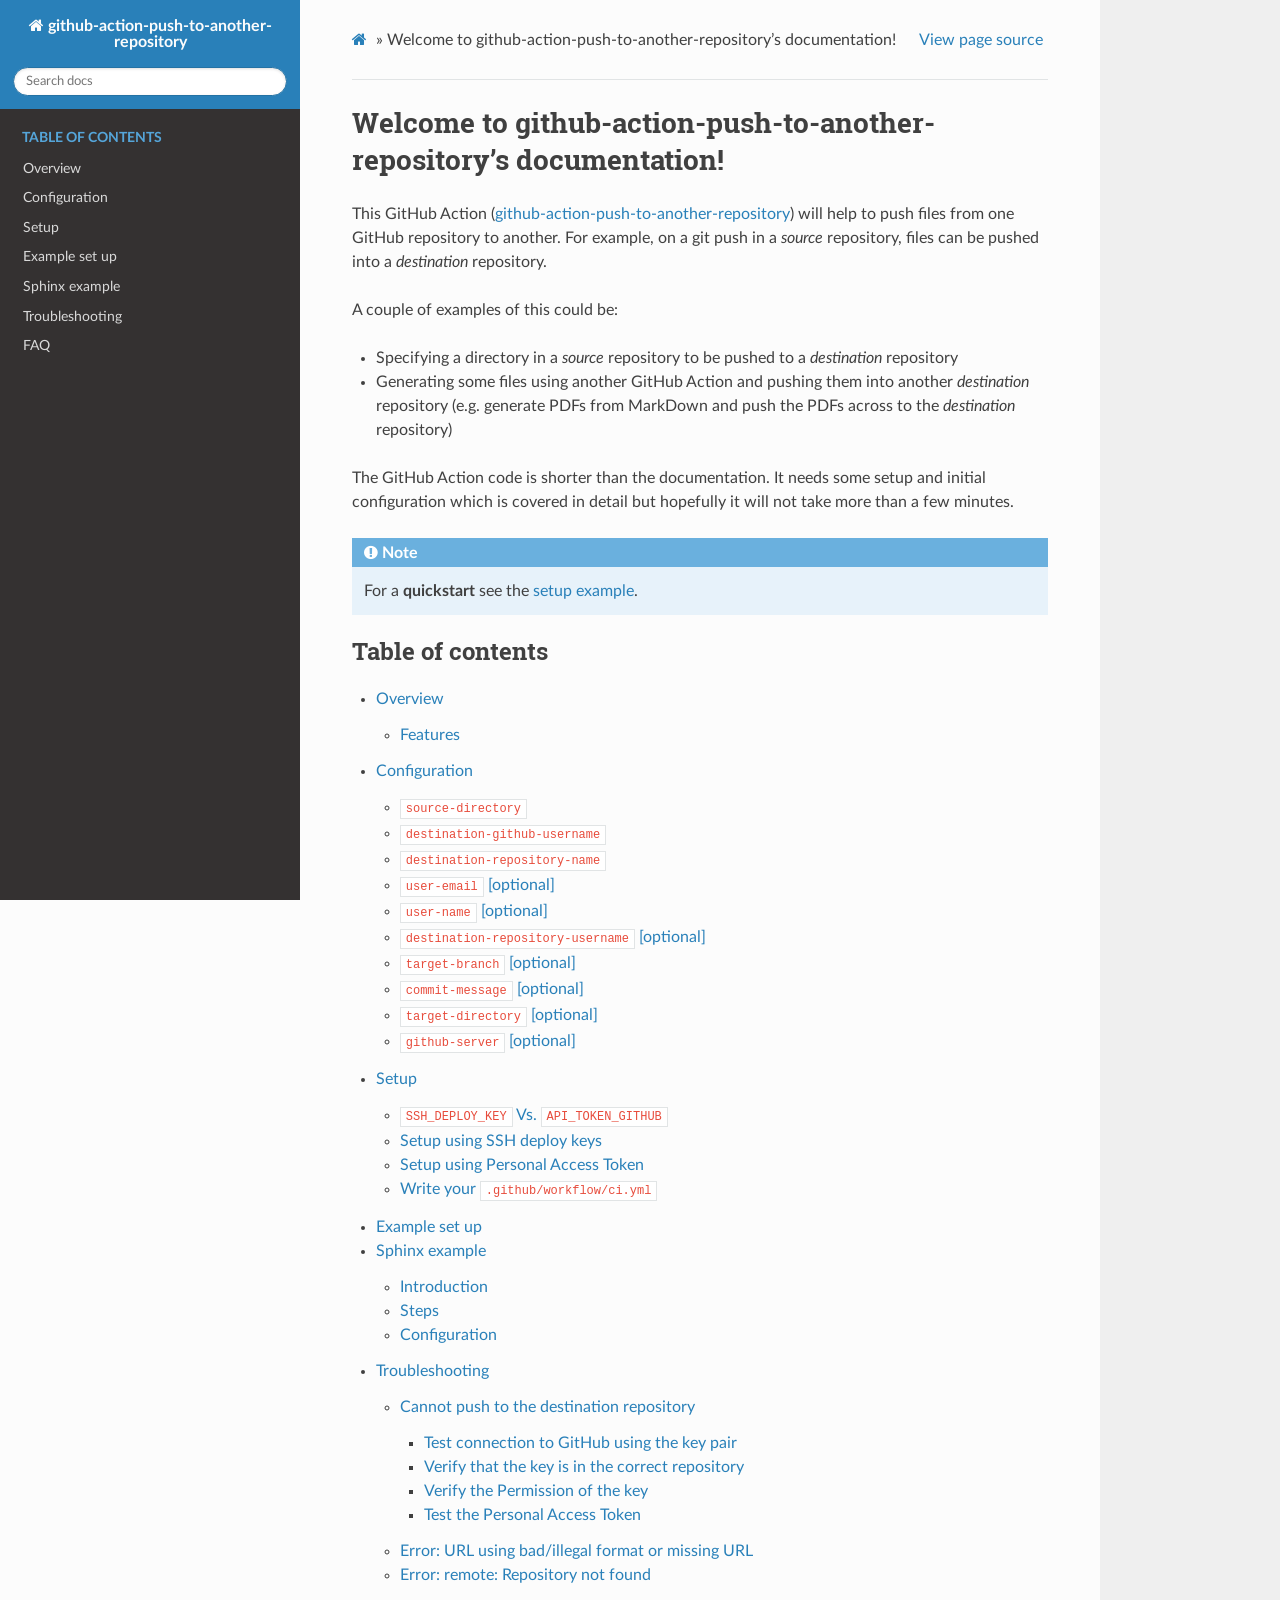
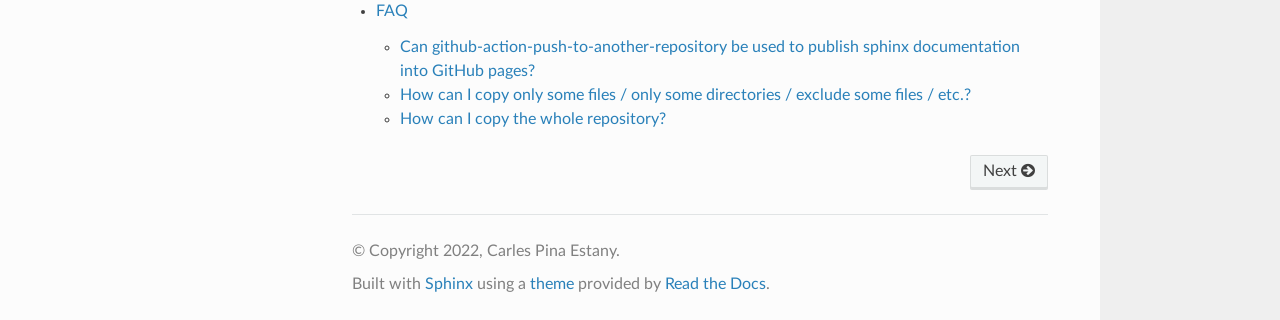
==== docs/index.html @ f54122b2 "Update from https://github.com/cpina/push-to-another-repository-docs/commit/64ef77c27d21129bbac4b639" ====
<!DOCTYPE html>
<html class="writer-html5" lang="en" >
<head>
  <meta charset="utf-8" /><meta name="generator" content="Docutils 0.17.1: http://docutils.sourceforge.net/" />

  <meta name="viewport" content="width=device-width, initial-scale=1.0" />
  <title>Welcome to github-action-push-to-another-repository’s documentation! &mdash; github-action-push-to-another-repository  documentation</title>
      <link rel="stylesheet" href="_static/pygments.css" type="text/css" />
      <link rel="stylesheet" href="_static/css/theme.css" type="text/css" />
      <link rel="stylesheet" href="_static/css/custom.css" type="text/css" />
  <!--[if lt IE 9]>
    <script src="_static/js/html5shiv.min.js"></script>
  <![endif]-->
  
        <script data-url_root="./" id="documentation_options" src="_static/documentation_options.js"></script>
        <script src="_static/jquery.js"></script>
        <script src="_static/underscore.js"></script>
        <script src="_static/_sphinx_javascript_frameworks_compat.js"></script>
        <script src="_static/doctools.js"></script>
        <script src="_static/js/goatcounter.js"></script>
    <script src="_static/js/theme.js"></script>
    <link rel="index" title="Index" href="genindex.html" />
    <link rel="search" title="Search" href="search.html" />
    <link rel="next" title="Overview" href="overview.html" /> 
</head>

<body class="wy-body-for-nav"> 
  <div class="wy-grid-for-nav">
    <nav data-toggle="wy-nav-shift" class="wy-nav-side">
      <div class="wy-side-scroll">
        <div class="wy-side-nav-search" >
            <a href="#" class="icon icon-home"> github-action-push-to-another-repository
          </a>
<div role="search">
  <form id="rtd-search-form" class="wy-form" action="search.html" method="get">
    <input type="text" name="q" placeholder="Search docs" />
    <input type="hidden" name="check_keywords" value="yes" />
    <input type="hidden" name="area" value="default" />
  </form>
</div>
        </div><div class="wy-menu wy-menu-vertical" data-spy="affix" role="navigation" aria-label="Navigation menu">
              <p class="caption" role="heading"><span class="caption-text">Table of contents</span></p>
<ul>
<li class="toctree-l1"><a class="reference internal" href="overview.html">Overview</a></li>
<li class="toctree-l1"><a class="reference internal" href="configuration.html">Configuration</a></li>
<li class="toctree-l1"><a class="reference internal" href="setup.html">Setup</a></li>
<li class="toctree-l1"><a class="reference internal" href="generic-example.html">Example set up</a></li>
<li class="toctree-l1"><a class="reference internal" href="sphinx-example.html">Sphinx example</a></li>
<li class="toctree-l1"><a class="reference internal" href="troubleshooting.html">Troubleshooting</a></li>
<li class="toctree-l1"><a class="reference internal" href="faq.html">FAQ</a></li>
</ul>

        </div>
      </div>
    </nav>

    <section data-toggle="wy-nav-shift" class="wy-nav-content-wrap"><nav class="wy-nav-top" aria-label="Mobile navigation menu" >
          <i data-toggle="wy-nav-top" class="fa fa-bars"></i>
          <a href="#">github-action-push-to-another-repository</a>
      </nav>

      <div class="wy-nav-content">
        <div class="rst-content">
          <div role="navigation" aria-label="Page navigation">
  <ul class="wy-breadcrumbs">
      <li><a href="#" class="icon icon-home"></a> &raquo;</li>
      <li>Welcome to github-action-push-to-another-repository’s documentation!</li>
      <li class="wy-breadcrumbs-aside">
            <a href="_sources/index.rst.txt" rel="nofollow"> View page source</a>
      </li>
  </ul>
  <hr/>
</div>
          <div role="main" class="document" itemscope="itemscope" itemtype="http://schema.org/Article">
           <div itemprop="articleBody">
             
  <section id="welcome-to-github-action-push-to-another-repository-s-documentation">
<h1>Welcome to github-action-push-to-another-repository’s documentation!<a class="headerlink" href="#welcome-to-github-action-push-to-another-repository-s-documentation" title="Permalink to this heading"></a></h1>
<p>This GitHub Action (<a class="reference external" href="https://github.com/cpina/push-to-another-repository-deploy-keys-example">github-action-push-to-another-repository</a>) will help to push files from one GitHub repository to another. For example, on a git push in a <cite>source</cite> repository, files can be pushed into a <cite>destination</cite> repository.</p>
<p>A couple of examples of this could be:</p>
<ul class="simple">
<li><p>Specifying a directory in a <cite>source</cite> repository to be pushed to a <cite>destination</cite> repository</p></li>
<li><p>Generating some files using another GitHub Action and pushing them into another <cite>destination</cite> repository (e.g. generate PDFs from MarkDown and push the PDFs across to the <cite>destination</cite> repository)</p></li>
</ul>
<p>The GitHub Action code is shorter than the documentation. It needs some setup and initial configuration which is covered in detail but hopefully it will not take more than a few minutes.</p>
<div class="admonition note">
<p class="admonition-title">Note</p>
<p>For a <strong>quickstart</strong> see the <a class="reference internal" href="generic-example.html#generic-example"><span class="std std-ref">setup example</span></a>.</p>
</div>
<div class="toctree-wrapper compound">
<p class="caption" role="heading"><span class="caption-text">Table of contents</span></p>
<ul>
<li class="toctree-l1"><a class="reference internal" href="overview.html">Overview</a><ul>
<li class="toctree-l2"><a class="reference internal" href="overview.html#features">Features</a></li>
</ul>
</li>
<li class="toctree-l1"><a class="reference internal" href="configuration.html">Configuration</a><ul>
<li class="toctree-l2"><a class="reference internal" href="configuration.html#source-directory"><code class="docutils literal notranslate"><span class="pre">source-directory</span></code></a></li>
<li class="toctree-l2"><a class="reference internal" href="configuration.html#destination-github-username"><code class="docutils literal notranslate"><span class="pre">destination-github-username</span></code></a></li>
<li class="toctree-l2"><a class="reference internal" href="configuration.html#destination-repository-name"><code class="docutils literal notranslate"><span class="pre">destination-repository-name</span></code></a></li>
<li class="toctree-l2"><a class="reference internal" href="configuration.html#user-email-optional"><code class="docutils literal notranslate"><span class="pre">user-email</span></code> [optional]</a></li>
<li class="toctree-l2"><a class="reference internal" href="configuration.html#user-name-optional"><code class="docutils literal notranslate"><span class="pre">user-name</span></code> [optional]</a></li>
<li class="toctree-l2"><a class="reference internal" href="configuration.html#destination-repository-username-optional"><code class="docutils literal notranslate"><span class="pre">destination-repository-username</span></code> [optional]</a></li>
<li class="toctree-l2"><a class="reference internal" href="configuration.html#target-branch-optional"><code class="docutils literal notranslate"><span class="pre">target-branch</span></code> [optional]</a></li>
<li class="toctree-l2"><a class="reference internal" href="configuration.html#commit-message-optional"><code class="docutils literal notranslate"><span class="pre">commit-message</span></code> [optional]</a></li>
<li class="toctree-l2"><a class="reference internal" href="configuration.html#target-directory-optional"><code class="docutils literal notranslate"><span class="pre">target-directory</span></code> [optional]</a></li>
<li class="toctree-l2"><a class="reference internal" href="configuration.html#github-server-optional"><code class="docutils literal notranslate"><span class="pre">github-server</span></code> [optional]</a></li>
</ul>
</li>
<li class="toctree-l1"><a class="reference internal" href="setup.html">Setup</a><ul>
<li class="toctree-l2"><a class="reference internal" href="setup.html#ssh-deploy-key-vs-api-token-github"><code class="docutils literal notranslate"><span class="pre">SSH_DEPLOY_KEY</span></code> Vs. <code class="docutils literal notranslate"><span class="pre">API_TOKEN_GITHUB</span></code></a></li>
<li class="toctree-l2"><a class="reference internal" href="setup.html#setup-using-ssh-deploy-keys">Setup using SSH deploy keys</a></li>
<li class="toctree-l2"><a class="reference internal" href="setup.html#setup-using-personal-access-token">Setup using Personal Access Token</a></li>
<li class="toctree-l2"><a class="reference internal" href="setup.html#write-your-github-workflow-ci-yml">Write your <code class="docutils literal notranslate"><span class="pre">.github/workflow/ci.yml</span></code></a></li>
</ul>
</li>
<li class="toctree-l1"><a class="reference internal" href="generic-example.html">Example set up</a></li>
<li class="toctree-l1"><a class="reference internal" href="sphinx-example.html">Sphinx example</a><ul>
<li class="toctree-l2"><a class="reference internal" href="sphinx-example.html#introduction">Introduction</a></li>
<li class="toctree-l2"><a class="reference internal" href="sphinx-example.html#steps">Steps</a></li>
<li class="toctree-l2"><a class="reference internal" href="sphinx-example.html#configuration">Configuration</a></li>
</ul>
</li>
<li class="toctree-l1"><a class="reference internal" href="troubleshooting.html">Troubleshooting</a><ul>
<li class="toctree-l2"><a class="reference internal" href="troubleshooting.html#cannot-push-to-the-destination-repository">Cannot push to the destination repository</a><ul>
<li class="toctree-l3"><a class="reference internal" href="troubleshooting.html#test-connection-to-github-using-the-key-pair">Test connection to GitHub using the key pair</a></li>
<li class="toctree-l3"><a class="reference internal" href="troubleshooting.html#verify-that-the-key-is-in-the-correct-repository">Verify that the key is in the correct repository</a></li>
<li class="toctree-l3"><a class="reference internal" href="troubleshooting.html#verify-the-permission-of-the-key">Verify the Permission of the key</a></li>
<li class="toctree-l3"><a class="reference internal" href="troubleshooting.html#test-the-personal-access-token">Test the Personal Access Token</a></li>
</ul>
</li>
<li class="toctree-l2"><a class="reference internal" href="troubleshooting.html#error-url-using-bad-illegal-format-or-missing-url">Error: URL using bad/illegal format or missing URL</a></li>
<li class="toctree-l2"><a class="reference internal" href="troubleshooting.html#error-remote-repository-not-found">Error: remote: Repository not found</a></li>
</ul>
</li>
<li class="toctree-l1"><a class="reference internal" href="faq.html">FAQ</a><ul>
<li class="toctree-l2"><a class="reference internal" href="faq.html#can-github-action-push-to-another-repository-be-used-to-publish-sphinx-documentation-into-github-pages">Can github-action-push-to-another-repository be used to publish sphinx documentation into GitHub pages?</a></li>
<li class="toctree-l2"><a class="reference internal" href="faq.html#how-can-i-copy-only-some-files-only-some-directories-exclude-some-files-etc">How can I copy only some files / only some directories / exclude some files / etc.?</a></li>
<li class="toctree-l2"><a class="reference internal" href="faq.html#how-can-i-copy-the-whole-repository">How can I copy the whole repository?</a></li>
</ul>
</li>
</ul>
</div>
</section>


           </div>
          </div>
          <footer><div class="rst-footer-buttons" role="navigation" aria-label="Footer">
        <a href="overview.html" class="btn btn-neutral float-right" title="Overview" accesskey="n" rel="next">Next <span class="fa fa-arrow-circle-right" aria-hidden="true"></span></a>
    </div>

  <hr/>

  <div role="contentinfo">
    <p>&#169; Copyright 2022, Carles Pina Estany.</p>
  </div>

  Built with <a href="https://www.sphinx-doc.org/">Sphinx</a> using a
    <a href="https://github.com/readthedocs/sphinx_rtd_theme">theme</a>
    provided by <a href="https://readthedocs.org">Read the Docs</a>.
   

</footer>
        </div>
      </div>
    </section>
  </div>
  <script>
      jQuery(function () {
          SphinxRtdTheme.Navigation.enable(true);
      });
  </script> 

</body>
</html>
---- docs/_static/pygments.css ----
pre { line-height: 125%; }
td.linenos .normal { color: inherit; background-color: transparent; padding-left: 5px; padding-right: 5px; }
span.linenos { color: inherit; background-color: transparent; padding-left: 5px; padding-right: 5px; }
td.linenos .special { color: #000000; background-color: #ffffc0; padding-left: 5px; padding-right: 5px; }
span.linenos.special { color: #000000; background-color: #ffffc0; padding-left: 5px; padding-right: 5px; }
.highlight .hll { background-color: #ffffcc }
.highlight { background: #f8f8f8; }
.highlight .c { color: #3D7B7B; font-style: italic } /* Comment */
.highlight .err { border: 1px solid #FF0000 } /* Error */
.highlight .k { color: #008000; font-weight: bold } /* Keyword */
.highlight .o { color: #666666 } /* Operator */
.highlight .ch { color: #3D7B7B; font-style: italic } /* Comment.Hashbang */
.highlight .cm { color: #3D7B7B; font-style: italic } /* Comment.Multiline */
.highlight .cp { color: #9C6500 } /* Comment.Preproc */
.highlight .cpf { color: #3D7B7B; font-style: italic } /* Comment.PreprocFile */
.highlight .c1 { color: #3D7B7B; font-style: italic } /* Comment.Single */
.highlight .cs { color: #3D7B7B; font-style: italic } /* Comment.Special */
.highlight .gd { color: #A00000 } /* Generic.Deleted */
.highlight .ge { font-style: italic } /* Generic.Emph */
.highlight .gr { color: #E40000 } /* Generic.Error */
.highlight .gh { color: #000080; font-weight: bold } /* Generic.Heading */
.highlight .gi { color: #008400 } /* Generic.Inserted */
.highlight .go { color: #717171 } /* Generic.Output */
.highlight .gp { color: #000080; font-weight: bold } /* Generic.Prompt */
.highlight .gs { font-weight: bold } /* Generic.Strong */
.highlight .gu { color: #800080; font-weight: bold } /* Generic.Subheading */
.highlight .gt { color: #0044DD } /* Generic.Traceback */
.highlight .kc { color: #008000; font-weight: bold } /* Keyword.Constant */
.highlight .kd { color: #008000; font-weight: bold } /* Keyword.Declaration */
.highlight .kn { color: #008000; font-weight: bold } /* Keyword.Namespace */
.highlight .kp { color: #008000 } /* Keyword.Pseudo */
.highlight .kr { color: #008000; font-weight: bold } /* Keyword.Reserved */
.highlight .kt { color: #B00040 } /* Keyword.Type */
.highlight .m { color: #666666 } /* Literal.Number */
.highlight .s { color: #BA2121 } /* Literal.String */
.highlight .na { color: #687822 } /* Name.Attribute */
.highlight .nb { color: #008000 } /* Name.Builtin */
.highlight .nc { color: #0000FF; font-weight: bold } /* Name.Class */
.highlight .no { color: #880000 } /* Name.Constant */
.highlight .nd { color: #AA22FF } /* Name.Decorator */
.highlight .ni { color: #717171; font-weight: bold } /* Name.Entity */
.highlight .ne { color: #CB3F38; font-weight: bold } /* Name.Exception */
.highlight .nf { color: #0000FF } /* Name.Function */
.highlight .nl { color: #767600 } /* Name.Label */
.highlight .nn { color: #0000FF; font-weight: bold } /* Name.Namespace */
.highlight .nt { color: #008000; font-weight: bold } /* Name.Tag */
.highlight .nv { color: #19177C } /* Name.Variable */
.highlight .ow { color: #AA22FF; font-weight: bold } /* Operator.Word */
.highlight .w { color: #bbbbbb } /* Text.Whitespace */
.highlight .mb { color: #666666 } /* Literal.Number.Bin */
.highlight .mf { color: #666666 } /* Literal.Number.Float */
.highlight .mh { color: #666666 } /* Literal.Number.Hex */
.highlight .mi { color: #666666 } /* Literal.Number.Integer */
.highlight .mo { color: #666666 } /* Literal.Number.Oct */
.highlight .sa { color: #BA2121 } /* Literal.String.Affix */
.highlight .sb { color: #BA2121 } /* Literal.String.Backtick */
.highlight .sc { color: #BA2121 } /* Literal.String.Char */
.highlight .dl { color: #BA2121 } /* Literal.String.Delimiter */
.highlight .sd { color: #BA2121; font-style: italic } /* Literal.String.Doc */
.highlight .s2 { color: #BA2121 } /* Literal.String.Double */
.highlight .se { color: #AA5D1F; font-weight: bold } /* Literal.String.Escape */
.highlight .sh { color: #BA2121 } /* Literal.String.Heredoc */
.highlight .si { color: #A45A77; font-weight: bold } /* Literal.String.Interpol */
.highlight .sx { color: #008000 } /* Literal.String.Other */
.highlight .sr { color: #A45A77 } /* Literal.String.Regex */
.highlight .s1 { color: #BA2121 } /* Literal.String.Single */
.highlight .ss { color: #19177C } /* Literal.String.Symbol */
.highlight .bp { color: #008000 } /* Name.Builtin.Pseudo */
.highlight .fm { color: #0000FF } /* Name.Function.Magic */
.highlight .vc { color: #19177C } /* Name.Variable.Class */
.highlight .vg { color: #19177C } /* Name.Variable.Global */
.highlight .vi { color: #19177C } /* Name.Variable.Instance */
.highlight .vm { color: #19177C } /* Name.Variable.Magic */
.highlight .il { color: #666666 } /* Literal.Number.Integer.Long */
---- docs/_static/css/theme.css ----
html{box-sizing:border-box}*,:after,:before{box-sizing:inherit}article,aside,details,figcaption,figure,footer,header,hgroup,nav,section{display:block}audio,canvas,video{display:inline-block;*display:inline;*zoom:1}[hidden],audio:not([controls]){display:none}*{-webkit-box-sizing:border-box;-moz-box-sizing:border-box;box-sizing:border-box}html{font-size:100%;-webkit-text-size-adjust:100%;-ms-text-size-adjust:100%}body{margin:0}a:active,a:hover{outline:0}abbr[title]{border-bottom:1px dotted}b,strong{font-weight:700}blockquote{margin:0}dfn{font-style:italic}ins{background:#ff9;text-decoration:none}ins,mark{color:#000}mark{background:#ff0;font-style:italic;font-weight:700}.rst-content code,.rst-content tt,code,kbd,pre,samp{font-family:monospace,serif;_font-family:courier new,monospace;font-size:1em}pre{white-space:pre}q{quotes:none}q:after,q:before{content:"";content:none}small{font-size:85%}sub,sup{font-size:75%;line-height:0;position:relative;vertical-align:baseline}sup{top:-.5em}sub{bottom:-.25em}dl,ol,ul{margin:0;padding:0;list-style:none;list-style-image:none}li{list-style:none}dd{margin:0}img{border:0;-ms-interpolation-mode:bicubic;vertical-align:middle;max-width:100%}svg:not(:root){overflow:hidden}figure,form{margin:0}label{cursor:pointer}button,input,select,textarea{font-size:100%;margin:0;vertical-align:baseline;*vertical-align:middle}button,input{line-height:normal}button,input[type=button],input[type=reset],input[type=submit]{cursor:pointer;-webkit-appearance:button;*overflow:visible}button[disabled],input[disabled]{cursor:default}input[type=search]{-webkit-appearance:textfield;-moz-box-sizing:content-box;-webkit-box-sizing:content-box;box-sizing:content-box}textarea{resize:vertical}table{border-collapse:collapse;border-spacing:0}td{vertical-align:top}.chromeframe{margin:.2em 0;background:#ccc;color:#000;padding:.2em 0}.ir{display:block;border:0;text-indent:-999em;overflow:hidden;background-color:transparent;background-repeat:no-repeat;text-align:left;direction:ltr;*line-height:0}.ir br{display:none}.hidden{display:none!important;visibility:hidden}.visuallyhidden{border:0;clip:rect(0 0 0 0);height:1px;margin:-1px;overflow:hidden;padding:0;position:absolute;width:1px}.visuallyhidden.focusable:active,.visuallyhidden.focusable:focus{clip:auto;height:auto;margin:0;overflow:visible;position:static;width:auto}.invisible{visibility:hidden}.relative{position:relative}big,small{font-size:100%}@media print{body,html,section{background:none!important}*{box-shadow:none!important;text-shadow:none!important;filter:none!important;-ms-filter:none!important}a,a:visited{text-decoration:underline}.ir a:after,a[href^="#"]:after,a[href^="javascript:"]:after{content:""}blockquote,pre{page-break-inside:avoid}thead{display:table-header-group}img,tr{page-break-inside:avoid}img{max-width:100%!important}@page{margin:.5cm}.rst-content .toctree-wrapper>p.caption,h2,h3,p{orphans:3;widows:3}.rst-content .toctree-wrapper>p.caption,h2,h3{page-break-after:avoid}}.btn,.fa:before,.icon:before,.rst-content .admonition,.rst-content .admonition-title:before,.rst-content .admonition-todo,.rst-content .attention,.rst-content .caution,.rst-content .code-block-caption .headerlink:before,.rst-content .danger,.rst-content .eqno .headerlink:before,.rst-content .error,.rst-content .hint,.rst-content .important,.rst-content .note,.rst-content .seealso,.rst-content .tip,.rst-content .warning,.rst-content code.download span:first-child:before,.rst-content dl dt .headerlink:before,.rst-content h1 .headerlink:before,.rst-content h2 .headerlink:before,.rst-content h3 .headerlink:before,.rst-content h4 .headerlink:before,.rst-content h5 .headerlink:before,.rst-content h6 .headerlink:before,.rst-content p.caption .headerlink:before,.rst-content p .headerlink:before,.rst-content table>caption .headerlink:before,.rst-content tt.download span:first-child:before,.wy-alert,.wy-dropdown .caret:before,.wy-inline-validate.wy-inline-validate-danger .wy-input-context:before,.wy-inline-validate.wy-inline-validate-info .wy-input-context:before,.wy-inline-validate.wy-inline-validate-success .wy-input-context:before,.wy-inline-validate.wy-inline-validate-warning .wy-input-context:before,.wy-menu-vertical li.current>a,.wy-menu-vertical li.current>a button.toctree-expand:before,.wy-menu-vertical li.on a,.wy-menu-vertical li.on a button.toctree-expand:before,.wy-menu-vertical li button.toctree-expand:before,.wy-nav-top a,.wy-side-nav-search .wy-dropdown>a,.wy-side-nav-search>a,input[type=color],input[type=date],input[type=datetime-local],input[type=datetime],input[type=email],input[type=month],input[type=number],input[type=password],input[type=search],input[type=tel],input[type=text],input[type=time],input[type=url],input[type=week],select,textarea{-webkit-font-smoothing:antialiased}.clearfix{*zoom:1}.clearfix:after,.clearfix:before{display:table;content:""}.clearfix:after{clear:both}/*!
 *  Font Awesome 4.7.0 by @davegandy - http://fontawesome.io - @fontawesome
 *  License - http://fontawesome.io/license (Font: SIL OFL 1.1, CSS: MIT License)
 */@font-face{font-family:FontAwesome;src:url(fonts/fontawesome-webfont.eot?674f50d287a8c48dc19ba404d20fe713);src:url(fonts/fontawesome-webfont.eot?674f50d287a8c48dc19ba404d20fe713?#iefix&v=4.7.0) format("embedded-opentype"),url(fonts/fontawesome-webfont.woff2?af7ae505a9eed503f8b8e6982036873e) format("woff2"),url(fonts/fontawesome-webfont.woff?fee66e712a8a08eef5805a46892932ad) format("woff"),url(fonts/fontawesome-webfont.ttf?b06871f281fee6b241d60582ae9369b9) format("truetype"),url(fonts/fontawesome-webfont.svg?912ec66d7572ff821749319396470bde#fontawesomeregular) format("svg");font-weight:400;font-style:normal}.fa,.icon,.rst-content .admonition-title,.rst-content .code-block-caption .headerlink,.rst-content .eqno .headerlink,.rst-content code.download span:first-child,.rst-content dl dt .headerlink,.rst-content h1 .headerlink,.rst-content h2 .headerlink,.rst-content h3 .headerlink,.rst-content h4 .headerlink,.rst-content h5 .headerlink,.rst-content h6 .headerlink,.rst-content p.caption .headerlink,.rst-content p .headerlink,.rst-content table>caption .headerlink,.rst-content tt.download span:first-child,.wy-menu-vertical li.current>a button.toctree-expand,.wy-menu-vertical li.on a button.toctree-expand,.wy-menu-vertical li button.toctree-expand{display:inline-block;font:normal normal normal 14px/1 FontAwesome;font-size:inherit;text-rendering:auto;-webkit-font-smoothing:antialiased;-moz-osx-font-smoothing:grayscale}.fa-lg{font-size:1.33333em;line-height:.75em;vertical-align:-15%}.fa-2x{font-size:2em}.fa-3x{font-size:3em}.fa-4x{font-size:4em}.fa-5x{font-size:5em}.fa-fw{width:1.28571em;text-align:center}.fa-ul{padding-left:0;margin-left:2.14286em;list-style-type:none}.fa-ul>li{position:relative}.fa-li{position:absolute;left:-2.14286em;width:2.14286em;top:.14286em;text-align:center}.fa-li.fa-lg{left:-1.85714em}.fa-border{padding:.2em .25em .15em;border:.08em solid #eee;border-radius:.1em}.fa-pull-left{float:left}.fa-pull-right{float:right}.fa-pull-left.icon,.fa.fa-pull-left,.rst-content .code-block-caption .fa-pull-left.headerlink,.rst-content .eqno .fa-pull-left.headerlink,.rst-content .fa-pull-left.admonition-title,.rst-content code.download span.fa-pull-left:first-child,.rst-content dl dt .fa-pull-left.headerlink,.rst-content h1 .fa-pull-left.headerlink,.rst-content h2 .fa-pull-left.headerlink,.rst-content h3 .fa-pull-left.headerlink,.rst-content h4 .fa-pull-left.headerlink,.rst-content h5 .fa-pull-left.headerlink,.rst-content h6 .fa-pull-left.headerlink,.rst-content p .fa-pull-left.headerlink,.rst-content table>caption .fa-pull-left.headerlink,.rst-content tt.download span.fa-pull-left:first-child,.wy-menu-vertical li.current>a button.fa-pull-left.toctree-expand,.wy-menu-vertical li.on a button.fa-pull-left.toctree-expand,.wy-menu-vertical li button.fa-pull-left.toctree-expand{margin-right:.3em}.fa-pull-right.icon,.fa.fa-pull-right,.rst-content .code-block-caption .fa-pull-right.headerlink,.rst-content .eqno .fa-pull-right.headerlink,.rst-content .fa-pull-right.admonition-title,.rst-content code.download span.fa-pull-right:first-child,.rst-content dl dt .fa-pull-right.headerlink,.rst-content h1 .fa-pull-right.headerlink,.rst-content h2 .fa-pull-right.headerlink,.rst-content h3 .fa-pull-right.headerlink,.rst-content h4 .fa-pull-right.headerlink,.rst-content h5 .fa-pull-right.headerlink,.rst-content h6 .fa-pull-right.headerlink,.rst-content p .fa-pull-right.headerlink,.rst-content table>caption .fa-pull-right.headerlink,.rst-content tt.download span.fa-pull-right:first-child,.wy-menu-vertical li.current>a button.fa-pull-right.toctree-expand,.wy-menu-vertical li.on a button.fa-pull-right.toctree-expand,.wy-menu-vertical li button.fa-pull-right.toctree-expand{margin-left:.3em}.pull-right{float:right}.pull-left{float:left}.fa.pull-left,.pull-left.icon,.rst-content .code-block-caption .pull-left.headerlink,.rst-content .eqno .pull-left.headerlink,.rst-content .pull-left.admonition-title,.rst-content code.download span.pull-left:first-child,.rst-content dl dt .pull-left.headerlink,.rst-content h1 .pull-left.headerlink,.rst-content h2 .pull-left.headerlink,.rst-content h3 .pull-left.headerlink,.rst-content h4 .pull-left.headerlink,.rst-content h5 .pull-left.headerlink,.rst-content h6 .pull-left.headerlink,.rst-content p .pull-left.headerlink,.rst-content table>caption .pull-left.headerlink,.rst-content tt.download span.pull-left:first-child,.wy-menu-vertical li.current>a button.pull-left.toctree-expand,.wy-menu-vertical li.on a button.pull-left.toctree-expand,.wy-menu-vertical li button.pull-left.toctree-expand{margin-right:.3em}.fa.pull-right,.pull-right.icon,.rst-content .code-block-caption .pull-right.headerlink,.rst-content .eqno .pull-right.headerlink,.rst-content .pull-right.admonition-title,.rst-content code.download span.pull-right:first-child,.rst-content dl dt .pull-right.headerlink,.rst-content h1 .pull-right.headerlink,.rst-content h2 .pull-right.headerlink,.rst-content h3 .pull-right.headerlink,.rst-content h4 .pull-right.headerlink,.rst-content h5 .pull-right.headerlink,.rst-content h6 .pull-right.headerlink,.rst-content p .pull-right.headerlink,.rst-content table>caption .pull-right.headerlink,.rst-content tt.download span.pull-right:first-child,.wy-menu-vertical li.current>a button.pull-right.toctree-expand,.wy-menu-vertical li.on a button.pull-right.toctree-expand,.wy-menu-vertical li button.pull-right.toctree-expand{margin-left:.3em}.fa-spin{-webkit-animation:fa-spin 2s linear infinite;animation:fa-spin 2s linear infinite}.fa-pulse{-webkit-animation:fa-spin 1s steps(8) infinite;animation:fa-spin 1s steps(8) infinite}@-webkit-keyframes fa-spin{0%{-webkit-transform:rotate(0deg);transform:rotate(0deg)}to{-webkit-transform:rotate(359deg);transform:rotate(359deg)}}@keyframes fa-spin{0%{-webkit-transform:rotate(0deg);transform:rotate(0deg)}to{-webkit-transform:rotate(359deg);transform:rotate(359deg)}}.fa-rotate-90{-ms-filter:"progid:DXImageTransform.Microsoft.BasicImage(rotation=1)";-webkit-transform:rotate(90deg);-ms-transform:rotate(90deg);transform:rotate(90deg)}.fa-rotate-180{-ms-filter:"progid:DXImageTransform.Microsoft.BasicImage(rotation=2)";-webkit-transform:rotate(180deg);-ms-transform:rotate(180deg);transform:rotate(180deg)}.fa-rotate-270{-ms-filter:"progid:DXImageTransform.Microsoft.BasicImage(rotation=3)";-webkit-transform:rotate(270deg);-ms-transform:rotate(270deg);transform:rotate(270deg)}.fa-flip-horizontal{-ms-filter:"progid:DXImageTransform.Microsoft.BasicImage(rotation=0, mirror=1)";-webkit-transform:scaleX(-1);-ms-transform:scaleX(-1);transform:scaleX(-1)}.fa-flip-vertical{-ms-filter:"progid:DXImageTransform.Microsoft.BasicImage(rotation=2, mirror=1)";-webkit-transform:scaleY(-1);-ms-transform:scaleY(-1);transform:scaleY(-1)}:root .fa-flip-horizontal,:root .fa-flip-vertical,:root .fa-rotate-90,:root .fa-rotate-180,:root .fa-rotate-270{filter:none}.fa-stack{position:relative;display:inline-block;width:2em;height:2em;line-height:2em;vertical-align:middle}.fa-stack-1x,.fa-stack-2x{position:absolute;left:0;width:100%;text-align:center}.fa-stack-1x{line-height:inherit}.fa-stack-2x{font-size:2em}.fa-inverse{color:#fff}.fa-glass:before{content:""}.fa-music:before{content:""}.fa-search:before,.icon-search:before{content:""}.fa-envelope-o:before{content:""}.fa-heart:before{content:""}.fa-star:before{content:""}.fa-star-o:before{content:""}.fa-user:before{content:""}.fa-film:before{content:""}.fa-th-large:before{content:""}.fa-th:before{content:""}.fa-th-list:before{content:""}.fa-check:before{content:""}.fa-close:before,.fa-remove:before,.fa-times:before{content:""}.fa-search-plus:before{content:""}.fa-search-minus:before{content:""}.fa-power-off:before{content:""}.fa-signal:before{content:""}.fa-cog:before,.fa-gear:before{content:""}.fa-trash-o:before{content:""}.fa-home:before,.icon-home:before{content:""}.fa-file-o:before{content:""}.fa-clock-o:before{content:""}.fa-road:before{content:""}.fa-download:before,.rst-content code.download span:first-child:before,.rst-content tt.download span:first-child:before{content:""}.fa-arrow-circle-o-down:before{content:""}.fa-arrow-circle-o-up:before{content:""}.fa-inbox:before{content:""}.fa-play-circle-o:before{content:""}.fa-repeat:before,.fa-rotate-right:before{content:""}.fa-refresh:before{content:""}.fa-list-alt:before{content:""}.fa-lock:before{content:""}.fa-flag:before{content:""}.fa-headphones:before{content:""}.fa-volume-off:before{content:""}.fa-volume-down:before{content:""}.fa-volume-up:before{content:""}.fa-qrcode:before{content:""}.fa-barcode:before{content:""}.fa-tag:before{content:""}.fa-tags:before{content:""}.fa-book:before,.icon-book:before{content:""}.fa-bookmark:before{content:""}.fa-print:before{content:""}.fa-camera:before{content:""}.fa-font:before{content:""}.fa-bold:before{content:""}.fa-italic:before{content:""}.fa-text-height:before{content:""}.fa-text-width:before{content:""}.fa-align-left:before{content:""}.fa-align-center:before{content:""}.fa-align-right:before{content:""}.fa-align-justify:before{content:""}.fa-list:before{content:""}.fa-dedent:before,.fa-outdent:before{content:""}.fa-indent:before{content:""}.fa-video-camera:before{content:""}.fa-image:before,.fa-photo:before,.fa-picture-o:before{content:""}.fa-pencil:before{content:""}.fa-map-marker:before{content:""}.fa-adjust:before{content:""}.fa-tint:before{content:""}.fa-edit:before,.fa-pencil-square-o:before{content:""}.fa-share-square-o:before{content:""}.fa-check-square-o:before{content:""}.fa-arrows:before{content:""}.fa-step-backward:before{content:""}.fa-fast-backward:before{content:""}.fa-backward:before{content:""}.fa-play:before{content:""}.fa-pause:before{content:""}.fa-stop:before{content:""}.fa-forward:before{content:""}.fa-fast-forward:before{content:""}.fa-step-forward:before{content:""}.fa-eject:before{content:""}.fa-chevron-left:before{content:""}.fa-chevron-right:before{content:""}.fa-plus-circle:before{content:""}.fa-minus-circle:before{content:""}.fa-times-circle:before,.wy-inline-validate.wy-inline-validate-danger .wy-input-context:before{content:""}.fa-check-circle:before,.wy-inline-validate.wy-inline-validate-success .wy-input-context:before{content:""}.fa-question-circle:before{content:""}.fa-info-circle:before{content:""}.fa-crosshairs:before{content:""}.fa-times-circle-o:before{content:""}.fa-check-circle-o:before{content:""}.fa-ban:before{content:""}.fa-arrow-left:before{content:""}.fa-arrow-right:before{content:""}.fa-arrow-up:before{content:""}.fa-arrow-down:before{content:""}.fa-mail-forward:before,.fa-share:before{content:""}.fa-expand:before{content:""}.fa-compress:before{content:""}.fa-plus:before{content:""}.fa-minus:before{content:""}.fa-asterisk:before{content:""}.fa-exclamation-circle:before,.rst-content .admonition-title:before,.wy-inline-validate.wy-inline-validate-info .wy-input-context:before,.wy-inline-validate.wy-inline-validate-warning .wy-input-context:before{content:""}.fa-gift:before{content:""}.fa-leaf:before{content:""}.fa-fire:before,.icon-fire:before{content:""}.fa-eye:before{content:""}.fa-eye-slash:before{content:""}.fa-exclamation-triangle:before,.fa-warning:before{content:""}.fa-plane:before{content:""}.fa-calendar:before{content:""}.fa-random:before{content:""}.fa-comment:before{content:""}.fa-magnet:before{content:""}.fa-chevron-up:before{content:""}.fa-chevron-down:before{content:""}.fa-retweet:before{content:""}.fa-shopping-cart:before{content:""}.fa-folder:before{content:""}.fa-folder-open:before{content:""}.fa-arrows-v:before{content:""}.fa-arrows-h:before{content:""}.fa-bar-chart-o:before,.fa-bar-chart:before{content:""}.fa-twitter-square:before{content:""}.fa-facebook-square:before{content:""}.fa-camera-retro:before{content:""}.fa-key:before{content:""}.fa-cogs:before,.fa-gears:before{content:""}.fa-comments:before{content:""}.fa-thumbs-o-up:before{content:""}.fa-thumbs-o-down:before{content:""}.fa-star-half:before{content:""}.fa-heart-o:before{content:""}.fa-sign-out:before{content:""}.fa-linkedin-square:before{content:""}.fa-thumb-tack:before{content:""}.fa-external-link:before{content:""}.fa-sign-in:before{content:""}.fa-trophy:before{content:""}.fa-github-square:before{content:""}.fa-upload:before{content:""}.fa-lemon-o:before{content:""}.fa-phone:before{content:""}.fa-square-o:before{content:""}.fa-bookmark-o:before{content:""}.fa-phone-square:before{content:""}.fa-twitter:before{content:""}.fa-facebook-f:before,.fa-facebook:before{content:""}.fa-github:before,.icon-github:before{content:""}.fa-unlock:before{content:""}.fa-credit-card:before{content:""}.fa-feed:before,.fa-rss:before{content:""}.fa-hdd-o:before{content:""}.fa-bullhorn:before{content:""}.fa-bell:before{content:""}.fa-certificate:before{content:""}.fa-hand-o-right:before{content:""}.fa-hand-o-left:before{content:""}.fa-hand-o-up:before{content:""}.fa-hand-o-down:before{content:""}.fa-arrow-circle-left:before,.icon-circle-arrow-left:before{content:""}.fa-arrow-circle-right:before,.icon-circle-arrow-right:before{content:""}.fa-arrow-circle-up:before{content:""}.fa-arrow-circle-down:before{content:""}.fa-globe:before{content:""}.fa-wrench:before{content:""}.fa-tasks:before{content:""}.fa-filter:before{content:""}.fa-briefcase:before{content:""}.fa-arrows-alt:before{content:""}.fa-group:before,.fa-users:before{content:""}.fa-chain:before,.fa-link:before,.icon-link:before{content:""}.fa-cloud:before{content:""}.fa-flask:before{content:""}.fa-cut:before,.fa-scissors:before{content:""}.fa-copy:before,.fa-files-o:before{content:""}.fa-paperclip:before{content:""}.fa-floppy-o:before,.fa-save:before{content:""}.fa-square:before{content:""}.fa-bars:before,.fa-navicon:before,.fa-reorder:before{content:""}.fa-list-ul:before{content:""}.fa-list-ol:before{content:""}.fa-strikethrough:before{content:""}.fa-underline:before{content:""}.fa-table:before{content:""}.fa-magic:before{content:""}.fa-truck:before{content:""}.fa-pinterest:before{content:""}.fa-pinterest-square:before{content:""}.fa-google-plus-square:before{content:""}.fa-google-plus:before{content:""}.fa-money:before{content:""}.fa-caret-down:before,.icon-caret-down:before,.wy-dropdown .caret:before{content:""}.fa-caret-up:before{content:""}.fa-caret-left:before{content:""}.fa-caret-right:before{content:""}.fa-columns:before{content:""}.fa-sort:before,.fa-unsorted:before{content:""}.fa-sort-desc:before,.fa-sort-down:before{content:""}.fa-sort-asc:before,.fa-sort-up:before{content:""}.fa-envelope:before{content:""}.fa-linkedin:before{content:""}.fa-rotate-left:before,.fa-undo:before{content:""}.fa-gavel:before,.fa-legal:before{content:""}.fa-dashboard:before,.fa-tachometer:before{content:""}.fa-comment-o:before{content:""}.fa-comments-o:before{content:""}.fa-bolt:before,.fa-flash:before{content:""}.fa-sitemap:before{content:""}.fa-umbrella:before{content:""}.fa-clipboard:before,.fa-paste:before{content:""}.fa-lightbulb-o:before{content:""}.fa-exchange:before{content:""}.fa-cloud-download:before{content:""}.fa-cloud-upload:before{content:""}.fa-user-md:before{content:""}.fa-stethoscope:before{content:""}.fa-suitcase:before{content:""}.fa-bell-o:before{content:""}.fa-coffee:before{content:""}.fa-cutlery:before{content:""}.fa-file-text-o:before{content:""}.fa-building-o:before{content:""}.fa-hospital-o:before{content:""}.fa-ambulance:before{content:""}.fa-medkit:before{content:""}.fa-fighter-jet:before{content:""}.fa-beer:before{content:""}.fa-h-square:before{content:""}.fa-plus-square:before{content:""}.fa-angle-double-left:before{content:""}.fa-angle-double-right:before{content:""}.fa-angle-double-up:before{content:""}.fa-angle-double-down:before{content:""}.fa-angle-left:before{content:""}.fa-angle-right:before{content:""}.fa-angle-up:before{content:""}.fa-angle-down:before{content:""}.fa-desktop:before{content:""}.fa-laptop:before{content:""}.fa-tablet:before{content:""}.fa-mobile-phone:before,.fa-mobile:before{content:""}.fa-circle-o:before{content:""}.fa-quote-left:before{content:""}.fa-quote-right:before{content:""}.fa-spinner:before{content:""}.fa-circle:before{content:""}.fa-mail-reply:before,.fa-reply:before{content:""}.fa-github-alt:before{content:""}.fa-folder-o:before{content:""}.fa-folder-open-o:before{content:""}.fa-smile-o:before{content:""}.fa-frown-o:before{content:""}.fa-meh-o:before{content:""}.fa-gamepad:before{content:""}.fa-keyboard-o:before{content:""}.fa-flag-o:before{content:""}.fa-flag-checkered:before{content:""}.fa-terminal:before{content:""}.fa-code:before{content:""}.fa-mail-reply-all:before,.fa-reply-all:before{content:""}.fa-star-half-empty:before,.fa-star-half-full:before,.fa-star-half-o:before{content:""}.fa-location-arrow:before{content:""}.fa-crop:before{content:""}.fa-code-fork:before{content:""}.fa-chain-broken:before,.fa-unlink:before{content:""}.fa-question:before{content:""}.fa-info:before{content:""}.fa-exclamation:before{content:""}.fa-superscript:before{content:""}.fa-subscript:before{content:""}.fa-eraser:before{content:""}.fa-puzzle-piece:before{content:""}.fa-microphone:before{content:""}.fa-microphone-slash:before{content:""}.fa-shield:before{content:""}.fa-calendar-o:before{content:""}.fa-fire-extinguisher:before{content:""}.fa-rocket:before{content:""}.fa-maxcdn:before{content:""}.fa-chevron-circle-left:before{content:""}.fa-chevron-circle-right:before{content:""}.fa-chevron-circle-up:before{content:""}.fa-chevron-circle-down:before{content:""}.fa-html5:before{content:""}.fa-css3:before{content:""}.fa-anchor:before{content:""}.fa-unlock-alt:before{content:""}.fa-bullseye:before{content:""}.fa-ellipsis-h:before{content:""}.fa-ellipsis-v:before{content:""}.fa-rss-square:before{content:""}.fa-play-circle:before{content:""}.fa-ticket:before{content:""}.fa-minus-square:before{content:""}.fa-minus-square-o:before,.wy-menu-vertical li.current>a button.toctree-expand:before,.wy-menu-vertical li.on a button.toctree-expand:before{content:""}.fa-level-up:before{content:""}.fa-level-down:before{content:""}.fa-check-square:before{content:""}.fa-pencil-square:before{content:""}.fa-external-link-square:before{content:""}.fa-share-square:before{content:""}.fa-compass:before{content:""}.fa-caret-square-o-down:before,.fa-toggle-down:before{content:""}.fa-caret-square-o-up:before,.fa-toggle-up:before{content:""}.fa-caret-square-o-right:before,.fa-toggle-right:before{content:""}.fa-eur:before,.fa-euro:before{content:""}.fa-gbp:before{content:""}.fa-dollar:before,.fa-usd:before{content:""}.fa-inr:before,.fa-rupee:before{content:""}.fa-cny:before,.fa-jpy:before,.fa-rmb:before,.fa-yen:before{content:""}.fa-rouble:before,.fa-rub:before,.fa-ruble:before{content:""}.fa-krw:before,.fa-won:before{content:""}.fa-bitcoin:before,.fa-btc:before{content:""}.fa-file:before{content:""}.fa-file-text:before{content:""}.fa-sort-alpha-asc:before{content:""}.fa-sort-alpha-desc:before{content:""}.fa-sort-amount-asc:before{content:""}.fa-sort-amount-desc:before{content:""}.fa-sort-numeric-asc:before{content:""}.fa-sort-numeric-desc:before{content:""}.fa-thumbs-up:before{content:""}.fa-thumbs-down:before{content:""}.fa-youtube-square:before{content:""}.fa-youtube:before{content:""}.fa-xing:before{content:""}.fa-xing-square:before{content:""}.fa-youtube-play:before{content:""}.fa-dropbox:before{content:""}.fa-stack-overflow:before{content:""}.fa-instagram:before{content:""}.fa-flickr:before{content:""}.fa-adn:before{content:""}.fa-bitbucket:before,.icon-bitbucket:before{content:""}.fa-bitbucket-square:before{content:""}.fa-tumblr:before{content:""}.fa-tumblr-square:before{content:""}.fa-long-arrow-down:before{content:""}.fa-long-arrow-up:before{content:""}.fa-long-arrow-left:before{content:""}.fa-long-arrow-right:before{content:""}.fa-apple:before{content:""}.fa-windows:before{content:""}.fa-android:before{content:""}.fa-linux:before{content:""}.fa-dribbble:before{content:""}.fa-skype:before{content:""}.fa-foursquare:before{content:""}.fa-trello:before{content:""}.fa-female:before{content:""}.fa-male:before{content:""}.fa-gittip:before,.fa-gratipay:before{content:""}.fa-sun-o:before{content:""}.fa-moon-o:before{content:""}.fa-archive:before{content:""}.fa-bug:before{content:""}.fa-vk:before{content:""}.fa-weibo:before{content:""}.fa-renren:before{content:""}.fa-pagelines:before{content:""}.fa-stack-exchange:before{content:""}.fa-arrow-circle-o-right:before{content:""}.fa-arrow-circle-o-left:before{content:""}.fa-caret-square-o-left:before,.fa-toggle-left:before{content:""}.fa-dot-circle-o:before{content:""}.fa-wheelchair:before{content:""}.fa-vimeo-square:before{content:""}.fa-try:before,.fa-turkish-lira:before{content:""}.fa-plus-square-o:before,.wy-menu-vertical li button.toctree-expand:before{content:""}.fa-space-shuttle:before{content:""}.fa-slack:before{content:""}.fa-envelope-square:before{content:""}.fa-wordpress:before{content:""}.fa-openid:before{content:""}.fa-bank:before,.fa-institution:before,.fa-university:before{content:""}.fa-graduation-cap:before,.fa-mortar-board:before{content:""}.fa-yahoo:before{content:""}.fa-google:before{content:""}.fa-reddit:before{content:""}.fa-reddit-square:before{content:""}.fa-stumbleupon-circle:before{content:""}.fa-stumbleupon:before{content:""}.fa-delicious:before{content:""}.fa-digg:before{content:""}.fa-pied-piper-pp:before{content:""}.fa-pied-piper-alt:before{content:""}.fa-drupal:before{content:""}.fa-joomla:before{content:""}.fa-language:before{content:""}.fa-fax:before{content:""}.fa-building:before{content:""}.fa-child:before{content:""}.fa-paw:before{content:""}.fa-spoon:before{content:""}.fa-cube:before{content:""}.fa-cubes:before{content:""}.fa-behance:before{content:""}.fa-behance-square:before{content:""}.fa-steam:before{content:""}.fa-steam-square:before{content:""}.fa-recycle:before{content:""}.fa-automobile:before,.fa-car:before{content:""}.fa-cab:before,.fa-taxi:before{content:""}.fa-tree:before{content:""}.fa-spotify:before{content:""}.fa-deviantart:before{content:""}.fa-soundcloud:before{content:""}.fa-database:before{content:""}.fa-file-pdf-o:before{content:""}.fa-file-word-o:before{content:""}.fa-file-excel-o:before{content:""}.fa-file-powerpoint-o:before{content:""}.fa-file-image-o:before,.fa-file-photo-o:before,.fa-file-picture-o:before{content:""}.fa-file-archive-o:before,.fa-file-zip-o:before{content:""}.fa-file-audio-o:before,.fa-file-sound-o:before{content:""}.fa-file-movie-o:before,.fa-file-video-o:before{content:""}.fa-file-code-o:before{content:""}.fa-vine:before{content:""}.fa-codepen:before{content:""}.fa-jsfiddle:before{content:""}.fa-life-bouy:before,.fa-life-buoy:before,.fa-life-ring:before,.fa-life-saver:before,.fa-support:before{content:""}.fa-circle-o-notch:before{content:""}.fa-ra:before,.fa-rebel:before,.fa-resistance:before{content:""}.fa-empire:before,.fa-ge:before{content:""}.fa-git-square:before{content:""}.fa-git:before{content:""}.fa-hacker-news:before,.fa-y-combinator-square:before,.fa-yc-square:before{content:""}.fa-tencent-weibo:before{content:""}.fa-qq:before{content:""}.fa-wechat:before,.fa-weixin:before{content:""}.fa-paper-plane:before,.fa-send:before{content:""}.fa-paper-plane-o:before,.fa-send-o:before{content:""}.fa-history:before{content:""}.fa-circle-thin:before{content:""}.fa-header:before{content:""}.fa-paragraph:before{content:""}.fa-sliders:before{content:""}.fa-share-alt:before{content:""}.fa-share-alt-square:before{content:""}.fa-bomb:before{content:""}.fa-futbol-o:before,.fa-soccer-ball-o:before{content:""}.fa-tty:before{content:""}.fa-binoculars:before{content:""}.fa-plug:before{content:""}.fa-slideshare:before{content:""}.fa-twitch:before{content:""}.fa-yelp:before{content:""}.fa-newspaper-o:before{content:""}.fa-wifi:before{content:""}.fa-calculator:before{content:""}.fa-paypal:before{content:""}.fa-google-wallet:before{content:""}.fa-cc-visa:before{content:""}.fa-cc-mastercard:before{content:""}.fa-cc-discover:before{content:""}.fa-cc-amex:before{content:""}.fa-cc-paypal:before{content:""}.fa-cc-stripe:before{content:""}.fa-bell-slash:before{content:""}.fa-bell-slash-o:before{content:""}.fa-trash:before{content:""}.fa-copyright:before{content:""}.fa-at:before{content:""}.fa-eyedropper:before{content:""}.fa-paint-brush:before{content:""}.fa-birthday-cake:before{content:""}.fa-area-chart:before{content:""}.fa-pie-chart:before{content:""}.fa-line-chart:before{content:""}.fa-lastfm:before{content:""}.fa-lastfm-square:before{content:""}.fa-toggle-off:before{content:""}.fa-toggle-on:before{content:""}.fa-bicycle:before{content:""}.fa-bus:before{content:""}.fa-ioxhost:before{content:""}.fa-angellist:before{content:""}.fa-cc:before{content:""}.fa-ils:before,.fa-shekel:before,.fa-sheqel:before{content:""}.fa-meanpath:before{content:""}.fa-buysellads:before{content:""}.fa-connectdevelop:before{content:""}.fa-dashcube:before{content:""}.fa-forumbee:before{content:""}.fa-leanpub:before{content:""}.fa-sellsy:before{content:""}.fa-shirtsinbulk:before{content:""}.fa-simplybuilt:before{content:""}.fa-skyatlas:before{content:""}.fa-cart-plus:before{content:""}.fa-cart-arrow-down:before{content:""}.fa-diamond:before{content:""}.fa-ship:before{content:""}.fa-user-secret:before{content:""}.fa-motorcycle:before{content:""}.fa-street-view:before{content:""}.fa-heartbeat:before{content:""}.fa-venus:before{content:""}.fa-mars:before{content:""}.fa-mercury:before{content:""}.fa-intersex:before,.fa-transgender:before{content:""}.fa-transgender-alt:before{content:""}.fa-venus-double:before{content:""}.fa-mars-double:before{content:""}.fa-venus-mars:before{content:""}.fa-mars-stroke:before{content:""}.fa-mars-stroke-v:before{content:""}.fa-mars-stroke-h:before{content:""}.fa-neuter:before{content:""}.fa-genderless:before{content:""}.fa-facebook-official:before{content:""}.fa-pinterest-p:before{content:""}.fa-whatsapp:before{content:""}.fa-server:before{content:""}.fa-user-plus:before{content:""}.fa-user-times:before{content:""}.fa-bed:before,.fa-hotel:before{content:""}.fa-viacoin:before{content:""}.fa-train:before{content:""}.fa-subway:before{content:""}.fa-medium:before{content:""}.fa-y-combinator:before,.fa-yc:before{content:""}.fa-optin-monster:before{content:""}.fa-opencart:before{content:""}.fa-expeditedssl:before{content:""}.fa-battery-4:before,.fa-battery-full:before,.fa-battery:before{content:""}.fa-battery-3:before,.fa-battery-three-quarters:before{content:""}.fa-battery-2:before,.fa-battery-half:before{content:""}.fa-battery-1:before,.fa-battery-quarter:before{content:""}.fa-battery-0:before,.fa-battery-empty:before{content:""}.fa-mouse-pointer:before{content:""}.fa-i-cursor:before{content:""}.fa-object-group:before{content:""}.fa-object-ungroup:before{content:""}.fa-sticky-note:before{content:""}.fa-sticky-note-o:before{content:""}.fa-cc-jcb:before{content:""}.fa-cc-diners-club:before{content:""}.fa-clone:before{content:""}.fa-balance-scale:before{content:""}.fa-hourglass-o:before{content:""}.fa-hourglass-1:before,.fa-hourglass-start:before{content:""}.fa-hourglass-2:before,.fa-hourglass-half:before{content:""}.fa-hourglass-3:before,.fa-hourglass-end:before{content:""}.fa-hourglass:before{content:""}.fa-hand-grab-o:before,.fa-hand-rock-o:before{content:""}.fa-hand-paper-o:before,.fa-hand-stop-o:before{content:""}.fa-hand-scissors-o:before{content:""}.fa-hand-lizard-o:before{content:""}.fa-hand-spock-o:before{content:""}.fa-hand-pointer-o:before{content:""}.fa-hand-peace-o:before{content:""}.fa-trademark:before{content:""}.fa-registered:before{content:""}.fa-creative-commons:before{content:""}.fa-gg:before{content:""}.fa-gg-circle:before{content:""}.fa-tripadvisor:before{content:""}.fa-odnoklassniki:before{content:""}.fa-odnoklassniki-square:before{content:""}.fa-get-pocket:before{content:""}.fa-wikipedia-w:before{content:""}.fa-safari:before{content:""}.fa-chrome:before{content:""}.fa-firefox:before{content:""}.fa-opera:before{content:""}.fa-internet-explorer:before{content:""}.fa-television:before,.fa-tv:before{content:""}.fa-contao:before{content:""}.fa-500px:before{content:""}.fa-amazon:before{content:""}.fa-calendar-plus-o:before{content:""}.fa-calendar-minus-o:before{content:""}.fa-calendar-times-o:before{content:""}.fa-calendar-check-o:before{content:""}.fa-industry:before{content:""}.fa-map-pin:before{content:""}.fa-map-signs:before{content:""}.fa-map-o:before{content:""}.fa-map:before{content:""}.fa-commenting:before{content:""}.fa-commenting-o:before{content:""}.fa-houzz:before{content:""}.fa-vimeo:before{content:""}.fa-black-tie:before{content:""}.fa-fonticons:before{content:""}.fa-reddit-alien:before{content:""}.fa-edge:before{content:""}.fa-credit-card-alt:before{content:""}.fa-codiepie:before{content:""}.fa-modx:before{content:""}.fa-fort-awesome:before{content:""}.fa-usb:before{content:""}.fa-product-hunt:before{content:""}.fa-mixcloud:before{content:""}.fa-scribd:before{content:""}.fa-pause-circle:before{content:""}.fa-pause-circle-o:before{content:""}.fa-stop-circle:before{content:""}.fa-stop-circle-o:before{content:""}.fa-shopping-bag:before{content:""}.fa-shopping-basket:before{content:""}.fa-hashtag:before{content:""}.fa-bluetooth:before{content:""}.fa-bluetooth-b:before{content:""}.fa-percent:before{content:""}.fa-gitlab:before,.icon-gitlab:before{content:""}.fa-wpbeginner:before{content:""}.fa-wpforms:before{content:""}.fa-envira:before{content:""}.fa-universal-access:before{content:""}.fa-wheelchair-alt:before{content:""}.fa-question-circle-o:before{content:""}.fa-blind:before{content:""}.fa-audio-description:before{content:""}.fa-volume-control-phone:before{content:""}.fa-braille:before{content:""}.fa-assistive-listening-systems:before{content:""}.fa-american-sign-language-interpreting:before,.fa-asl-interpreting:before{content:""}.fa-deaf:before,.fa-deafness:before,.fa-hard-of-hearing:before{content:""}.fa-glide:before{content:""}.fa-glide-g:before{content:""}.fa-sign-language:before,.fa-signing:before{content:""}.fa-low-vision:before{content:""}.fa-viadeo:before{content:""}.fa-viadeo-square:before{content:""}.fa-snapchat:before{content:""}.fa-snapchat-ghost:before{content:""}.fa-snapchat-square:before{content:""}.fa-pied-piper:before{content:""}.fa-first-order:before{content:""}.fa-yoast:before{content:""}.fa-themeisle:before{content:""}.fa-google-plus-circle:before,.fa-google-plus-official:before{content:""}.fa-fa:before,.fa-font-awesome:before{content:""}.fa-handshake-o:before{content:""}.fa-envelope-open:before{content:""}.fa-envelope-open-o:before{content:""}.fa-linode:before{content:""}.fa-address-book:before{content:""}.fa-address-book-o:before{content:""}.fa-address-card:before,.fa-vcard:before{content:""}.fa-address-card-o:before,.fa-vcard-o:before{content:""}.fa-user-circle:before{content:""}.fa-user-circle-o:before{content:""}.fa-user-o:before{content:""}.fa-id-badge:before{content:""}.fa-drivers-license:before,.fa-id-card:before{content:""}.fa-drivers-license-o:before,.fa-id-card-o:before{content:""}.fa-quora:before{content:""}.fa-free-code-camp:before{content:""}.fa-telegram:before{content:""}.fa-thermometer-4:before,.fa-thermometer-full:before,.fa-thermometer:before{content:""}.fa-thermometer-3:before,.fa-thermometer-three-quarters:before{content:""}.fa-thermometer-2:before,.fa-thermometer-half:before{content:""}.fa-thermometer-1:before,.fa-thermometer-quarter:before{content:""}.fa-thermometer-0:before,.fa-thermometer-empty:before{content:""}.fa-shower:before{content:""}.fa-bath:before,.fa-bathtub:before,.fa-s15:before{content:""}.fa-podcast:before{content:""}.fa-window-maximize:before{content:""}.fa-window-minimize:before{content:""}.fa-window-restore:before{content:""}.fa-times-rectangle:before,.fa-window-close:before{content:""}.fa-times-rectangle-o:before,.fa-window-close-o:before{content:""}.fa-bandcamp:before{content:""}.fa-grav:before{content:""}.fa-etsy:before{content:""}.fa-imdb:before{content:""}.fa-ravelry:before{content:""}.fa-eercast:before{content:""}.fa-microchip:before{content:""}.fa-snowflake-o:before{content:""}.fa-superpowers:before{content:""}.fa-wpexplorer:before{content:""}.fa-meetup:before{content:""}.sr-only{position:absolute;width:1px;height:1px;padding:0;margin:-1px;overflow:hidden;clip:rect(0,0,0,0);border:0}.sr-only-focusable:active,.sr-only-focusable:focus{position:static;width:auto;height:auto;margin:0;overflow:visible;clip:auto}.fa,.icon,.rst-content .admonition-title,.rst-content .code-block-caption .headerlink,.rst-content .eqno .headerlink,.rst-content code.download span:first-child,.rst-content dl dt .headerlink,.rst-content h1 .headerlink,.rst-content h2 .headerlink,.rst-content h3 .headerlink,.rst-content h4 .headerlink,.rst-content h5 .headerlink,.rst-content h6 .headerlink,.rst-content p.caption .headerlink,.rst-content p .headerlink,.rst-content table>caption .headerlink,.rst-content tt.download span:first-child,.wy-dropdown .caret,.wy-inline-validate.wy-inline-validate-danger .wy-input-context,.wy-inline-validate.wy-inline-validate-info .wy-input-context,.wy-inline-validate.wy-inline-validate-success .wy-input-context,.wy-inline-validate.wy-inline-validate-warning .wy-input-context,.wy-menu-vertical li.current>a button.toctree-expand,.wy-menu-vertical li.on a button.toctree-expand,.wy-menu-vertical li button.toctree-expand{font-family:inherit}.fa:before,.icon:before,.rst-content .admonition-title:before,.rst-content .code-block-caption .headerlink:before,.rst-content .eqno .headerlink:before,.rst-content code.download span:first-child:before,.rst-content dl dt .headerlink:before,.rst-content h1 .headerlink:before,.rst-content h2 .headerlink:before,.rst-content h3 .headerlink:before,.rst-content h4 .headerlink:before,.rst-content h5 .headerlink:before,.rst-content h6 .headerlink:before,.rst-content p.caption .headerlink:before,.rst-content p .headerlink:before,.rst-content table>caption .headerlink:before,.rst-content tt.download span:first-child:before,.wy-dropdown .caret:before,.wy-inline-validate.wy-inline-validate-danger .wy-input-context:before,.wy-inline-validate.wy-inline-validate-info .wy-input-context:before,.wy-inline-validate.wy-inline-validate-success .wy-input-context:before,.wy-inline-validate.wy-inline-validate-warning .wy-input-context:before,.wy-menu-vertical li.current>a button.toctree-expand:before,.wy-menu-vertical li.on a button.toctree-expand:before,.wy-menu-vertical li button.toctree-expand:before{font-family:FontAwesome;display:inline-block;font-style:normal;font-weight:400;line-height:1;text-decoration:inherit}.rst-content .code-block-caption a .headerlink,.rst-content .eqno a .headerlink,.rst-content a .admonition-title,.rst-content code.download a span:first-child,.rst-content dl dt a .headerlink,.rst-content h1 a .headerlink,.rst-content h2 a .headerlink,.rst-content h3 a .headerlink,.rst-content h4 a .headerlink,.rst-content h5 a .headerlink,.rst-content h6 a .headerlink,.rst-content p.caption a .headerlink,.rst-content p a .headerlink,.rst-content table>caption a .headerlink,.rst-content tt.download a span:first-child,.wy-menu-vertical li.current>a button.toctree-expand,.wy-menu-vertical li.on a button.toctree-expand,.wy-menu-vertical li a button.toctree-expand,a .fa,a .icon,a .rst-content .admonition-title,a .rst-content .code-block-caption .headerlink,a .rst-content .eqno .headerlink,a .rst-content code.download span:first-child,a .rst-content dl dt .headerlink,a .rst-content h1 .headerlink,a .rst-content h2 .headerlink,a .rst-content h3 .headerlink,a .rst-content h4 .headerlink,a .rst-content h5 .headerlink,a .rst-content h6 .headerlink,a .rst-content p.caption .headerlink,a .rst-content p .headerlink,a .rst-content table>caption .headerlink,a .rst-content tt.download span:first-child,a .wy-menu-vertical li button.toctree-expand{display:inline-block;text-decoration:inherit}.btn .fa,.btn .icon,.btn .rst-content .admonition-title,.btn .rst-content .code-block-caption .headerlink,.btn .rst-content .eqno .headerlink,.btn .rst-content code.download span:first-child,.btn .rst-content dl dt .headerlink,.btn .rst-content h1 .headerlink,.btn .rst-content h2 .headerlink,.btn .rst-content h3 .headerlink,.btn .rst-content h4 .headerlink,.btn .rst-content h5 .headerlink,.btn .rst-content h6 .headerlink,.btn .rst-content p .headerlink,.btn .rst-content table>caption .headerlink,.btn .rst-content tt.download span:first-child,.btn .wy-menu-vertical li.current>a button.toctree-expand,.btn .wy-menu-vertical li.on a button.toctree-expand,.btn .wy-menu-vertical li button.toctree-expand,.nav .fa,.nav .icon,.nav .rst-content .admonition-title,.nav .rst-content .code-block-caption .headerlink,.nav .rst-content .eqno .headerlink,.nav .rst-content code.download span:first-child,.nav .rst-content dl dt .headerlink,.nav .rst-content h1 .headerlink,.nav .rst-content h2 .headerlink,.nav .rst-content h3 .headerlink,.nav .rst-content h4 .headerlink,.nav .rst-content h5 .headerlink,.nav .rst-content h6 .headerlink,.nav .rst-content p .headerlink,.nav .rst-content table>caption .headerlink,.nav .rst-content tt.download span:first-child,.nav .wy-menu-vertical li.current>a button.toctree-expand,.nav .wy-menu-vertical li.on a button.toctree-expand,.nav .wy-menu-vertical li button.toctree-expand,.rst-content .btn .admonition-title,.rst-content .code-block-caption .btn .headerlink,.rst-content .code-block-caption .nav .headerlink,.rst-content .eqno .btn .headerlink,.rst-content .eqno .nav .headerlink,.rst-content .nav .admonition-title,.rst-content code.download .btn span:first-child,.rst-content code.download .nav span:first-child,.rst-content dl dt .btn .headerlink,.rst-content dl dt .nav .headerlink,.rst-content h1 .btn .headerlink,.rst-content h1 .nav .headerlink,.rst-content h2 .btn .headerlink,.rst-content h2 .nav .headerlink,.rst-content h3 .btn .headerlink,.rst-content h3 .nav .headerlink,.rst-content h4 .btn .headerlink,.rst-content h4 .nav .headerlink,.rst-content h5 .btn .headerlink,.rst-content h5 .nav .headerlink,.rst-content h6 .btn .headerlink,.rst-content h6 .nav .headerlink,.rst-content p .btn .headerlink,.rst-content p .nav .headerlink,.rst-content table>caption .btn .headerlink,.rst-content table>caption .nav .headerlink,.rst-content tt.download .btn span:first-child,.rst-content tt.download .nav span:first-child,.wy-menu-vertical li .btn button.toctree-expand,.wy-menu-vertical li.current>a .btn button.toctree-expand,.wy-menu-vertical li.current>a .nav button.toctree-expand,.wy-menu-vertical li .nav button.toctree-expand,.wy-menu-vertical li.on a .btn button.toctree-expand,.wy-menu-vertical li.on a .nav button.toctree-expand{display:inline}.btn .fa-large.icon,.btn .fa.fa-large,.btn .rst-content .code-block-caption .fa-large.headerlink,.btn .rst-content .eqno .fa-large.headerlink,.btn .rst-content .fa-large.admonition-title,.btn .rst-content code.download span.fa-large:first-child,.btn .rst-content dl dt .fa-large.headerlink,.btn .rst-content h1 .fa-large.headerlink,.btn .rst-content h2 .fa-large.headerlink,.btn .rst-content h3 .fa-large.headerlink,.btn .rst-content h4 .fa-large.headerlink,.btn .rst-content h5 .fa-large.headerlink,.btn .rst-content h6 .fa-large.headerlink,.btn .rst-content p .fa-large.headerlink,.btn .rst-content table>caption .fa-large.headerlink,.btn .rst-content tt.download span.fa-large:first-child,.btn .wy-menu-vertical li button.fa-large.toctree-expand,.nav .fa-large.icon,.nav .fa.fa-large,.nav .rst-content .code-block-caption .fa-large.headerlink,.nav .rst-content .eqno .fa-large.headerlink,.nav .rst-content .fa-large.admonition-title,.nav .rst-content code.download span.fa-large:first-child,.nav .rst-content dl dt .fa-large.headerlink,.nav .rst-content h1 .fa-large.headerlink,.nav .rst-content h2 .fa-large.headerlink,.nav .rst-content h3 .fa-large.headerlink,.nav .rst-content h4 .fa-large.headerlink,.nav .rst-content h5 .fa-large.headerlink,.nav .rst-content h6 .fa-large.headerlink,.nav .rst-content p .fa-large.headerlink,.nav .rst-content table>caption .fa-large.headerlink,.nav .rst-content tt.download span.fa-large:first-child,.nav .wy-menu-vertical li button.fa-large.toctree-expand,.rst-content .btn .fa-large.admonition-title,.rst-content .code-block-caption .btn .fa-large.headerlink,.rst-content .code-block-caption .nav .fa-large.headerlink,.rst-content .eqno .btn .fa-large.headerlink,.rst-content .eqno .nav .fa-large.headerlink,.rst-content .nav .fa-large.admonition-title,.rst-content code.download .btn span.fa-large:first-child,.rst-content code.download .nav span.fa-large:first-child,.rst-content dl dt .btn .fa-large.headerlink,.rst-content dl dt .nav .fa-large.headerlink,.rst-content h1 .btn .fa-large.headerlink,.rst-content h1 .nav .fa-large.headerlink,.rst-content h2 .btn .fa-large.headerlink,.rst-content h2 .nav .fa-large.headerlink,.rst-content h3 .btn .fa-large.headerlink,.rst-content h3 .nav .fa-large.headerlink,.rst-content h4 .btn .fa-large.headerlink,.rst-content h4 .nav .fa-large.headerlink,.rst-content h5 .btn .fa-large.headerlink,.rst-content h5 .nav .fa-large.headerlink,.rst-content h6 .btn .fa-large.headerlink,.rst-content h6 .nav .fa-large.headerlink,.rst-content p .btn .fa-large.headerlink,.rst-content p .nav .fa-large.headerlink,.rst-content table>caption .btn .fa-large.headerlink,.rst-content table>caption .nav .fa-large.headerlink,.rst-content tt.download .btn span.fa-large:first-child,.rst-content tt.download .nav span.fa-large:first-child,.wy-menu-vertical li .btn button.fa-large.toctree-expand,.wy-menu-vertical li .nav button.fa-large.toctree-expand{line-height:.9em}.btn .fa-spin.icon,.btn .fa.fa-spin,.btn .rst-content .code-block-caption .fa-spin.headerlink,.btn .rst-content .eqno .fa-spin.headerlink,.btn .rst-content .fa-spin.admonition-title,.btn .rst-content code.download span.fa-spin:first-child,.btn .rst-content dl dt .fa-spin.headerlink,.btn .rst-content h1 .fa-spin.headerlink,.btn .rst-content h2 .fa-spin.headerlink,.btn .rst-content h3 .fa-spin.headerlink,.btn .rst-content h4 .fa-spin.headerlink,.btn .rst-content h5 .fa-spin.headerlink,.btn .rst-content h6 .fa-spin.headerlink,.btn .rst-content p .fa-spin.headerlink,.btn .rst-content table>caption .fa-spin.headerlink,.btn .rst-content tt.download span.fa-spin:first-child,.btn .wy-menu-vertical li button.fa-spin.toctree-expand,.nav .fa-spin.icon,.nav .fa.fa-spin,.nav .rst-content .code-block-caption .fa-spin.headerlink,.nav .rst-content .eqno .fa-spin.headerlink,.nav .rst-content .fa-spin.admonition-title,.nav .rst-content code.download span.fa-spin:first-child,.nav .rst-content dl dt .fa-spin.headerlink,.nav .rst-content h1 .fa-spin.headerlink,.nav .rst-content h2 .fa-spin.headerlink,.nav .rst-content h3 .fa-spin.headerlink,.nav .rst-content h4 .fa-spin.headerlink,.nav .rst-content h5 .fa-spin.headerlink,.nav .rst-content h6 .fa-spin.headerlink,.nav .rst-content p .fa-spin.headerlink,.nav .rst-content table>caption .fa-spin.headerlink,.nav .rst-content tt.download span.fa-spin:first-child,.nav .wy-menu-vertical li button.fa-spin.toctree-expand,.rst-content .btn .fa-spin.admonition-title,.rst-content .code-block-caption .btn .fa-spin.headerlink,.rst-content .code-block-caption .nav .fa-spin.headerlink,.rst-content .eqno .btn .fa-spin.headerlink,.rst-content .eqno .nav .fa-spin.headerlink,.rst-content .nav .fa-spin.admonition-title,.rst-content code.download .btn span.fa-spin:first-child,.rst-content code.download .nav span.fa-spin:first-child,.rst-content dl dt .btn .fa-spin.headerlink,.rst-content dl dt .nav .fa-spin.headerlink,.rst-content h1 .btn .fa-spin.headerlink,.rst-content h1 .nav .fa-spin.headerlink,.rst-content h2 .btn .fa-spin.headerlink,.rst-content h2 .nav .fa-spin.headerlink,.rst-content h3 .btn .fa-spin.headerlink,.rst-content h3 .nav .fa-spin.headerlink,.rst-content h4 .btn .fa-spin.headerlink,.rst-content h4 .nav .fa-spin.headerlink,.rst-content h5 .btn .fa-spin.headerlink,.rst-content h5 .nav .fa-spin.headerlink,.rst-content h6 .btn .fa-spin.headerlink,.rst-content h6 .nav .fa-spin.headerlink,.rst-content p .btn .fa-spin.headerlink,.rst-content p .nav .fa-spin.headerlink,.rst-content table>caption .btn .fa-spin.headerlink,.rst-content table>caption .nav .fa-spin.headerlink,.rst-content tt.download .btn span.fa-spin:first-child,.rst-content tt.download .nav span.fa-spin:first-child,.wy-menu-vertical li .btn button.fa-spin.toctree-expand,.wy-menu-vertical li .nav button.fa-spin.toctree-expand{display:inline-block}.btn.fa:before,.btn.icon:before,.rst-content .btn.admonition-title:before,.rst-content .code-block-caption .btn.headerlink:before,.rst-content .eqno .btn.headerlink:before,.rst-content code.download span.btn:first-child:before,.rst-content dl dt .btn.headerlink:before,.rst-content h1 .btn.headerlink:before,.rst-content h2 .btn.headerlink:before,.rst-content h3 .btn.headerlink:before,.rst-content h4 .btn.headerlink:before,.rst-content h5 .btn.headerlink:before,.rst-content h6 .btn.headerlink:before,.rst-content p .btn.headerlink:before,.rst-content table>caption .btn.headerlink:before,.rst-content tt.download span.btn:first-child:before,.wy-menu-vertical li button.btn.toctree-expand:before{opacity:.5;-webkit-transition:opacity .05s ease-in;-moz-transition:opacity .05s ease-in;transition:opacity .05s ease-in}.btn.fa:hover:before,.btn.icon:hover:before,.rst-content .btn.admonition-title:hover:before,.rst-content .code-block-caption .btn.headerlink:hover:before,.rst-content .eqno .btn.headerlink:hover:before,.rst-content code.download span.btn:first-child:hover:before,.rst-content dl dt .btn.headerlink:hover:before,.rst-content h1 .btn.headerlink:hover:before,.rst-content h2 .btn.headerlink:hover:before,.rst-content h3 .btn.headerlink:hover:before,.rst-content h4 .btn.headerlink:hover:before,.rst-content h5 .btn.headerlink:hover:before,.rst-content h6 .btn.headerlink:hover:before,.rst-content p .btn.headerlink:hover:before,.rst-content table>caption .btn.headerlink:hover:before,.rst-content tt.download span.btn:first-child:hover:before,.wy-menu-vertical li button.btn.toctree-expand:hover:before{opacity:1}.btn-mini .fa:before,.btn-mini .icon:before,.btn-mini .rst-content .admonition-title:before,.btn-mini .rst-content .code-block-caption .headerlink:before,.btn-mini .rst-content .eqno .headerlink:before,.btn-mini .rst-content code.download span:first-child:before,.btn-mini .rst-content dl dt .headerlink:before,.btn-mini .rst-content h1 .headerlink:before,.btn-mini .rst-content h2 .headerlink:before,.btn-mini .rst-content h3 .headerlink:before,.btn-mini .rst-content h4 .headerlink:before,.btn-mini .rst-content h5 .headerlink:before,.btn-mini .rst-content h6 .headerlink:before,.btn-mini .rst-content p .headerlink:before,.btn-mini .rst-content table>caption .headerlink:before,.btn-mini .rst-content tt.download span:first-child:before,.btn-mini .wy-menu-vertical li button.toctree-expand:before,.rst-content .btn-mini .admonition-title:before,.rst-content .code-block-caption .btn-mini .headerlink:before,.rst-content .eqno .btn-mini .headerlink:before,.rst-content code.download .btn-mini span:first-child:before,.rst-content dl dt .btn-mini .headerlink:before,.rst-content h1 .btn-mini .headerlink:before,.rst-content h2 .btn-mini .headerlink:before,.rst-content h3 .btn-mini .headerlink:before,.rst-content h4 .btn-mini .headerlink:before,.rst-content h5 .btn-mini .headerlink:before,.rst-content h6 .btn-mini .headerlink:before,.rst-content p .btn-mini .headerlink:before,.rst-content table>caption .btn-mini .headerlink:before,.rst-content tt.download .btn-mini span:first-child:before,.wy-menu-vertical li .btn-mini button.toctree-expand:before{font-size:14px;vertical-align:-15%}.rst-content .admonition,.rst-content .admonition-todo,.rst-content .attention,.rst-content .caution,.rst-content .danger,.rst-content .error,.rst-content .hint,.rst-content .important,.rst-content .note,.rst-content .seealso,.rst-content .tip,.rst-content .warning,.wy-alert{padding:12px;line-height:24px;margin-bottom:24px;background:#e7f2fa}.rst-content .admonition-title,.wy-alert-title{font-weight:700;display:block;color:#fff;background:#6ab0de;padding:6px 12px;margin:-12px -12px 12px}.rst-content .danger,.rst-content .error,.rst-content .wy-alert-danger.admonition,.rst-content .wy-alert-danger.admonition-todo,.rst-content .wy-alert-danger.attention,.rst-content .wy-alert-danger.caution,.rst-content .wy-alert-danger.hint,.rst-content .wy-alert-danger.important,.rst-content .wy-alert-danger.note,.rst-content .wy-alert-danger.seealso,.rst-content .wy-alert-danger.tip,.rst-content .wy-alert-danger.warning,.wy-alert.wy-alert-danger{background:#fdf3f2}.rst-content .danger .admonition-title,.rst-content .danger .wy-alert-title,.rst-content .error .admonition-title,.rst-content .error .wy-alert-title,.rst-content .wy-alert-danger.admonition-todo .admonition-title,.rst-content .wy-alert-danger.admonition-todo .wy-alert-title,.rst-content .wy-alert-danger.admonition .admonition-title,.rst-content .wy-alert-danger.admonition .wy-alert-title,.rst-content .wy-alert-danger.attention .admonition-title,.rst-content .wy-alert-danger.attention .wy-alert-title,.rst-content .wy-alert-danger.caution .admonition-title,.rst-content .wy-alert-danger.caution .wy-alert-title,.rst-content .wy-alert-danger.hint .admonition-title,.rst-content .wy-alert-danger.hint .wy-alert-title,.rst-content .wy-alert-danger.important .admonition-title,.rst-content .wy-alert-danger.important .wy-alert-title,.rst-content .wy-alert-danger.note .admonition-title,.rst-content .wy-alert-danger.note .wy-alert-title,.rst-content .wy-alert-danger.seealso .admonition-title,.rst-content .wy-alert-danger.seealso .wy-alert-title,.rst-content .wy-alert-danger.tip .admonition-title,.rst-content .wy-alert-danger.tip .wy-alert-title,.rst-content .wy-alert-danger.warning .admonition-title,.rst-content .wy-alert-danger.warning .wy-alert-title,.rst-content .wy-alert.wy-alert-danger .admonition-title,.wy-alert.wy-alert-danger .rst-content .admonition-title,.wy-alert.wy-alert-danger .wy-alert-title{background:#f29f97}.rst-content .admonition-todo,.rst-content .attention,.rst-content .caution,.rst-content .warning,.rst-content .wy-alert-warning.admonition,.rst-content .wy-alert-warning.danger,.rst-content .wy-alert-warning.error,.rst-content .wy-alert-warning.hint,.rst-content .wy-alert-warning.important,.rst-content .wy-alert-warning.note,.rst-content .wy-alert-warning.seealso,.rst-content .wy-alert-warning.tip,.wy-alert.wy-alert-warning{background:#ffedcc}.rst-content .admonition-todo .admonition-title,.rst-content .admonition-todo .wy-alert-title,.rst-content .attention .admonition-title,.rst-content .attention .wy-alert-title,.rst-content .caution .admonition-title,.rst-content .caution .wy-alert-title,.rst-content .warning .admonition-title,.rst-content .warning .wy-alert-title,.rst-content .wy-alert-warning.admonition .admonition-title,.rst-content .wy-alert-warning.admonition .wy-alert-title,.rst-content .wy-alert-warning.danger .admonition-title,.rst-content .wy-alert-warning.danger .wy-alert-title,.rst-content .wy-alert-warning.error .admonition-title,.rst-content .wy-alert-warning.error .wy-alert-title,.rst-content .wy-alert-warning.hint .admonition-title,.rst-content .wy-alert-warning.hint .wy-alert-title,.rst-content .wy-alert-warning.important .admonition-title,.rst-content .wy-alert-warning.important .wy-alert-title,.rst-content .wy-alert-warning.note .admonition-title,.rst-content .wy-alert-warning.note .wy-alert-title,.rst-content .wy-alert-warning.seealso .admonition-title,.rst-content .wy-alert-warning.seealso .wy-alert-title,.rst-content .wy-alert-warning.tip .admonition-title,.rst-content .wy-alert-warning.tip .wy-alert-title,.rst-content .wy-alert.wy-alert-warning .admonition-title,.wy-alert.wy-alert-warning .rst-content .admonition-title,.wy-alert.wy-alert-warning .wy-alert-title{background:#f0b37e}.rst-content .note,.rst-content .seealso,.rst-content .wy-alert-info.admonition,.rst-content .wy-alert-info.admonition-todo,.rst-content .wy-alert-info.attention,.rst-content .wy-alert-info.caution,.rst-content .wy-alert-info.danger,.rst-content .wy-alert-info.error,.rst-content .wy-alert-info.hint,.rst-content .wy-alert-info.important,.rst-content .wy-alert-info.tip,.rst-content .wy-alert-info.warning,.wy-alert.wy-alert-info{background:#e7f2fa}.rst-content .note .admonition-title,.rst-content .note .wy-alert-title,.rst-content .seealso .admonition-title,.rst-content .seealso .wy-alert-title,.rst-content .wy-alert-info.admonition-todo .admonition-title,.rst-content .wy-alert-info.admonition-todo .wy-alert-title,.rst-content .wy-alert-info.admonition .admonition-title,.rst-content .wy-alert-info.admonition .wy-alert-title,.rst-content .wy-alert-info.attention .admonition-title,.rst-content .wy-alert-info.attention .wy-alert-title,.rst-content .wy-alert-info.caution .admonition-title,.rst-content .wy-alert-info.caution .wy-alert-title,.rst-content .wy-alert-info.danger .admonition-title,.rst-content .wy-alert-info.danger .wy-alert-title,.rst-content .wy-alert-info.error .admonition-title,.rst-content .wy-alert-info.error .wy-alert-title,.rst-content .wy-alert-info.hint .admonition-title,.rst-content .wy-alert-info.hint .wy-alert-title,.rst-content .wy-alert-info.important .admonition-title,.rst-content .wy-alert-info.important .wy-alert-title,.rst-content .wy-alert-info.tip .admonition-title,.rst-content .wy-alert-info.tip .wy-alert-title,.rst-content .wy-alert-info.warning .admonition-title,.rst-content .wy-alert-info.warning .wy-alert-title,.rst-content .wy-alert.wy-alert-info .admonition-title,.wy-alert.wy-alert-info .rst-content .admonition-title,.wy-alert.wy-alert-info .wy-alert-title{background:#6ab0de}.rst-content .hint,.rst-content .important,.rst-content .tip,.rst-content .wy-alert-success.admonition,.rst-content .wy-alert-success.admonition-todo,.rst-content .wy-alert-success.attention,.rst-content .wy-alert-success.caution,.rst-content .wy-alert-success.danger,.rst-content .wy-alert-success.error,.rst-content .wy-alert-success.note,.rst-content .wy-alert-success.seealso,.rst-content .wy-alert-success.warning,.wy-alert.wy-alert-success{background:#dbfaf4}.rst-content .hint .admonition-title,.rst-content .hint .wy-alert-title,.rst-content .important .admonition-title,.rst-content .important .wy-alert-title,.rst-content .tip .admonition-title,.rst-content .tip .wy-alert-title,.rst-content .wy-alert-success.admonition-todo .admonition-title,.rst-content .wy-alert-success.admonition-todo .wy-alert-title,.rst-content .wy-alert-success.admonition .admonition-title,.rst-content .wy-alert-success.admonition .wy-alert-title,.rst-content .wy-alert-success.attention .admonition-title,.rst-content .wy-alert-success.attention .wy-alert-title,.rst-content .wy-alert-success.caution .admonition-title,.rst-content .wy-alert-success.caution .wy-alert-title,.rst-content .wy-alert-success.danger .admonition-title,.rst-content .wy-alert-success.danger .wy-alert-title,.rst-content .wy-alert-success.error .admonition-title,.rst-content .wy-alert-success.error .wy-alert-title,.rst-content .wy-alert-success.note .admonition-title,.rst-content .wy-alert-success.note .wy-alert-title,.rst-content .wy-alert-success.seealso .admonition-title,.rst-content .wy-alert-success.seealso .wy-alert-title,.rst-content .wy-alert-success.warning .admonition-title,.rst-content .wy-alert-success.warning .wy-alert-title,.rst-content .wy-alert.wy-alert-success .admonition-title,.wy-alert.wy-alert-success .rst-content .admonition-title,.wy-alert.wy-alert-success .wy-alert-title{background:#1abc9c}.rst-content .wy-alert-neutral.admonition,.rst-content .wy-alert-neutral.admonition-todo,.rst-content .wy-alert-neutral.attention,.rst-content .wy-alert-neutral.caution,.rst-content .wy-alert-neutral.danger,.rst-content .wy-alert-neutral.error,.rst-content .wy-alert-neutral.hint,.rst-content .wy-alert-neutral.important,.rst-content .wy-alert-neutral.note,.rst-content .wy-alert-neutral.seealso,.rst-content .wy-alert-neutral.tip,.rst-content .wy-alert-neutral.warning,.wy-alert.wy-alert-neutral{background:#f3f6f6}.rst-content .wy-alert-neutral.admonition-todo .admonition-title,.rst-content .wy-alert-neutral.admonition-todo .wy-alert-title,.rst-content .wy-alert-neutral.admonition .admonition-title,.rst-content .wy-alert-neutral.admonition .wy-alert-title,.rst-content .wy-alert-neutral.attention .admonition-title,.rst-content .wy-alert-neutral.attention .wy-alert-title,.rst-content .wy-alert-neutral.caution .admonition-title,.rst-content .wy-alert-neutral.caution .wy-alert-title,.rst-content .wy-alert-neutral.danger .admonition-title,.rst-content .wy-alert-neutral.danger .wy-alert-title,.rst-content .wy-alert-neutral.error .admonition-title,.rst-content .wy-alert-neutral.error .wy-alert-title,.rst-content .wy-alert-neutral.hint .admonition-title,.rst-content .wy-alert-neutral.hint .wy-alert-title,.rst-content .wy-alert-neutral.important .admonition-title,.rst-content .wy-alert-neutral.important .wy-alert-title,.rst-content .wy-alert-neutral.note .admonition-title,.rst-content .wy-alert-neutral.note .wy-alert-title,.rst-content .wy-alert-neutral.seealso .admonition-title,.rst-content .wy-alert-neutral.seealso .wy-alert-title,.rst-content .wy-alert-neutral.tip .admonition-title,.rst-content .wy-alert-neutral.tip .wy-alert-title,.rst-content .wy-alert-neutral.warning .admonition-title,.rst-content .wy-alert-neutral.warning .wy-alert-title,.rst-content .wy-alert.wy-alert-neutral .admonition-title,.wy-alert.wy-alert-neutral .rst-content .admonition-title,.wy-alert.wy-alert-neutral .wy-alert-title{color:#404040;background:#e1e4e5}.rst-content .wy-alert-neutral.admonition-todo a,.rst-content .wy-alert-neutral.admonition a,.rst-content .wy-alert-neutral.attention a,.rst-content .wy-alert-neutral.caution a,.rst-content .wy-alert-neutral.danger a,.rst-content .wy-alert-neutral.error a,.rst-content .wy-alert-neutral.hint a,.rst-content .wy-alert-neutral.important a,.rst-content .wy-alert-neutral.note a,.rst-content .wy-alert-neutral.seealso a,.rst-content .wy-alert-neutral.tip a,.rst-content .wy-alert-neutral.warning a,.wy-alert.wy-alert-neutral a{color:#2980b9}.rst-content .admonition-todo p:last-child,.rst-content .admonition p:last-child,.rst-content .attention p:last-child,.rst-content .caution p:last-child,.rst-content .danger p:last-child,.rst-content .error p:last-child,.rst-content .hint p:last-child,.rst-content .important p:last-child,.rst-content .note p:last-child,.rst-content .seealso p:last-child,.rst-content .tip p:last-child,.rst-content .warning p:last-child,.wy-alert p:last-child{margin-bottom:0}.wy-tray-container{position:fixed;bottom:0;left:0;z-index:600}.wy-tray-container li{display:block;width:300px;background:transparent;color:#fff;text-align:center;box-shadow:0 5px 5px 0 rgba(0,0,0,.1);padding:0 24px;min-width:20%;opacity:0;height:0;line-height:56px;overflow:hidden;-webkit-transition:all .3s ease-in;-moz-transition:all .3s ease-in;transition:all .3s ease-in}.wy-tray-container li.wy-tray-item-success{background:#27ae60}.wy-tray-container li.wy-tray-item-info{background:#2980b9}.wy-tray-container li.wy-tray-item-warning{background:#e67e22}.wy-tray-container li.wy-tray-item-danger{background:#e74c3c}.wy-tray-container li.on{opacity:1;height:56px}@media screen and (max-width:768px){.wy-tray-container{bottom:auto;top:0;width:100%}.wy-tray-container li{width:100%}}button{font-size:100%;margin:0;vertical-align:baseline;*vertical-align:middle;cursor:pointer;line-height:normal;-webkit-appearance:button;*overflow:visible}button::-moz-focus-inner,input::-moz-focus-inner{border:0;padding:0}button[disabled]{cursor:default}.btn{display:inline-block;border-radius:2px;line-height:normal;white-space:nowrap;text-align:center;cursor:pointer;font-size:100%;padding:6px 12px 8px;color:#fff;border:1px solid rgba(0,0,0,.1);background-color:#27ae60;text-decoration:none;font-weight:400;font-family:Lato,proxima-nova,Helvetica Neue,Arial,sans-serif;box-shadow:inset 0 1px 2px -1px hsla(0,0%,100%,.5),inset 0 -2px 0 0 rgba(0,0,0,.1);outline-none:false;vertical-align:middle;*display:inline;zoom:1;-webkit-user-drag:none;-webkit-user-select:none;-moz-user-select:none;-ms-user-select:none;user-select:none;-webkit-transition:all .1s linear;-moz-transition:all .1s linear;transition:all .1s linear}.btn-hover{background:#2e8ece;color:#fff}.btn:hover{background:#2cc36b;color:#fff}.btn:focus{background:#2cc36b;outline:0}.btn:active{box-shadow:inset 0 -1px 0 0 rgba(0,0,0,.05),inset 0 2px 0 0 rgba(0,0,0,.1);padding:8px 12px 6px}.btn:visited{color:#fff}.btn-disabled,.btn-disabled:active,.btn-disabled:focus,.btn-disabled:hover,.btn:disabled{background-image:none;filter:progid:DXImageTransform.Microsoft.gradient(enabled = false);filter:alpha(opacity=40);opacity:.4;cursor:not-allowed;box-shadow:none}.btn::-moz-focus-inner{padding:0;border:0}.btn-small{font-size:80%}.btn-info{background-color:#2980b9!important}.btn-info:hover{background-color:#2e8ece!important}.btn-neutral{background-color:#f3f6f6!important;color:#404040!important}.btn-neutral:hover{background-color:#e5ebeb!important;color:#404040}.btn-neutral:visited{color:#404040!important}.btn-success{background-color:#27ae60!important}.btn-success:hover{background-color:#295!important}.btn-danger{background-color:#e74c3c!important}.btn-danger:hover{background-color:#ea6153!important}.btn-warning{background-color:#e67e22!important}.btn-warning:hover{background-color:#e98b39!important}.btn-invert{background-color:#222}.btn-invert:hover{background-color:#2f2f2f!important}.btn-link{background-color:transparent!important;color:#2980b9;box-shadow:none;border-color:transparent!important}.btn-link:active,.btn-link:hover{background-color:transparent!important;color:#409ad5!important;box-shadow:none}.btn-link:visited{color:#9b59b6}.wy-btn-group .btn,.wy-control .btn{vertical-align:middle}.wy-btn-group{margin-bottom:24px;*zoom:1}.wy-btn-group:after,.wy-btn-group:before{display:table;content:""}.wy-btn-group:after{clear:both}.wy-dropdown{position:relative;display:inline-block}.wy-dropdown-active .wy-dropdown-menu{display:block}.wy-dropdown-menu{position:absolute;left:0;display:none;float:left;top:100%;min-width:100%;background:#fcfcfc;z-index:100;border:1px solid #cfd7dd;box-shadow:0 2px 2px 0 rgba(0,0,0,.1);padding:12px}.wy-dropdown-menu>dd>a{display:block;clear:both;color:#404040;white-space:nowrap;font-size:90%;padding:0 12px;cursor:pointer}.wy-dropdown-menu>dd>a:hover{background:#2980b9;color:#fff}.wy-dropdown-menu>dd.divider{border-top:1px solid #cfd7dd;margin:6px 0}.wy-dropdown-menu>dd.search{padding-bottom:12px}.wy-dropdown-menu>dd.search input[type=search]{width:100%}.wy-dropdown-menu>dd.call-to-action{background:#e3e3e3;text-transform:uppercase;font-weight:500;font-size:80%}.wy-dropdown-menu>dd.call-to-action:hover{background:#e3e3e3}.wy-dropdown-menu>dd.call-to-action .btn{color:#fff}.wy-dropdown.wy-dropdown-up .wy-dropdown-menu{bottom:100%;top:auto;left:auto;right:0}.wy-dropdown.wy-dropdown-bubble .wy-dropdown-menu{background:#fcfcfc;margin-top:2px}.wy-dropdown.wy-dropdown-bubble .wy-dropdown-menu a{padding:6px 12px}.wy-dropdown.wy-dropdown-bubble .wy-dropdown-menu a:hover{background:#2980b9;color:#fff}.wy-dropdown.wy-dropdown-left .wy-dropdown-menu{right:0;left:auto;text-align:right}.wy-dropdown-arrow:before{content:" ";border-bottom:5px solid #f5f5f5;border-left:5px solid transparent;border-right:5px solid transparent;position:absolute;display:block;top:-4px;left:50%;margin-left:-3px}.wy-dropdown-arrow.wy-dropdown-arrow-left:before{left:11px}.wy-form-stacked select{display:block}.wy-form-aligned .wy-help-inline,.wy-form-aligned input,.wy-form-aligned label,.wy-form-aligned select,.wy-form-aligned textarea{display:inline-block;*display:inline;*zoom:1;vertical-align:middle}.wy-form-aligned .wy-control-group>label{display:inline-block;vertical-align:middle;width:10em;margin:6px 12px 0 0;float:left}.wy-form-aligned .wy-control{float:left}.wy-form-aligned .wy-control label{display:block}.wy-form-aligned .wy-control select{margin-top:6px}fieldset{margin:0}fieldset,legend{border:0;padding:0}legend{width:100%;white-space:normal;margin-bottom:24px;font-size:150%;*margin-left:-7px}label,legend{display:block}label{margin:0 0 .3125em;color:#333;font-size:90%}input,select,textarea{font-size:100%;margin:0;vertical-align:baseline;*vertical-align:middle}.wy-control-group{margin-bottom:24px;max-width:1200px;margin-left:auto;margin-right:auto;*zoom:1}.wy-control-group:after,.wy-control-group:before{display:table;content:""}.wy-control-group:after{clear:both}.wy-control-group.wy-control-group-required>label:after{content:" *";color:#e74c3c}.wy-control-group .wy-form-full,.wy-control-group .wy-form-halves,.wy-control-group .wy-form-thirds{padding-bottom:12px}.wy-control-group .wy-form-full input[type=color],.wy-control-group .wy-form-full input[type=date],.wy-control-group .wy-form-full input[type=datetime-local],.wy-control-group .wy-form-full input[type=datetime],.wy-control-group .wy-form-full input[type=email],.wy-control-group .wy-form-full input[type=month],.wy-control-group .wy-form-full input[type=number],.wy-control-group .wy-form-full input[type=password],.wy-control-group .wy-form-full input[type=search],.wy-control-group .wy-form-full input[type=tel],.wy-control-group .wy-form-full input[type=text],.wy-control-group .wy-form-full input[type=time],.wy-control-group .wy-form-full input[type=url],.wy-control-group .wy-form-full input[type=week],.wy-control-group .wy-form-full select,.wy-control-group .wy-form-halves input[type=color],.wy-control-group .wy-form-halves input[type=date],.wy-control-group .wy-form-halves input[type=datetime-local],.wy-control-group .wy-form-halves input[type=datetime],.wy-control-group .wy-form-halves input[type=email],.wy-control-group .wy-form-halves input[type=month],.wy-control-group .wy-form-halves input[type=number],.wy-control-group .wy-form-halves input[type=password],.wy-control-group .wy-form-halves input[type=search],.wy-control-group .wy-form-halves input[type=tel],.wy-control-group .wy-form-halves input[type=text],.wy-control-group .wy-form-halves input[type=time],.wy-control-group .wy-form-halves input[type=url],.wy-control-group .wy-form-halves input[type=week],.wy-control-group .wy-form-halves select,.wy-control-group .wy-form-thirds input[type=color],.wy-control-group .wy-form-thirds input[type=date],.wy-control-group .wy-form-thirds input[type=datetime-local],.wy-control-group .wy-form-thirds input[type=datetime],.wy-control-group .wy-form-thirds input[type=email],.wy-control-group .wy-form-thirds input[type=month],.wy-control-group .wy-form-thirds input[type=number],.wy-control-group .wy-form-thirds input[type=password],.wy-control-group .wy-form-thirds input[type=search],.wy-control-group .wy-form-thirds input[type=tel],.wy-control-group .wy-form-thirds input[type=text],.wy-control-group .wy-form-thirds input[type=time],.wy-control-group .wy-form-thirds input[type=url],.wy-control-group .wy-form-thirds input[type=week],.wy-control-group .wy-form-thirds select{width:100%}.wy-control-group .wy-form-full{float:left;display:block;width:100%;margin-right:0}.wy-control-group .wy-form-full:last-child{margin-right:0}.wy-control-group .wy-form-halves{float:left;display:block;margin-right:2.35765%;width:48.82117%}.wy-control-group .wy-form-halves:last-child,.wy-control-group .wy-form-halves:nth-of-type(2n){margin-right:0}.wy-control-group .wy-form-halves:nth-of-type(odd){clear:left}.wy-control-group .wy-form-thirds{float:left;display:block;margin-right:2.35765%;width:31.76157%}.wy-control-group .wy-form-thirds:last-child,.wy-control-group .wy-form-thirds:nth-of-type(3n){margin-right:0}.wy-control-group .wy-form-thirds:nth-of-type(3n+1){clear:left}.wy-control-group.wy-control-group-no-input .wy-control,.wy-control-no-input{margin:6px 0 0;font-size:90%}.wy-control-no-input{display:inline-block}.wy-control-group.fluid-input input[type=color],.wy-control-group.fluid-input input[type=date],.wy-control-group.fluid-input input[type=datetime-local],.wy-control-group.fluid-input input[type=datetime],.wy-control-group.fluid-input input[type=email],.wy-control-group.fluid-input input[type=month],.wy-control-group.fluid-input input[type=number],.wy-control-group.fluid-input input[type=password],.wy-control-group.fluid-input input[type=search],.wy-control-group.fluid-input input[type=tel],.wy-control-group.fluid-input input[type=text],.wy-control-group.fluid-input input[type=time],.wy-control-group.fluid-input input[type=url],.wy-control-group.fluid-input input[type=week]{width:100%}.wy-form-message-inline{padding-left:.3em;color:#666;font-size:90%}.wy-form-message{display:block;color:#999;font-size:70%;margin-top:.3125em;font-style:italic}.wy-form-message p{font-size:inherit;font-style:italic;margin-bottom:6px}.wy-form-message p:last-child{margin-bottom:0}input{line-height:normal}input[type=button],input[type=reset],input[type=submit]{-webkit-appearance:button;cursor:pointer;font-family:Lato,proxima-nova,Helvetica Neue,Arial,sans-serif;*overflow:visible}input[type=color],input[type=date],input[type=datetime-local],input[type=datetime],input[type=email],input[type=month],input[type=number],input[type=password],input[type=search],input[type=tel],input[type=text],input[type=time],input[type=url],input[type=week]{-webkit-appearance:none;padding:6px;display:inline-block;border:1px solid #ccc;font-size:80%;font-family:Lato,proxima-nova,Helvetica Neue,Arial,sans-serif;box-shadow:inset 0 1px 3px #ddd;border-radius:0;-webkit-transition:border .3s linear;-moz-transition:border .3s linear;transition:border .3s linear}input[type=datetime-local]{padding:.34375em .625em}input[disabled]{cursor:default}input[type=checkbox],input[type=radio]{padding:0;margin-right:.3125em;*height:13px;*width:13px}input[type=checkbox],input[type=radio],input[type=search]{-webkit-box-sizing:border-box;-moz-box-sizing:border-box;box-sizing:border-box}input[type=search]::-webkit-search-cancel-button,input[type=search]::-webkit-search-decoration{-webkit-appearance:none}input[type=color]:focus,input[type=date]:focus,input[type=datetime-local]:focus,input[type=datetime]:focus,input[type=email]:focus,input[type=month]:focus,input[type=number]:focus,input[type=password]:focus,input[type=search]:focus,input[type=tel]:focus,input[type=text]:focus,input[type=time]:focus,input[type=url]:focus,input[type=week]:focus{outline:0;outline:thin dotted\9;border-color:#333}input.no-focus:focus{border-color:#ccc!important}input[type=checkbox]:focus,input[type=file]:focus,input[type=radio]:focus{outline:thin dotted #333;outline:1px auto #129fea}input[type=color][disabled],input[type=date][disabled],input[type=datetime-local][disabled],input[type=datetime][disabled],input[type=email][disabled],input[type=month][disabled],input[type=number][disabled],input[type=password][disabled],input[type=search][disabled],input[type=tel][disabled],input[type=text][disabled],input[type=time][disabled],input[type=url][disabled],input[type=week][disabled]{cursor:not-allowed;background-color:#fafafa}input:focus:invalid,select:focus:invalid,textarea:focus:invalid{color:#e74c3c;border:1px solid #e74c3c}input:focus:invalid:focus,select:focus:invalid:focus,textarea:focus:invalid:focus{border-color:#e74c3c}input[type=checkbox]:focus:invalid:focus,input[type=file]:focus:invalid:focus,input[type=radio]:focus:invalid:focus{outline-color:#e74c3c}input.wy-input-large{padding:12px;font-size:100%}textarea{overflow:auto;vertical-align:top;width:100%;font-family:Lato,proxima-nova,Helvetica Neue,Arial,sans-serif}select,textarea{padding:.5em .625em;display:inline-block;border:1px solid #ccc;font-size:80%;box-shadow:inset 0 1px 3px #ddd;-webkit-transition:border .3s linear;-moz-transition:border .3s linear;transition:border .3s linear}select{border:1px solid #ccc;background-color:#fff}select[multiple]{height:auto}select:focus,textarea:focus{outline:0}input[readonly],select[disabled],select[readonly],textarea[disabled],textarea[readonly]{cursor:not-allowed;background-color:#fafafa}input[type=checkbox][disabled],input[type=radio][disabled]{cursor:not-allowed}.wy-checkbox,.wy-radio{margin:6px 0;color:#404040;display:block}.wy-checkbox input,.wy-radio input{vertical-align:baseline}.wy-form-message-inline{display:inline-block;*display:inline;*zoom:1;vertical-align:middle}.wy-input-prefix,.wy-input-suffix{white-space:nowrap;padding:6px}.wy-input-prefix .wy-input-context,.wy-input-suffix .wy-input-context{line-height:27px;padding:0 8px;display:inline-block;font-size:80%;background-color:#f3f6f6;border:1px solid #ccc;color:#999}.wy-input-suffix .wy-input-context{border-left:0}.wy-input-prefix .wy-input-context{border-right:0}.wy-switch{position:relative;display:block;height:24px;margin-top:12px;cursor:pointer}.wy-switch:before{left:0;top:0;width:36px;height:12px;background:#ccc}.wy-switch:after,.wy-switch:before{position:absolute;content:"";display:block;border-radius:4px;-webkit-transition:all .2s ease-in-out;-moz-transition:all .2s ease-in-out;transition:all .2s ease-in-out}.wy-switch:after{width:18px;height:18px;background:#999;left:-3px;top:-3px}.wy-switch span{position:absolute;left:48px;display:block;font-size:12px;color:#ccc;line-height:1}.wy-switch.active:before{background:#1e8449}.wy-switch.active:after{left:24px;background:#27ae60}.wy-switch.disabled{cursor:not-allowed;opacity:.8}.wy-control-group.wy-control-group-error .wy-form-message,.wy-control-group.wy-control-group-error>label{color:#e74c3c}.wy-control-group.wy-control-group-error input[type=color],.wy-control-group.wy-control-group-error input[type=date],.wy-control-group.wy-control-group-error input[type=datetime-local],.wy-control-group.wy-control-group-error input[type=datetime],.wy-control-group.wy-control-group-error input[type=email],.wy-control-group.wy-control-group-error input[type=month],.wy-control-group.wy-control-group-error input[type=number],.wy-control-group.wy-control-group-error input[type=password],.wy-control-group.wy-control-group-error input[type=search],.wy-control-group.wy-control-group-error input[type=tel],.wy-control-group.wy-control-group-error input[type=text],.wy-control-group.wy-control-group-error input[type=time],.wy-control-group.wy-control-group-error input[type=url],.wy-control-group.wy-control-group-error input[type=week],.wy-control-group.wy-control-group-error textarea{border:1px solid #e74c3c}.wy-inline-validate{white-space:nowrap}.wy-inline-validate .wy-input-context{padding:.5em .625em;display:inline-block;font-size:80%}.wy-inline-validate.wy-inline-validate-success .wy-input-context{color:#27ae60}.wy-inline-validate.wy-inline-validate-danger .wy-input-context{color:#e74c3c}.wy-inline-validate.wy-inline-validate-warning .wy-input-context{color:#e67e22}.wy-inline-validate.wy-inline-validate-info .wy-input-context{color:#2980b9}.rotate-90{-webkit-transform:rotate(90deg);-moz-transform:rotate(90deg);-ms-transform:rotate(90deg);-o-transform:rotate(90deg);transform:rotate(90deg)}.rotate-180{-webkit-transform:rotate(180deg);-moz-transform:rotate(180deg);-ms-transform:rotate(180deg);-o-transform:rotate(180deg);transform:rotate(180deg)}.rotate-270{-webkit-transform:rotate(270deg);-moz-transform:rotate(270deg);-ms-transform:rotate(270deg);-o-transform:rotate(270deg);transform:rotate(270deg)}.mirror{-webkit-transform:scaleX(-1);-moz-transform:scaleX(-1);-ms-transform:scaleX(-1);-o-transform:scaleX(-1);transform:scaleX(-1)}.mirror.rotate-90{-webkit-transform:scaleX(-1) rotate(90deg);-moz-transform:scaleX(-1) rotate(90deg);-ms-transform:scaleX(-1) rotate(90deg);-o-transform:scaleX(-1) rotate(90deg);transform:scaleX(-1) rotate(90deg)}.mirror.rotate-180{-webkit-transform:scaleX(-1) rotate(180deg);-moz-transform:scaleX(-1) rotate(180deg);-ms-transform:scaleX(-1) rotate(180deg);-o-transform:scaleX(-1) rotate(180deg);transform:scaleX(-1) rotate(180deg)}.mirror.rotate-270{-webkit-transform:scaleX(-1) rotate(270deg);-moz-transform:scaleX(-1) rotate(270deg);-ms-transform:scaleX(-1) rotate(270deg);-o-transform:scaleX(-1) rotate(270deg);transform:scaleX(-1) rotate(270deg)}@media only screen and (max-width:480px){.wy-form button[type=submit]{margin:.7em 0 0}.wy-form input[type=color],.wy-form input[type=date],.wy-form input[type=datetime-local],.wy-form input[type=datetime],.wy-form input[type=email],.wy-form input[type=month],.wy-form input[type=number],.wy-form input[type=password],.wy-form input[type=search],.wy-form input[type=tel],.wy-form input[type=text],.wy-form input[type=time],.wy-form input[type=url],.wy-form input[type=week],.wy-form label{margin-bottom:.3em;display:block}.wy-form input[type=color],.wy-form input[type=date],.wy-form input[type=datetime-local],.wy-form input[type=datetime],.wy-form input[type=email],.wy-form input[type=month],.wy-form input[type=number],.wy-form input[type=password],.wy-form input[type=search],.wy-form input[type=tel],.wy-form input[type=time],.wy-form input[type=url],.wy-form input[type=week]{margin-bottom:0}.wy-form-aligned .wy-control-group label{margin-bottom:.3em;text-align:left;display:block;width:100%}.wy-form-aligned .wy-control{margin:1.5em 0 0}.wy-form-message,.wy-form-message-inline,.wy-form .wy-help-inline{display:block;font-size:80%;padding:6px 0}}@media screen and (max-width:768px){.tablet-hide{display:none}}@media screen and (max-width:480px){.mobile-hide{display:none}}.float-left{float:left}.float-right{float:right}.full-width{width:100%}.rst-content table.docutils,.rst-content table.field-list,.wy-table{border-collapse:collapse;border-spacing:0;empty-cells:show;margin-bottom:24px}.rst-content table.docutils caption,.rst-content table.field-list caption,.wy-table caption{color:#000;font:italic 85%/1 arial,sans-serif;padding:1em 0;text-align:center}.rst-content table.docutils td,.rst-content table.docutils th,.rst-content table.field-list td,.rst-content table.field-list th,.wy-table td,.wy-table th{font-size:90%;margin:0;overflow:visible;padding:8px 16px}.rst-content table.docutils td:first-child,.rst-content table.docutils th:first-child,.rst-content table.field-list td:first-child,.rst-content table.field-list th:first-child,.wy-table td:first-child,.wy-table th:first-child{border-left-width:0}.rst-content table.docutils thead,.rst-content table.field-list thead,.wy-table thead{color:#000;text-align:left;vertical-align:bottom;white-space:nowrap}.rst-content table.docutils thead th,.rst-content table.field-list thead th,.wy-table thead th{font-weight:700;border-bottom:2px solid #e1e4e5}.rst-content table.docutils td,.rst-content table.field-list td,.wy-table td{background-color:transparent;vertical-align:middle}.rst-content table.docutils td p,.rst-content table.field-list td p,.wy-table td p{line-height:18px}.rst-content table.docutils td p:last-child,.rst-content table.field-list td p:last-child,.wy-table td p:last-child{margin-bottom:0}.rst-content table.docutils .wy-table-cell-min,.rst-content table.field-list .wy-table-cell-min,.wy-table .wy-table-cell-min{width:1%;padding-right:0}.rst-content table.docutils .wy-table-cell-min input[type=checkbox],.rst-content table.field-list .wy-table-cell-min input[type=checkbox],.wy-table .wy-table-cell-min input[type=checkbox]{margin:0}.wy-table-secondary{color:grey;font-size:90%}.wy-table-tertiary{color:grey;font-size:80%}.rst-content table.docutils:not(.field-list) tr:nth-child(2n-1) td,.wy-table-backed,.wy-table-odd td,.wy-table-striped tr:nth-child(2n-1) td{background-color:#f3f6f6}.rst-content table.docutils,.wy-table-bordered-all{border:1px solid #e1e4e5}.rst-content table.docutils td,.wy-table-bordered-all td{border-bottom:1px solid #e1e4e5;border-left:1px solid #e1e4e5}.rst-content table.docutils tbody>tr:last-child td,.wy-table-bordered-all tbody>tr:last-child td{border-bottom-width:0}.wy-table-bordered{border:1px solid #e1e4e5}.wy-table-bordered-rows td{border-bottom:1px solid #e1e4e5}.wy-table-bordered-rows tbody>tr:last-child td{border-bottom-width:0}.wy-table-horizontal td,.wy-table-horizontal th{border-width:0 0 1px;border-bottom:1px solid #e1e4e5}.wy-table-horizontal tbody>tr:last-child td{border-bottom-width:0}.wy-table-responsive{margin-bottom:24px;max-width:100%;overflow:auto}.wy-table-responsive table{margin-bottom:0!important}.wy-table-responsive table td,.wy-table-responsive table th{white-space:nowrap}a{color:#2980b9;text-decoration:none;cursor:pointer}a:hover{color:#3091d1}a:visited{color:#9b59b6}html{height:100%}body,html{overflow-x:hidden}body{font-family:Lato,proxima-nova,Helvetica Neue,Arial,sans-serif;font-weight:400;color:#404040;min-height:100%;background:#edf0f2}.wy-text-left{text-align:left}.wy-text-center{text-align:center}.wy-text-right{text-align:right}.wy-text-large{font-size:120%}.wy-text-normal{font-size:100%}.wy-text-small,small{font-size:80%}.wy-text-strike{text-decoration:line-through}.wy-text-warning{color:#e67e22!important}a.wy-text-warning:hover{color:#eb9950!important}.wy-text-info{color:#2980b9!important}a.wy-text-info:hover{color:#409ad5!important}.wy-text-success{color:#27ae60!important}a.wy-text-success:hover{color:#36d278!important}.wy-text-danger{color:#e74c3c!important}a.wy-text-danger:hover{color:#ed7669!important}.wy-text-neutral{color:#404040!important}a.wy-text-neutral:hover{color:#595959!important}.rst-content .toctree-wrapper>p.caption,h1,h2,h3,h4,h5,h6,legend{margin-top:0;font-weight:700;font-family:Roboto Slab,ff-tisa-web-pro,Georgia,Arial,sans-serif}p{line-height:24px;font-size:16px;margin:0 0 24px}h1{font-size:175%}.rst-content .toctree-wrapper>p.caption,h2{font-size:150%}h3{font-size:125%}h4{font-size:115%}h5{font-size:110%}h6{font-size:100%}hr{display:block;height:1px;border:0;border-top:1px solid #e1e4e5;margin:24px 0;padding:0}.rst-content code,.rst-content tt,code{white-space:nowrap;max-width:100%;background:#fff;border:1px solid #e1e4e5;font-size:75%;padding:0 5px;font-family:SFMono-Regular,Menlo,Monaco,Consolas,Liberation Mono,Courier New,Courier,monospace;color:#e74c3c;overflow-x:auto}.rst-content tt.code-large,code.code-large{font-size:90%}.rst-content .section ul,.rst-content .toctree-wrapper ul,.rst-content section ul,.wy-plain-list-disc,article ul{list-style:disc;line-height:24px;margin-bottom:24px}.rst-content .section ul li,.rst-content .toctree-wrapper ul li,.rst-content section ul li,.wy-plain-list-disc li,article ul li{list-style:disc;margin-left:24px}.rst-content .section ul li p:last-child,.rst-content .section ul li ul,.rst-content .toctree-wrapper ul li p:last-child,.rst-content .toctree-wrapper ul li ul,.rst-content section ul li p:last-child,.rst-content section ul li ul,.wy-plain-list-disc li p:last-child,.wy-plain-list-disc li ul,article ul li p:last-child,article ul li ul{margin-bottom:0}.rst-content .section ul li li,.rst-content .toctree-wrapper ul li li,.rst-content section ul li li,.wy-plain-list-disc li li,article ul li li{list-style:circle}.rst-content .section ul li li li,.rst-content .toctree-wrapper ul li li li,.rst-content section ul li li li,.wy-plain-list-disc li li li,article ul li li li{list-style:square}.rst-content .section ul li ol li,.rst-content .toctree-wrapper ul li ol li,.rst-content section ul li ol li,.wy-plain-list-disc li ol li,article ul li ol li{list-style:decimal}.rst-content .section ol,.rst-content .section ol.arabic,.rst-content .toctree-wrapper ol,.rst-content .toctree-wrapper ol.arabic,.rst-content section ol,.rst-content section ol.arabic,.wy-plain-list-decimal,article ol{list-style:decimal;line-height:24px;margin-bottom:24px}.rst-content .section ol.arabic li,.rst-content .section ol li,.rst-content .toctree-wrapper ol.arabic li,.rst-content .toctree-wrapper ol li,.rst-content section ol.arabic li,.rst-content section ol li,.wy-plain-list-decimal li,article ol li{list-style:decimal;margin-left:24px}.rst-content .section ol.arabic li ul,.rst-content .section ol li p:last-child,.rst-content .section ol li ul,.rst-content .toctree-wrapper ol.arabic li ul,.rst-content .toctree-wrapper ol li p:last-child,.rst-content .toctree-wrapper ol li ul,.rst-content section ol.arabic li ul,.rst-content section ol li p:last-child,.rst-content section ol li ul,.wy-plain-list-decimal li p:last-child,.wy-plain-list-decimal li ul,article ol li p:last-child,article ol li ul{margin-bottom:0}.rst-content .section ol.arabic li ul li,.rst-content .section ol li ul li,.rst-content .toctree-wrapper ol.arabic li ul li,.rst-content .toctree-wrapper ol li ul li,.rst-content section ol.arabic li ul li,.rst-content section ol li ul li,.wy-plain-list-decimal li ul li,article ol li ul li{list-style:disc}.wy-breadcrumbs{*zoom:1}.wy-breadcrumbs:after,.wy-breadcrumbs:before{display:table;content:""}.wy-breadcrumbs:after{clear:both}.wy-breadcrumbs li{display:inline-block}.wy-breadcrumbs li.wy-breadcrumbs-aside{float:right}.wy-breadcrumbs li a{display:inline-block;padding:5px}.wy-breadcrumbs li a:first-child{padding-left:0}.rst-content .wy-breadcrumbs li tt,.wy-breadcrumbs li .rst-content tt,.wy-breadcrumbs li code{padding:5px;border:none;background:none}.rst-content .wy-breadcrumbs li tt.literal,.wy-breadcrumbs li .rst-content tt.literal,.wy-breadcrumbs li code.literal{color:#404040}.wy-breadcrumbs-extra{margin-bottom:0;color:#b3b3b3;font-size:80%;display:inline-block}@media screen and (max-width:480px){.wy-breadcrumbs-extra,.wy-breadcrumbs li.wy-breadcrumbs-aside{display:none}}@media print{.wy-breadcrumbs li.wy-breadcrumbs-aside{display:none}}html{font-size:16px}.wy-affix{position:fixed;top:1.618em}.wy-menu a:hover{text-decoration:none}.wy-menu-horiz{*zoom:1}.wy-menu-horiz:after,.wy-menu-horiz:before{display:table;content:""}.wy-menu-horiz:after{clear:both}.wy-menu-horiz li,.wy-menu-horiz ul{display:inline-block}.wy-menu-horiz li:hover{background:hsla(0,0%,100%,.1)}.wy-menu-horiz li.divide-left{border-left:1px solid #404040}.wy-menu-horiz li.divide-right{border-right:1px solid #404040}.wy-menu-horiz a{height:32px;display:inline-block;line-height:32px;padding:0 16px}.wy-menu-vertical{width:300px}.wy-menu-vertical header,.wy-menu-vertical p.caption{color:#55a5d9;height:32px;line-height:32px;padding:0 1.618em;margin:12px 0 0;display:block;font-weight:700;text-transform:uppercase;font-size:85%;white-space:nowrap}.wy-menu-vertical ul{margin-bottom:0}.wy-menu-vertical li.divide-top{border-top:1px solid #404040}.wy-menu-vertical li.divide-bottom{border-bottom:1px solid #404040}.wy-menu-vertical li.current{background:#e3e3e3}.wy-menu-vertical li.current a{color:grey;border-right:1px solid #c9c9c9;padding:.4045em 2.427em}.wy-menu-vertical li.current a:hover{background:#d6d6d6}.rst-content .wy-menu-vertical li tt,.wy-menu-vertical li .rst-content tt,.wy-menu-vertical li code{border:none;background:inherit;color:inherit;padding-left:0;padding-right:0}.wy-menu-vertical li button.toctree-expand{display:block;float:left;margin-left:-1.2em;line-height:18px;color:#4d4d4d;border:none;background:none;padding:0}.wy-menu-vertical li.current>a,.wy-menu-vertical li.on a{color:#404040;font-weight:700;position:relative;background:#fcfcfc;border:none;padding:.4045em 1.618em}.wy-menu-vertical li.current>a:hover,.wy-menu-vertical li.on a:hover{background:#fcfcfc}.wy-menu-vertical li.current>a:hover button.toctree-expand,.wy-menu-vertical li.on a:hover button.toctree-expand{color:grey}.wy-menu-vertical li.current>a button.toctree-expand,.wy-menu-vertical li.on a button.toctree-expand{display:block;line-height:18px;color:#333}.wy-menu-vertical li.toctree-l1.current>a{border-bottom:1px solid #c9c9c9;border-top:1px solid #c9c9c9}.wy-menu-vertical .toctree-l1.current .toctree-l2>ul,.wy-menu-vertical .toctree-l2.current .toctree-l3>ul,.wy-menu-vertical .toctree-l3.current .toctree-l4>ul,.wy-menu-vertical .toctree-l4.current .toctree-l5>ul,.wy-menu-vertical .toctree-l5.current .toctree-l6>ul,.wy-menu-vertical .toctree-l6.current .toctree-l7>ul,.wy-menu-vertical .toctree-l7.current .toctree-l8>ul,.wy-menu-vertical .toctree-l8.current .toctree-l9>ul,.wy-menu-vertical .toctree-l9.current .toctree-l10>ul,.wy-menu-vertical .toctree-l10.current .toctree-l11>ul{display:none}.wy-menu-vertical .toctree-l1.current .current.toctree-l2>ul,.wy-menu-vertical .toctree-l2.current .current.toctree-l3>ul,.wy-menu-vertical .toctree-l3.current .current.toctree-l4>ul,.wy-menu-vertical .toctree-l4.current .current.toctree-l5>ul,.wy-menu-vertical .toctree-l5.current .current.toctree-l6>ul,.wy-menu-vertical .toctree-l6.current .current.toctree-l7>ul,.wy-menu-vertical .toctree-l7.current .current.toctree-l8>ul,.wy-menu-vertical .toctree-l8.current .current.toctree-l9>ul,.wy-menu-vertical .toctree-l9.current .current.toctree-l10>ul,.wy-menu-vertical .toctree-l10.current .current.toctree-l11>ul{display:block}.wy-menu-vertical li.toctree-l3,.wy-menu-vertical li.toctree-l4{font-size:.9em}.wy-menu-vertical li.toctree-l2 a,.wy-menu-vertical li.toctree-l3 a,.wy-menu-vertical li.toctree-l4 a,.wy-menu-vertical li.toctree-l5 a,.wy-menu-vertical li.toctree-l6 a,.wy-menu-vertical li.toctree-l7 a,.wy-menu-vertical li.toctree-l8 a,.wy-menu-vertical li.toctree-l9 a,.wy-menu-vertical li.toctree-l10 a{color:#404040}.wy-menu-vertical li.toctree-l2 a:hover button.toctree-expand,.wy-menu-vertical li.toctree-l3 a:hover button.toctree-expand,.wy-menu-vertical li.toctree-l4 a:hover button.toctree-expand,.wy-menu-vertical li.toctree-l5 a:hover button.toctree-expand,.wy-menu-vertical li.toctree-l6 a:hover button.toctree-expand,.wy-menu-vertical li.toctree-l7 a:hover button.toctree-expand,.wy-menu-vertical li.toctree-l8 a:hover button.toctree-expand,.wy-menu-vertical li.toctree-l9 a:hover button.toctree-expand,.wy-menu-vertical li.toctree-l10 a:hover button.toctree-expand{color:grey}.wy-menu-vertical li.toctree-l2.current li.toctree-l3>a,.wy-menu-vertical li.toctree-l3.current li.toctree-l4>a,.wy-menu-vertical li.toctree-l4.current li.toctree-l5>a,.wy-menu-vertical li.toctree-l5.current li.toctree-l6>a,.wy-menu-vertical li.toctree-l6.current li.toctree-l7>a,.wy-menu-vertical li.toctree-l7.current li.toctree-l8>a,.wy-menu-vertical li.toctree-l8.current li.toctree-l9>a,.wy-menu-vertical li.toctree-l9.current li.toctree-l10>a,.wy-menu-vertical li.toctree-l10.current li.toctree-l11>a{display:block}.wy-menu-vertical li.toctree-l2.current>a{padding:.4045em 2.427em}.wy-menu-vertical li.toctree-l2.current li.toctree-l3>a{padding:.4045em 1.618em .4045em 4.045em}.wy-menu-vertical li.toctree-l3.current>a{padding:.4045em 4.045em}.wy-menu-vertical li.toctree-l3.current li.toctree-l4>a{padding:.4045em 1.618em .4045em 5.663em}.wy-menu-vertical li.toctree-l4.current>a{padding:.4045em 5.663em}.wy-menu-vertical li.toctree-l4.current li.toctree-l5>a{padding:.4045em 1.618em .4045em 7.281em}.wy-menu-vertical li.toctree-l5.current>a{padding:.4045em 7.281em}.wy-menu-vertical li.toctree-l5.current li.toctree-l6>a{padding:.4045em 1.618em .4045em 8.899em}.wy-menu-vertical li.toctree-l6.current>a{padding:.4045em 8.899em}.wy-menu-vertical li.toctree-l6.current li.toctree-l7>a{padding:.4045em 1.618em .4045em 10.517em}.wy-menu-vertical li.toctree-l7.current>a{padding:.4045em 10.517em}.wy-menu-vertical li.toctree-l7.current li.toctree-l8>a{padding:.4045em 1.618em .4045em 12.135em}.wy-menu-vertical li.toctree-l8.current>a{padding:.4045em 12.135em}.wy-menu-vertical li.toctree-l8.current li.toctree-l9>a{padding:.4045em 1.618em .4045em 13.753em}.wy-menu-vertical li.toctree-l9.current>a{padding:.4045em 13.753em}.wy-menu-vertical li.toctree-l9.current li.toctree-l10>a{padding:.4045em 1.618em .4045em 15.371em}.wy-menu-vertical li.toctree-l10.current>a{padding:.4045em 15.371em}.wy-menu-vertical li.toctree-l10.current li.toctree-l11>a{padding:.4045em 1.618em .4045em 16.989em}.wy-menu-vertical li.toctree-l2.current>a,.wy-menu-vertical li.toctree-l2.current li.toctree-l3>a{background:#c9c9c9}.wy-menu-vertical li.toctree-l2 button.toctree-expand{color:#a3a3a3}.wy-menu-vertical li.toctree-l3.current>a,.wy-menu-vertical li.toctree-l3.current li.toctree-l4>a{background:#bdbdbd}.wy-menu-vertical li.toctree-l3 button.toctree-expand{color:#969696}.wy-menu-vertical li.current ul{display:block}.wy-menu-vertical li ul{margin-bottom:0;display:none}.wy-menu-vertical li ul li a{margin-bottom:0;color:#d9d9d9;font-weight:400}.wy-menu-vertical a{line-height:18px;padding:.4045em 1.618em;display:block;position:relative;font-size:90%;color:#d9d9d9}.wy-menu-vertical a:hover{background-color:#4e4a4a;cursor:pointer}.wy-menu-vertical a:hover button.toctree-expand{color:#d9d9d9}.wy-menu-vertical a:active{background-color:#2980b9;cursor:pointer;color:#fff}.wy-menu-vertical a:active button.toctree-expand{color:#fff}.wy-side-nav-search{display:block;width:300px;padding:.809em;margin-bottom:.809em;z-index:200;background-color:#2980b9;text-align:center;color:#fcfcfc}.wy-side-nav-search input[type=text]{width:100%;border-radius:50px;padding:6px 12px;border-color:#2472a4}.wy-side-nav-search img{display:block;margin:auto auto .809em;height:45px;width:45px;background-color:#2980b9;padding:5px;border-radius:100%}.wy-side-nav-search .wy-dropdown>a,.wy-side-nav-search>a{color:#fcfcfc;font-size:100%;font-weight:700;display:inline-block;padding:4px 6px;margin-bottom:.809em;max-width:100%}.wy-side-nav-search .wy-dropdown>a:hover,.wy-side-nav-search>a:hover{background:hsla(0,0%,100%,.1)}.wy-side-nav-search .wy-dropdown>a img.logo,.wy-side-nav-search>a img.logo{display:block;margin:0 auto;height:auto;width:auto;border-radius:0;max-width:100%;background:transparent}.wy-side-nav-search .wy-dropdown>a.icon img.logo,.wy-side-nav-search>a.icon img.logo{margin-top:.85em}.wy-side-nav-search>div.version{margin-top:-.4045em;margin-bottom:.809em;font-weight:400;color:hsla(0,0%,100%,.3)}.wy-nav .wy-menu-vertical header{color:#2980b9}.wy-nav .wy-menu-vertical a{color:#b3b3b3}.wy-nav .wy-menu-vertical a:hover{background-color:#2980b9;color:#fff}[data-menu-wrap]{-webkit-transition:all .2s ease-in;-moz-transition:all .2s ease-in;transition:all .2s ease-in;position:absolute;opacity:1;width:100%;opacity:0}[data-menu-wrap].move-center{left:0;right:auto;opacity:1}[data-menu-wrap].move-left{right:auto;left:-100%;opacity:0}[data-menu-wrap].move-right{right:-100%;left:auto;opacity:0}.wy-body-for-nav{background:#fcfcfc}.wy-grid-for-nav{position:absolute;width:100%;height:100%}.wy-nav-side{position:fixed;top:0;bottom:0;left:0;padding-bottom:2em;width:300px;overflow-x:hidden;overflow-y:hidden;min-height:100%;color:#9b9b9b;background:#343131;z-index:200}.wy-side-scroll{width:320px;position:relative;overflow-x:hidden;overflow-y:scroll;height:100%}.wy-nav-top{display:none;background:#2980b9;color:#fff;padding:.4045em .809em;position:relative;line-height:50px;text-align:center;font-size:100%;*zoom:1}.wy-nav-top:after,.wy-nav-top:before{display:table;content:""}.wy-nav-top:after{clear:both}.wy-nav-top a{color:#fff;font-weight:700}.wy-nav-top img{margin-right:12px;height:45px;width:45px;background-color:#2980b9;padding:5px;border-radius:100%}.wy-nav-top i{font-size:30px;float:left;cursor:pointer;padding-top:inherit}.wy-nav-content-wrap{margin-left:300px;background:#fcfcfc;min-height:100%}.wy-nav-content{padding:1.618em 3.236em;height:100%;max-width:800px;margin:auto}.wy-body-mask{position:fixed;width:100%;height:100%;background:rgba(0,0,0,.2);display:none;z-index:499}.wy-body-mask.on{display:block}footer{color:grey}footer p{margin-bottom:12px}.rst-content footer span.commit tt,footer span.commit .rst-content tt,footer span.commit code{padding:0;font-family:SFMono-Regular,Menlo,Monaco,Consolas,Liberation Mono,Courier New,Courier,monospace;font-size:1em;background:none;border:none;color:grey}.rst-footer-buttons{*zoom:1}.rst-footer-buttons:after,.rst-footer-buttons:before{width:100%;display:table;content:""}.rst-footer-buttons:after{clear:both}.rst-breadcrumbs-buttons{margin-top:12px;*zoom:1}.rst-breadcrumbs-buttons:after,.rst-breadcrumbs-buttons:before{display:table;content:""}.rst-breadcrumbs-buttons:after{clear:both}#search-results .search li{margin-bottom:24px;border-bottom:1px solid #e1e4e5;padding-bottom:24px}#search-results .search li:first-child{border-top:1px solid #e1e4e5;padding-top:24px}#search-results .search li a{font-size:120%;margin-bottom:12px;display:inline-block}#search-results .context{color:grey;font-size:90%}.genindextable li>ul{margin-left:24px}@media screen and (max-width:768px){.wy-body-for-nav{background:#fcfcfc}.wy-nav-top{display:block}.wy-nav-side{left:-300px}.wy-nav-side.shift{width:85%;left:0}.wy-menu.wy-menu-vertical,.wy-side-nav-search,.wy-side-scroll{width:auto}.wy-nav-content-wrap{margin-left:0}.wy-nav-content-wrap .wy-nav-content{padding:1.618em}.wy-nav-content-wrap.shift{position:fixed;min-width:100%;left:85%;top:0;height:100%;overflow:hidden}}@media screen and (min-width:1100px){.wy-nav-content-wrap{background:rgba(0,0,0,.05)}.wy-nav-content{margin:0;background:#fcfcfc}}@media print{.rst-versions,.wy-nav-side,footer{display:none}.wy-nav-content-wrap{margin-left:0}}.rst-versions{position:fixed;bottom:0;left:0;width:300px;color:#fcfcfc;background:#1f1d1d;font-family:Lato,proxima-nova,Helvetica Neue,Arial,sans-serif;z-index:400}.rst-versions a{color:#2980b9;text-decoration:none}.rst-versions .rst-badge-small{display:none}.rst-versions .rst-current-version{padding:12px;background-color:#272525;display:block;text-align:right;font-size:90%;cursor:pointer;color:#27ae60;*zoom:1}.rst-versions .rst-current-version:after,.rst-versions .rst-current-version:before{display:table;content:""}.rst-versions .rst-current-version:after{clear:both}.rst-content .code-block-caption .rst-versions .rst-current-version .headerlink,.rst-content .eqno .rst-versions .rst-current-version .headerlink,.rst-content .rst-versions .rst-current-version .admonition-title,.rst-content code.download .rst-versions .rst-current-version span:first-child,.rst-content dl dt .rst-versions .rst-current-version .headerlink,.rst-content h1 .rst-versions .rst-current-version .headerlink,.rst-content h2 .rst-versions .rst-current-version .headerlink,.rst-content h3 .rst-versions .rst-current-version .headerlink,.rst-content h4 .rst-versions .rst-current-version .headerlink,.rst-content h5 .rst-versions .rst-current-version .headerlink,.rst-content h6 .rst-versions .rst-current-version .headerlink,.rst-content p .rst-versions .rst-current-version .headerlink,.rst-content table>caption .rst-versions .rst-current-version .headerlink,.rst-content tt.download .rst-versions .rst-current-version span:first-child,.rst-versions .rst-current-version .fa,.rst-versions .rst-current-version .icon,.rst-versions .rst-current-version .rst-content .admonition-title,.rst-versions .rst-current-version .rst-content .code-block-caption .headerlink,.rst-versions .rst-current-version .rst-content .eqno .headerlink,.rst-versions .rst-current-version .rst-content code.download span:first-child,.rst-versions .rst-current-version .rst-content dl dt .headerlink,.rst-versions .rst-current-version .rst-content h1 .headerlink,.rst-versions .rst-current-version .rst-content h2 .headerlink,.rst-versions .rst-current-version .rst-content h3 .headerlink,.rst-versions .rst-current-version .rst-content h4 .headerlink,.rst-versions .rst-current-version .rst-content h5 .headerlink,.rst-versions .rst-current-version .rst-content h6 .headerlink,.rst-versions .rst-current-version .rst-content p .headerlink,.rst-versions .rst-current-version .rst-content table>caption .headerlink,.rst-versions .rst-current-version .rst-content tt.download span:first-child,.rst-versions .rst-current-version .wy-menu-vertical li button.toctree-expand,.wy-menu-vertical li .rst-versions .rst-current-version button.toctree-expand{color:#fcfcfc}.rst-versions .rst-current-version .fa-book,.rst-versions .rst-current-version .icon-book{float:left}.rst-versions .rst-current-version.rst-out-of-date{background-color:#e74c3c;color:#fff}.rst-versions .rst-current-version.rst-active-old-version{background-color:#f1c40f;color:#000}.rst-versions.shift-up{height:auto;max-height:100%;overflow-y:scroll}.rst-versions.shift-up .rst-other-versions{display:block}.rst-versions .rst-other-versions{font-size:90%;padding:12px;color:grey;display:none}.rst-versions .rst-other-versions hr{display:block;height:1px;border:0;margin:20px 0;padding:0;border-top:1px solid #413d3d}.rst-versions .rst-other-versions dd{display:inline-block;margin:0}.rst-versions .rst-other-versions dd a{display:inline-block;padding:6px;color:#fcfcfc}.rst-versions.rst-badge{width:auto;bottom:20px;right:20px;left:auto;border:none;max-width:300px;max-height:90%}.rst-versions.rst-badge .fa-book,.rst-versions.rst-badge .icon-book{float:none;line-height:30px}.rst-versions.rst-badge.shift-up .rst-current-version{text-align:right}.rst-versions.rst-badge.shift-up .rst-current-version .fa-book,.rst-versions.rst-badge.shift-up .rst-current-version .icon-book{float:left}.rst-versions.rst-badge>.rst-current-version{width:auto;height:30px;line-height:30px;padding:0 6px;display:block;text-align:center}@media screen and (max-width:768px){.rst-versions{width:85%;display:none}.rst-versions.shift{display:block}}.rst-content .toctree-wrapper>p.caption,.rst-content h1,.rst-content h2,.rst-content h3,.rst-content h4,.rst-content h5,.rst-content h6{margin-bottom:24px}.rst-content img{max-width:100%;height:auto}.rst-content div.figure,.rst-content figure{margin-bottom:24px}.rst-content div.figure .caption-text,.rst-content figure .caption-text{font-style:italic}.rst-content div.figure p:last-child.caption,.rst-content figure p:last-child.caption{margin-bottom:0}.rst-content div.figure.align-center,.rst-content figure.align-center{text-align:center}.rst-content .section>a>img,.rst-content .section>img,.rst-content section>a>img,.rst-content section>img{margin-bottom:24px}.rst-content abbr[title]{text-decoration:none}.rst-content.style-external-links a.reference.external:after{font-family:FontAwesome;content:"\f08e";color:#b3b3b3;vertical-align:super;font-size:60%;margin:0 .2em}.rst-content blockquote{margin-left:24px;line-height:24px;margin-bottom:24px}.rst-content pre.literal-block{white-space:pre;margin:0;padding:12px;font-family:SFMono-Regular,Menlo,Monaco,Consolas,Liberation Mono,Courier New,Courier,monospace;display:block;overflow:auto}.rst-content div[class^=highlight],.rst-content pre.literal-block{border:1px solid #e1e4e5;overflow-x:auto;margin:1px 0 24px}.rst-content div[class^=highlight] div[class^=highlight],.rst-content pre.literal-block div[class^=highlight]{padding:0;border:none;margin:0}.rst-content div[class^=highlight] td.code{width:100%}.rst-content .linenodiv pre{border-right:1px solid #e6e9ea;margin:0;padding:12px;font-family:SFMono-Regular,Menlo,Monaco,Consolas,Liberation Mono,Courier New,Courier,monospace;user-select:none;pointer-events:none}.rst-content div[class^=highlight] pre{white-space:pre;margin:0;padding:12px;display:block;overflow:auto}.rst-content div[class^=highlight] pre .hll{display:block;margin:0 -12px;padding:0 12px}.rst-content .linenodiv pre,.rst-content div[class^=highlight] pre,.rst-content pre.literal-block{font-family:SFMono-Regular,Menlo,Monaco,Consolas,Liberation Mono,Courier New,Courier,monospace;font-size:12px;line-height:1.4}.rst-content div.highlight .gp,.rst-content div.highlight span.linenos{user-select:none;pointer-events:none}.rst-content div.highlight span.linenos{display:inline-block;padding-left:0;padding-right:12px;margin-right:12px;border-right:1px solid #e6e9ea}.rst-content .code-block-caption{font-style:italic;font-size:85%;line-height:1;padding:1em 0;text-align:center}@media print{.rst-content .codeblock,.rst-content div[class^=highlight],.rst-content div[class^=highlight] pre{white-space:pre-wrap}}.rst-content .admonition,.rst-content .admonition-todo,.rst-content .attention,.rst-content .caution,.rst-content .danger,.rst-content .error,.rst-content .hint,.rst-content .important,.rst-content .note,.rst-content .seealso,.rst-content .tip,.rst-content .warning{clear:both}.rst-content .admonition-todo .last,.rst-content .admonition-todo>:last-child,.rst-content .admonition .last,.rst-content .admonition>:last-child,.rst-content .attention .last,.rst-content .attention>:last-child,.rst-content .caution .last,.rst-content .caution>:last-child,.rst-content .danger .last,.rst-content .danger>:last-child,.rst-content .error .last,.rst-content .error>:last-child,.rst-content .hint .last,.rst-content .hint>:last-child,.rst-content .important .last,.rst-content .important>:last-child,.rst-content .note .last,.rst-content .note>:last-child,.rst-content .seealso .last,.rst-content .seealso>:last-child,.rst-content .tip .last,.rst-content .tip>:last-child,.rst-content .warning .last,.rst-content .warning>:last-child{margin-bottom:0}.rst-content .admonition-title:before{margin-right:4px}.rst-content .admonition table{border-color:rgba(0,0,0,.1)}.rst-content .admonition table td,.rst-content .admonition table th{background:transparent!important;border-color:rgba(0,0,0,.1)!important}.rst-content .section ol.loweralpha,.rst-content .section ol.loweralpha>li,.rst-content .toctree-wrapper ol.loweralpha,.rst-content .toctree-wrapper ol.loweralpha>li,.rst-content section ol.loweralpha,.rst-content section ol.loweralpha>li{list-style:lower-alpha}.rst-content .section ol.upperalpha,.rst-content .section ol.upperalpha>li,.rst-content .toctree-wrapper ol.upperalpha,.rst-content .toctree-wrapper ol.upperalpha>li,.rst-content section ol.upperalpha,.rst-content section ol.upperalpha>li{list-style:upper-alpha}.rst-content .section ol li>*,.rst-content .section ul li>*,.rst-content .toctree-wrapper ol li>*,.rst-content .toctree-wrapper ul li>*,.rst-content section ol li>*,.rst-content section ul li>*{margin-top:12px;margin-bottom:12px}.rst-content .section ol li>:first-child,.rst-content .section ul li>:first-child,.rst-content .toctree-wrapper ol li>:first-child,.rst-content .toctree-wrapper ul li>:first-child,.rst-content section ol li>:first-child,.rst-content section ul li>:first-child{margin-top:0}.rst-content .section ol li>p,.rst-content .section ol li>p:last-child,.rst-content .section ul li>p,.rst-content .section ul li>p:last-child,.rst-content .toctree-wrapper ol li>p,.rst-content .toctree-wrapper ol li>p:last-child,.rst-content .toctree-wrapper ul li>p,.rst-content .toctree-wrapper ul li>p:last-child,.rst-content section ol li>p,.rst-content section ol li>p:last-child,.rst-content section ul li>p,.rst-content section ul li>p:last-child{margin-bottom:12px}.rst-content .section ol li>p:only-child,.rst-content .section ol li>p:only-child:last-child,.rst-content .section ul li>p:only-child,.rst-content .section ul li>p:only-child:last-child,.rst-content .toctree-wrapper ol li>p:only-child,.rst-content .toctree-wrapper ol li>p:only-child:last-child,.rst-content .toctree-wrapper ul li>p:only-child,.rst-content .toctree-wrapper ul li>p:only-child:last-child,.rst-content section ol li>p:only-child,.rst-content section ol li>p:only-child:last-child,.rst-content section ul li>p:only-child,.rst-content section ul li>p:only-child:last-child{margin-bottom:0}.rst-content .section ol li>ol,.rst-content .section ol li>ul,.rst-content .section ul li>ol,.rst-content .section ul li>ul,.rst-content .toctree-wrapper ol li>ol,.rst-content .toctree-wrapper ol li>ul,.rst-content .toctree-wrapper ul li>ol,.rst-content .toctree-wrapper ul li>ul,.rst-content section ol li>ol,.rst-content section ol li>ul,.rst-content section ul li>ol,.rst-content section ul li>ul{margin-bottom:12px}.rst-content .section ol.simple li>*,.rst-content .section ol.simple li ol,.rst-content .section ol.simple li ul,.rst-content .section ul.simple li>*,.rst-content .section ul.simple li ol,.rst-content .section ul.simple li ul,.rst-content .toctree-wrapper ol.simple li>*,.rst-content .toctree-wrapper ol.simple li ol,.rst-content .toctree-wrapper ol.simple li ul,.rst-content .toctree-wrapper ul.simple li>*,.rst-content .toctree-wrapper ul.simple li ol,.rst-content .toctree-wrapper ul.simple li ul,.rst-content section ol.simple li>*,.rst-content section ol.simple li ol,.rst-content section ol.simple li ul,.rst-content section ul.simple li>*,.rst-content section ul.simple li ol,.rst-content section ul.simple li ul{margin-top:0;margin-bottom:0}.rst-content .line-block{margin-left:0;margin-bottom:24px;line-height:24px}.rst-content .line-block .line-block{margin-left:24px;margin-bottom:0}.rst-content .topic-title{font-weight:700;margin-bottom:12px}.rst-content .toc-backref{color:#404040}.rst-content .align-right{float:right;margin:0 0 24px 24px}.rst-content .align-left{float:left;margin:0 24px 24px 0}.rst-content .align-center{margin:auto}.rst-content .align-center:not(table){display:block}.rst-content .code-block-caption .headerlink,.rst-content .eqno .headerlink,.rst-content .toctree-wrapper>p.caption .headerlink,.rst-content dl dt .headerlink,.rst-content h1 .headerlink,.rst-content h2 .headerlink,.rst-content h3 .headerlink,.rst-content h4 .headerlink,.rst-content h5 .headerlink,.rst-content h6 .headerlink,.rst-content p.caption .headerlink,.rst-content p .headerlink,.rst-content table>caption .headerlink{opacity:0;font-size:14px;font-family:FontAwesome;margin-left:.5em}.rst-content .code-block-caption .headerlink:focus,.rst-content .code-block-caption:hover .headerlink,.rst-content .eqno .headerlink:focus,.rst-content .eqno:hover .headerlink,.rst-content .toctree-wrapper>p.caption .headerlink:focus,.rst-content .toctree-wrapper>p.caption:hover .headerlink,.rst-content dl dt .headerlink:focus,.rst-content dl dt:hover .headerlink,.rst-content h1 .headerlink:focus,.rst-content h1:hover .headerlink,.rst-content h2 .headerlink:focus,.rst-content h2:hover .headerlink,.rst-content h3 .headerlink:focus,.rst-content h3:hover .headerlink,.rst-content h4 .headerlink:focus,.rst-content h4:hover .headerlink,.rst-content h5 .headerlink:focus,.rst-content h5:hover .headerlink,.rst-content h6 .headerlink:focus,.rst-content h6:hover .headerlink,.rst-content p.caption .headerlink:focus,.rst-content p.caption:hover .headerlink,.rst-content p .headerlink:focus,.rst-content p:hover .headerlink,.rst-content table>caption .headerlink:focus,.rst-content table>caption:hover .headerlink{opacity:1}.rst-content .btn:focus{outline:2px solid}.rst-content table>caption .headerlink:after{font-size:12px}.rst-content .centered{text-align:center}.rst-content .sidebar{float:right;width:40%;display:block;margin:0 0 24px 24px;padding:24px;background:#f3f6f6;border:1px solid #e1e4e5}.rst-content .sidebar dl,.rst-content .sidebar p,.rst-content .sidebar ul{font-size:90%}.rst-content .sidebar .last,.rst-content .sidebar>:last-child{margin-bottom:0}.rst-content .sidebar .sidebar-title{display:block;font-family:Roboto Slab,ff-tisa-web-pro,Georgia,Arial,sans-serif;font-weight:700;background:#e1e4e5;padding:6px 12px;margin:-24px -24px 24px;font-size:100%}.rst-content .highlighted{background:#f1c40f;box-shadow:0 0 0 2px #f1c40f;display:inline;font-weight:700}.rst-content .citation-reference,.rst-content .footnote-reference{vertical-align:baseline;position:relative;top:-.4em;line-height:0;font-size:90%}.rst-content .hlist{width:100%}.rst-content dl dt span.classifier:before{content:" : "}.rst-content dl dt span.classifier-delimiter{display:none!important}html.writer-html4 .rst-content table.docutils.citation,html.writer-html4 .rst-content table.docutils.footnote{background:none;border:none}html.writer-html4 .rst-content table.docutils.citation td,html.writer-html4 .rst-content table.docutils.citation tr,html.writer-html4 .rst-content table.docutils.footnote td,html.writer-html4 .rst-content table.docutils.footnote tr{border:none;background-color:transparent!important;white-space:normal}html.writer-html4 .rst-content table.docutils.citation td.label,html.writer-html4 .rst-content table.docutils.footnote td.label{padding-left:0;padding-right:0;vertical-align:top}html.writer-html5 .rst-content dl.field-list,html.writer-html5 .rst-content dl.footnote{display:grid;grid-template-columns:max-content auto}html.writer-html5 .rst-content dl.field-list>dt,html.writer-html5 .rst-content dl.footnote>dt{padding-left:1rem}html.writer-html5 .rst-content dl.field-list>dt:after,html.writer-html5 .rst-content dl.footnote>dt:after{content:":"}html.writer-html5 .rst-content dl.field-list>dd,html.writer-html5 .rst-content dl.field-list>dt,html.writer-html5 .rst-content dl.footnote>dd,html.writer-html5 .rst-content dl.footnote>dt{margin-bottom:0}html.writer-html5 .rst-content dl.footnote{font-size:.9rem}html.writer-html5 .rst-content dl.footnote>dt{margin:0 .5rem .5rem 0;line-height:1.2rem;word-break:break-all;font-weight:400}html.writer-html5 .rst-content dl.footnote>dt>span.brackets{margin-right:.5rem}html.writer-html5 .rst-content dl.footnote>dt>span.brackets:before{content:"["}html.writer-html5 .rst-content dl.footnote>dt>span.brackets:after{content:"]"}html.writer-html5 .rst-content dl.footnote>dt>span.fn-backref{font-style:italic}html.writer-html5 .rst-content dl.footnote>dd{margin:0 0 .5rem;line-height:1.2rem}html.writer-html5 .rst-content dl.footnote>dd p,html.writer-html5 .rst-content dl.option-list kbd{font-size:.9rem}.rst-content table.docutils.footnote,html.writer-html4 .rst-content table.docutils.citation,html.writer-html5 .rst-content dl.footnote{color:grey}.rst-content table.docutils.footnote code,.rst-content table.docutils.footnote tt,html.writer-html4 .rst-content table.docutils.citation code,html.writer-html4 .rst-content table.docutils.citation tt,html.writer-html5 .rst-content dl.footnote code,html.writer-html5 .rst-content dl.footnote tt{color:#555}.rst-content .wy-table-responsive.citation,.rst-content .wy-table-responsive.footnote{margin-bottom:0}.rst-content .wy-table-responsive.citation+:not(.citation),.rst-content .wy-table-responsive.footnote+:not(.footnote){margin-top:24px}.rst-content .wy-table-responsive.citation:last-child,.rst-content .wy-table-responsive.footnote:last-child{margin-bottom:24px}.rst-content table.docutils th{border-color:#e1e4e5}html.writer-html5 .rst-content table.docutils th{border:1px solid #e1e4e5}html.writer-html5 .rst-content table.docutils td>p,html.writer-html5 .rst-content table.docutils th>p{line-height:1rem;margin-bottom:0;font-size:.9rem}.rst-content table.docutils td .last,.rst-content table.docutils td .last>:last-child{margin-bottom:0}.rst-content table.field-list,.rst-content table.field-list td{border:none}.rst-content table.field-list td p{font-size:inherit;line-height:inherit}.rst-content table.field-list td>strong{display:inline-block}.rst-content table.field-list .field-name{padding-right:10px;text-align:left;white-space:nowrap}.rst-content table.field-list .field-body{text-align:left}.rst-content code,.rst-content tt{color:#000;font-family:SFMono-Regular,Menlo,Monaco,Consolas,Liberation Mono,Courier New,Courier,monospace;padding:2px 5px}.rst-content code big,.rst-content code em,.rst-content tt big,.rst-content tt em{font-size:100%!important;line-height:normal}.rst-content code.literal,.rst-content tt.literal{color:#e74c3c;white-space:normal}.rst-content code.xref,.rst-content tt.xref,a .rst-content code,a .rst-content tt{font-weight:700;color:#404040}.rst-content kbd,.rst-content pre,.rst-content samp{font-family:SFMono-Regular,Menlo,Monaco,Consolas,Liberation Mono,Courier New,Courier,monospace}.rst-content a code,.rst-content a tt{color:#2980b9}.rst-content dl{margin-bottom:24px}.rst-content dl dt{font-weight:700;margin-bottom:12px}.rst-content dl ol,.rst-content dl p,.rst-content dl table,.rst-content dl ul{margin-bottom:12px}.rst-content dl dd{margin:0 0 12px 24px;line-height:24px}html.writer-html4 .rst-content dl:not(.docutils),html.writer-html5 .rst-content dl[class]:not(.option-list):not(.field-list):not(.footnote):not(.glossary):not(.simple){margin-bottom:24px}html.writer-html4 .rst-content dl:not(.docutils)>dt,html.writer-html5 .rst-content dl[class]:not(.option-list):not(.field-list):not(.footnote):not(.glossary):not(.simple)>dt{display:table;margin:6px 0;font-size:90%;line-height:normal;background:#e7f2fa;color:#2980b9;border-top:3px solid #6ab0de;padding:6px;position:relative}html.writer-html4 .rst-content dl:not(.docutils)>dt:before,html.writer-html5 .rst-content dl[class]:not(.option-list):not(.field-list):not(.footnote):not(.glossary):not(.simple)>dt:before{color:#6ab0de}html.writer-html4 .rst-content dl:not(.docutils)>dt .headerlink,html.writer-html5 .rst-content dl[class]:not(.option-list):not(.field-list):not(.footnote):not(.glossary):not(.simple)>dt .headerlink{color:#404040;font-size:100%!important}html.writer-html4 .rst-content dl:not(.docutils) dl:not(.field-list)>dt,html.writer-html5 .rst-content dl[class]:not(.option-list):not(.field-list):not(.footnote):not(.glossary):not(.simple) dl:not(.field-list)>dt{margin-bottom:6px;border:none;border-left:3px solid #ccc;background:#f0f0f0;color:#555}html.writer-html4 .rst-content dl:not(.docutils) dl:not(.field-list)>dt .headerlink,html.writer-html5 .rst-content dl[class]:not(.option-list):not(.field-list):not(.footnote):not(.glossary):not(.simple) dl:not(.field-list)>dt .headerlink{color:#404040;font-size:100%!important}html.writer-html4 .rst-content dl:not(.docutils)>dt:first-child,html.writer-html5 .rst-content dl[class]:not(.option-list):not(.field-list):not(.footnote):not(.glossary):not(.simple)>dt:first-child{margin-top:0}html.writer-html4 .rst-content dl:not(.docutils) code.descclassname,html.writer-html4 .rst-content dl:not(.docutils) code.descname,html.writer-html4 .rst-content dl:not(.docutils) tt.descclassname,html.writer-html4 .rst-content dl:not(.docutils) tt.descname,html.writer-html5 .rst-content dl[class]:not(.option-list):not(.field-list):not(.footnote):not(.glossary):not(.simple) code.descclassname,html.writer-html5 .rst-content dl[class]:not(.option-list):not(.field-list):not(.footnote):not(.glossary):not(.simple) code.descname,html.writer-html5 .rst-content dl[class]:not(.option-list):not(.field-list):not(.footnote):not(.glossary):not(.simple) tt.descclassname,html.writer-html5 .rst-content dl[class]:not(.option-list):not(.field-list):not(.footnote):not(.glossary):not(.simple) tt.descname{background-color:transparent;border:none;padding:0;font-size:100%!important}html.writer-html4 .rst-content dl:not(.docutils) code.descname,html.writer-html4 .rst-content dl:not(.docutils) tt.descname,html.writer-html5 .rst-content dl[class]:not(.option-list):not(.field-list):not(.footnote):not(.glossary):not(.simple) code.descname,html.writer-html5 .rst-content dl[class]:not(.option-list):not(.field-list):not(.footnote):not(.glossary):not(.simple) tt.descname{font-weight:700}html.writer-html4 .rst-content dl:not(.docutils) .optional,html.writer-html5 .rst-content dl[class]:not(.option-list):not(.field-list):not(.footnote):not(.glossary):not(.simple) .optional{display:inline-block;padding:0 4px;color:#000;font-weight:700}html.writer-html4 .rst-content dl:not(.docutils) .property,html.writer-html5 .rst-content dl[class]:not(.option-list):not(.field-list):not(.footnote):not(.glossary):not(.simple) .property{display:inline-block;padding-right:8px;max-width:100%}html.writer-html4 .rst-content dl:not(.docutils) .k,html.writer-html5 .rst-content dl[class]:not(.option-list):not(.field-list):not(.footnote):not(.glossary):not(.simple) .k{font-style:italic}html.writer-html4 .rst-content dl:not(.docutils) .descclassname,html.writer-html4 .rst-content dl:not(.docutils) .descname,html.writer-html4 .rst-content dl:not(.docutils) .sig-name,html.writer-html5 .rst-content dl[class]:not(.option-list):not(.field-list):not(.footnote):not(.glossary):not(.simple) .descclassname,html.writer-html5 .rst-content dl[class]:not(.option-list):not(.field-list):not(.footnote):not(.glossary):not(.simple) .descname,html.writer-html5 .rst-content dl[class]:not(.option-list):not(.field-list):not(.footnote):not(.glossary):not(.simple) .sig-name{font-family:SFMono-Regular,Menlo,Monaco,Consolas,Liberation Mono,Courier New,Courier,monospace;color:#000}.rst-content .viewcode-back,.rst-content .viewcode-link{display:inline-block;color:#27ae60;font-size:80%;padding-left:24px}.rst-content .viewcode-back{display:block;float:right}.rst-content p.rubric{margin-bottom:12px;font-weight:700}.rst-content code.download,.rst-content tt.download{background:inherit;padding:inherit;font-weight:400;font-family:inherit;font-size:inherit;color:inherit;border:inherit;white-space:inherit}.rst-content code.download span:first-child,.rst-content tt.download span:first-child{-webkit-font-smoothing:subpixel-antialiased}.rst-content code.download span:first-child:before,.rst-content tt.download span:first-child:before{margin-right:4px}.rst-content .guilabel{border:1px solid #7fbbe3;background:#e7f2fa;font-size:80%;font-weight:700;border-radius:4px;padding:2.4px 6px;margin:auto 2px}.rst-content .versionmodified{font-style:italic}@media screen and (max-width:480px){.rst-content .sidebar{width:100%}}span[id*=MathJax-Span]{color:#404040}.math{text-align:center}@font-face{font-family:Lato;src:url(fonts/lato-normal.woff2?bd03a2cc277bbbc338d464e679fe9942) format("woff2"),url(fonts/lato-normal.woff?27bd77b9162d388cb8d4c4217c7c5e2a) format("woff");font-weight:400;font-style:normal;font-display:block}@font-face{font-family:Lato;src:url(fonts/lato-bold.woff2?cccb897485813c7c256901dbca54ecf2) format("woff2"),url(fonts/lato-bold.woff?d878b6c29b10beca227e9eef4246111b) format("woff");font-weight:700;font-style:normal;font-display:block}@font-face{font-family:Lato;src:url(fonts/lato-bold-italic.woff2?0b6bb6725576b072c5d0b02ecdd1900d) format("woff2"),url(fonts/lato-bold-italic.woff?9c7e4e9eb485b4a121c760e61bc3707c) format("woff");font-weight:700;font-style:italic;font-display:block}@font-face{font-family:Lato;src:url(fonts/lato-normal-italic.woff2?4eb103b4d12be57cb1d040ed5e162e9d) format("woff2"),url(fonts/lato-normal-italic.woff?f28f2d6482446544ef1ea1ccc6dd5892) format("woff");font-weight:400;font-style:italic;font-display:block}@font-face{font-family:Roboto Slab;font-style:normal;font-weight:400;src:url(fonts/Roboto-Slab-Regular.woff2?7abf5b8d04d26a2cafea937019bca958) format("woff2"),url(fonts/Roboto-Slab-Regular.woff?c1be9284088d487c5e3ff0a10a92e58c) format("woff");font-display:block}@font-face{font-family:Roboto Slab;font-style:normal;font-weight:700;src:url(fonts/Roboto-Slab-Bold.woff2?9984f4a9bda09be08e83f2506954adbe) format("woff2"),url(fonts/Roboto-Slab-Bold.woff?bed5564a116b05148e3b3bea6fb1162a) format("woff");font-display:block}
---- docs/_static/css/custom.css ----
.with-border {
	border: 2px solid #555;
	border-radius: 5px;
}
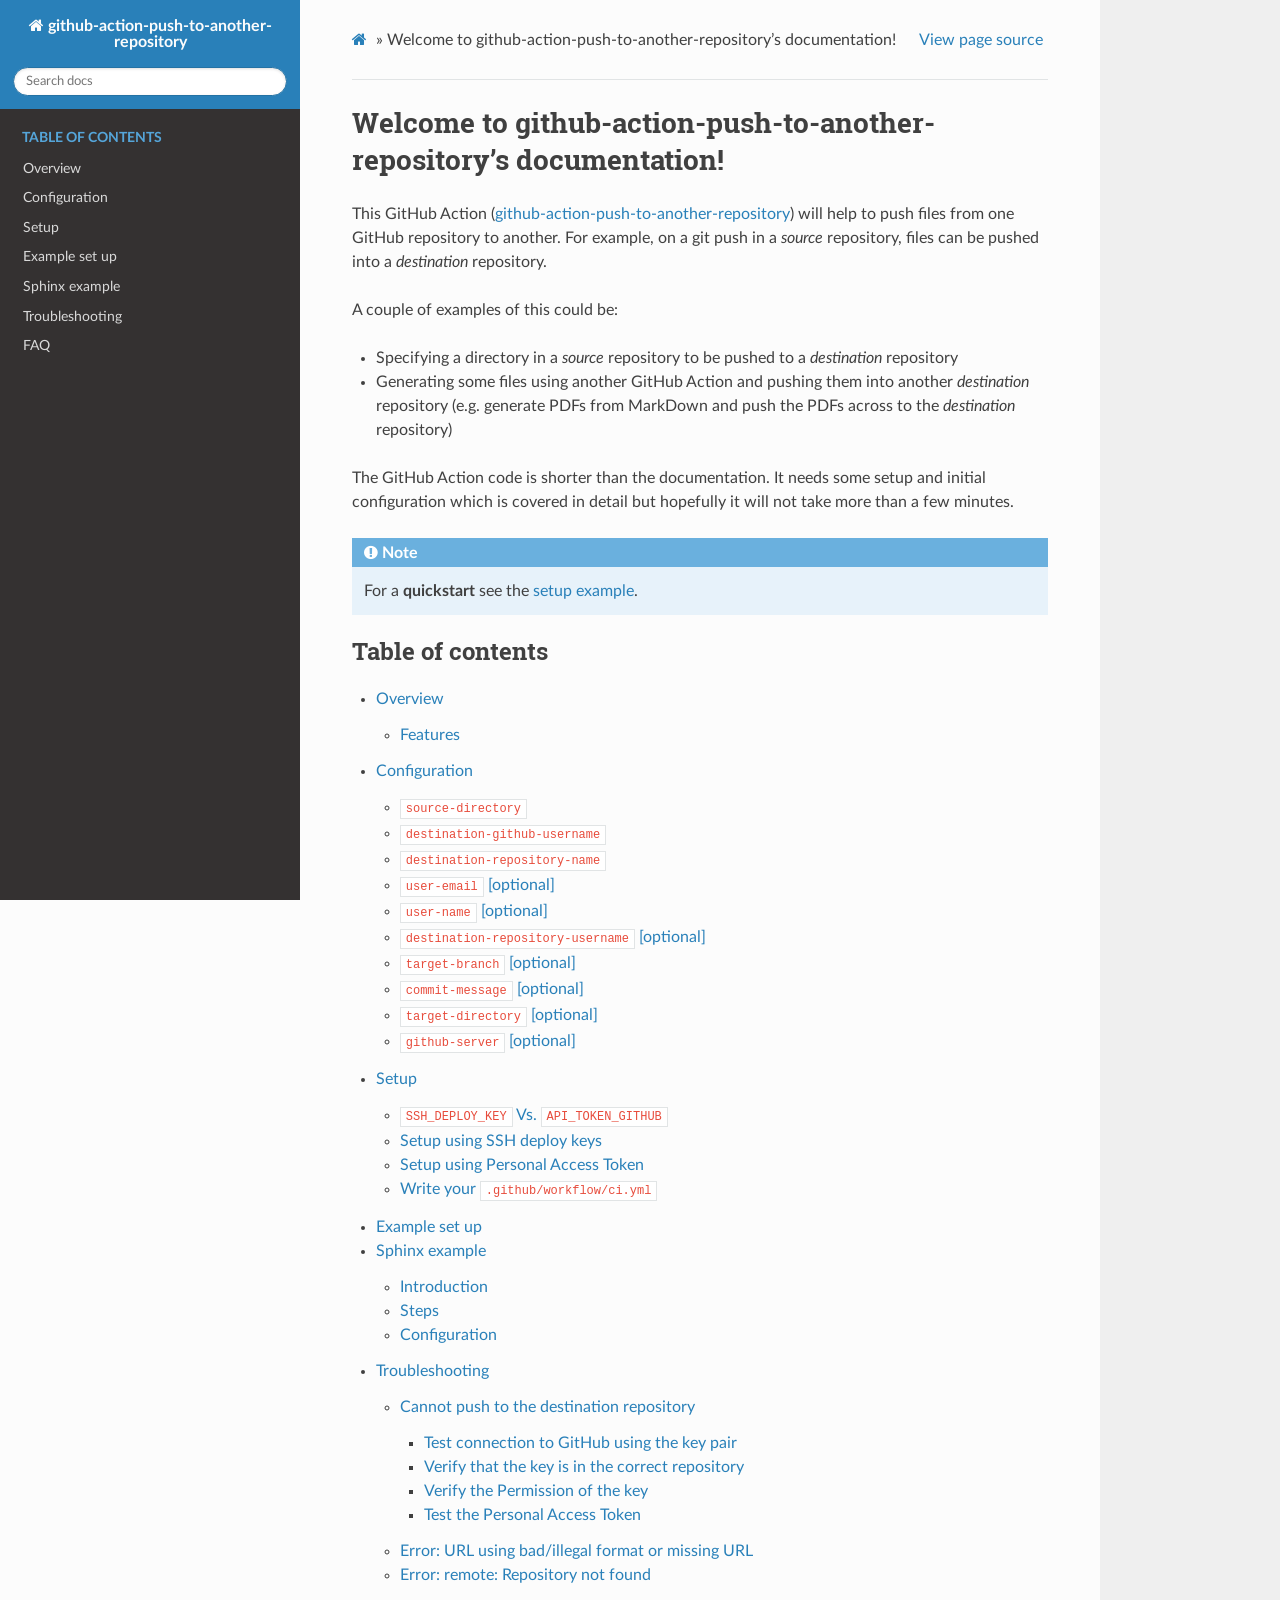
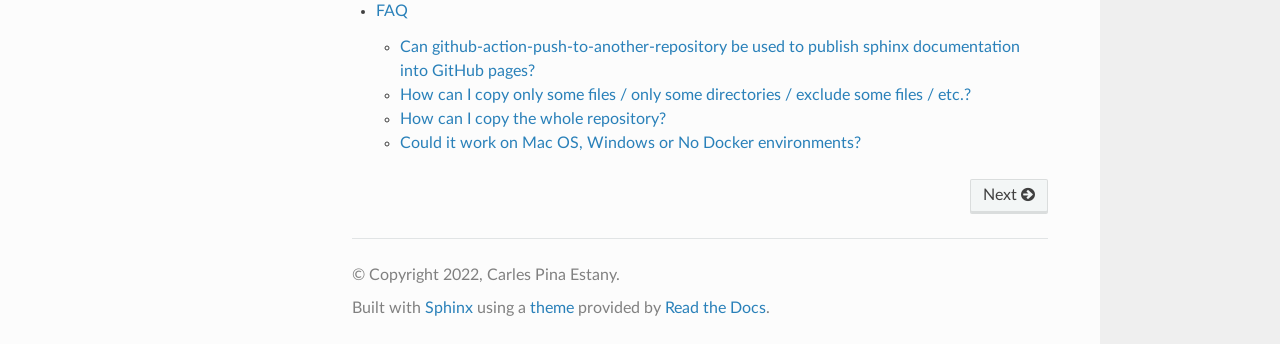
==== commit 136f1ba7: "Update from https://github.com/cpina/push-to-another-repository-docs/commit/0d38f6f0301e74d979795a6b" ====
--- a/docs/index.html
+++ b/docs/index.html
@@ -137,6 +137,7 @@
 <li class="toctree-l2"><a class="reference internal" href="faq.html#can-github-action-push-to-another-repository-be-used-to-publish-sphinx-documentation-into-github-pages">Can github-action-push-to-another-repository be used to publish sphinx documentation into GitHub pages?</a></li>
 <li class="toctree-l2"><a class="reference internal" href="faq.html#how-can-i-copy-only-some-files-only-some-directories-exclude-some-files-etc">How can I copy only some files / only some directories / exclude some files / etc.?</a></li>
 <li class="toctree-l2"><a class="reference internal" href="faq.html#how-can-i-copy-the-whole-repository">How can I copy the whole repository?</a></li>
+<li class="toctree-l2"><a class="reference internal" href="faq.html#could-it-work-on-mac-os-windows-or-no-docker-environments">Could it work on Mac OS, Windows or No Docker environments?</a></li>
 </ul>
 </li>
 </ul>
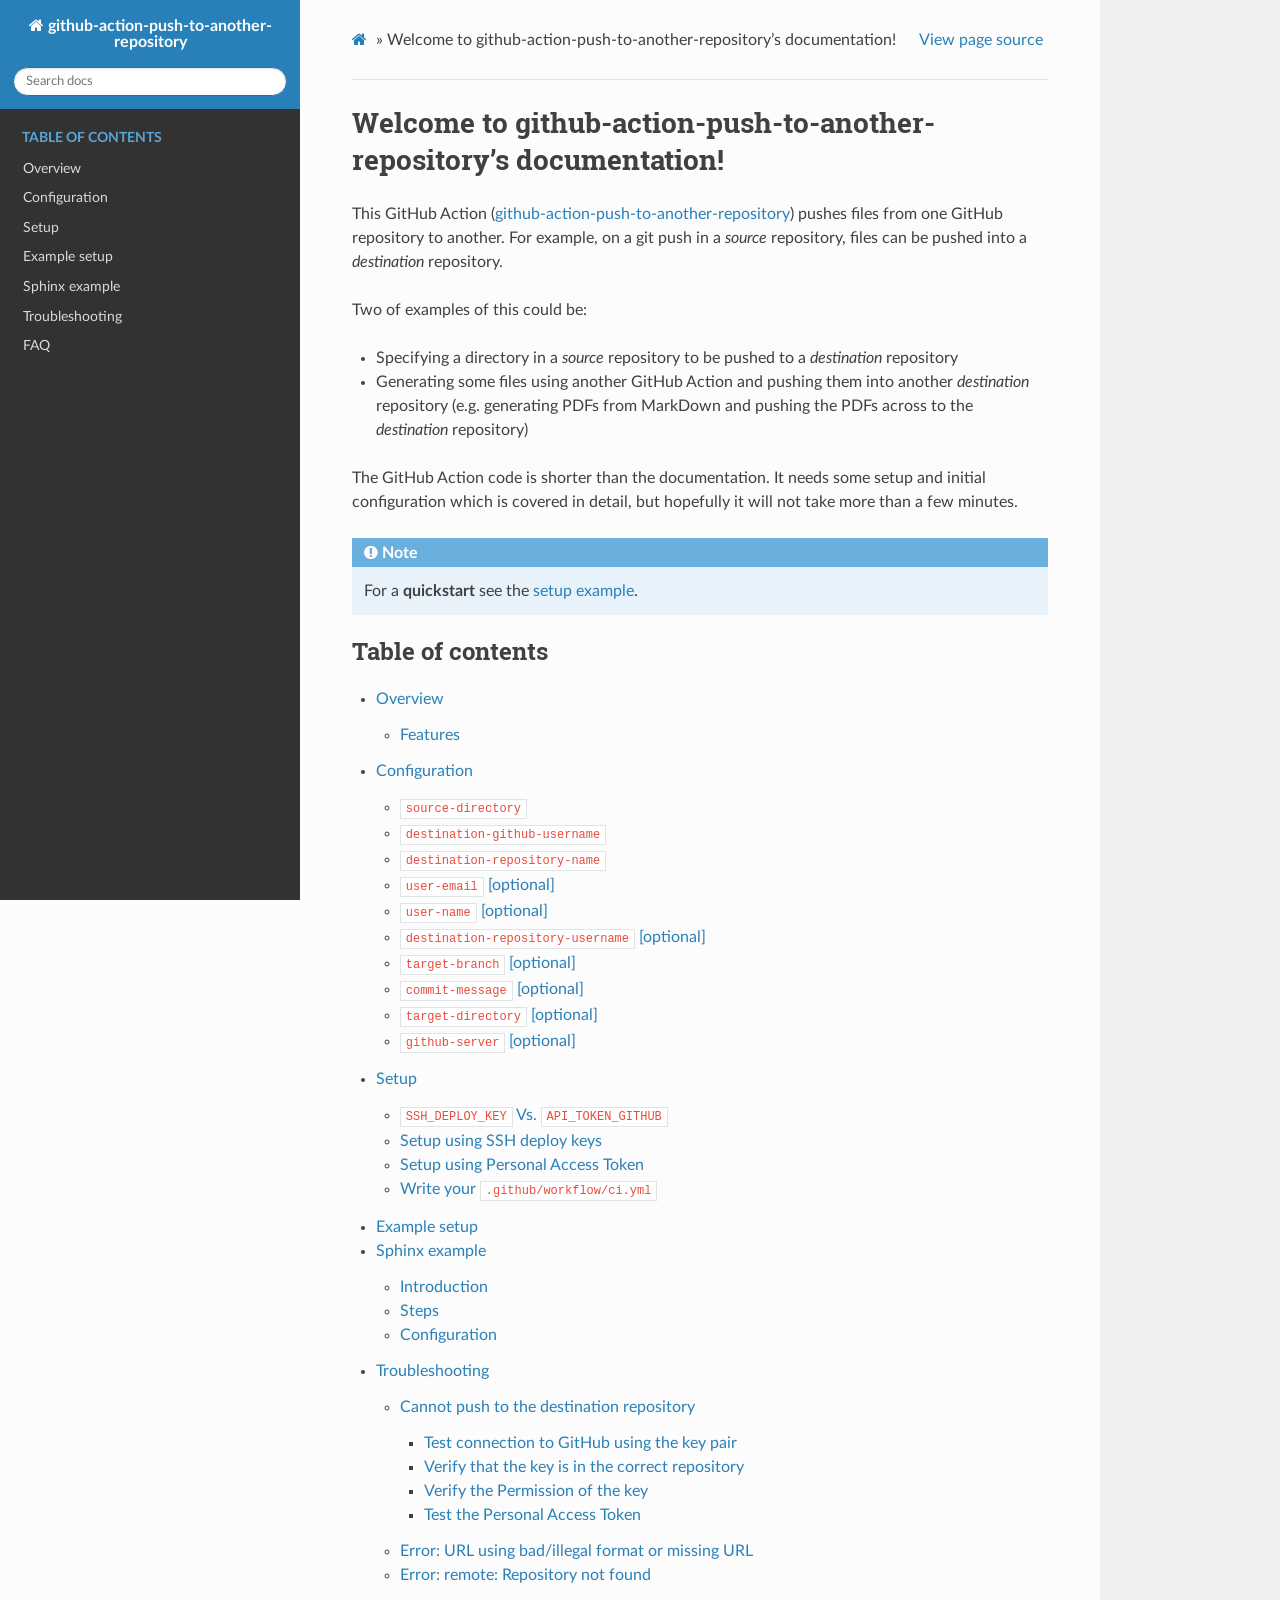
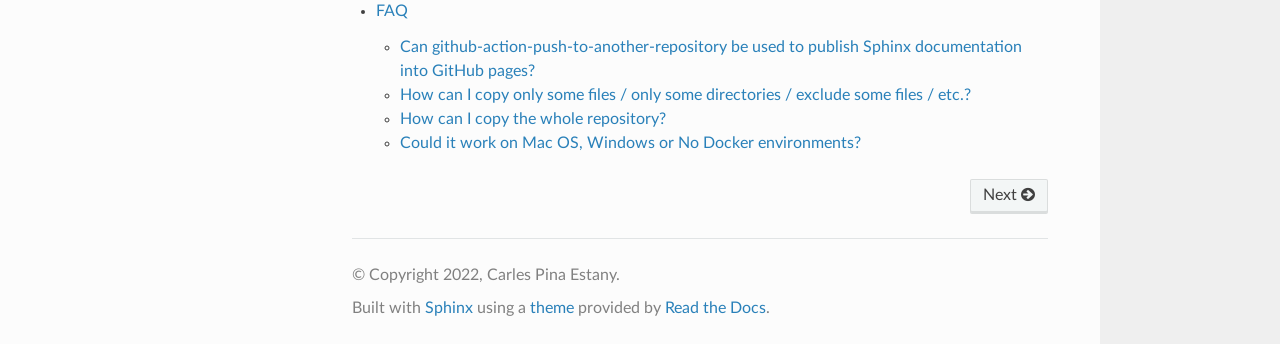
==== commit ceecf856: "Update from https://github.com/cpina/push-to-another-repository-docs/commit/d7f769866f56466bfebb9e82" ====
--- a/docs/index.html
+++ b/docs/index.html
@@ -44,7 +44,7 @@
 <li class="toctree-l1"><a class="reference internal" href="overview.html">Overview</a></li>
 <li class="toctree-l1"><a class="reference internal" href="configuration.html">Configuration</a></li>
 <li class="toctree-l1"><a class="reference internal" href="setup.html">Setup</a></li>
-<li class="toctree-l1"><a class="reference internal" href="generic-example.html">Example set up</a></li>
+<li class="toctree-l1"><a class="reference internal" href="generic-example.html">Example setup</a></li>
 <li class="toctree-l1"><a class="reference internal" href="sphinx-example.html">Sphinx example</a></li>
 <li class="toctree-l1"><a class="reference internal" href="troubleshooting.html">Troubleshooting</a></li>
 <li class="toctree-l1"><a class="reference internal" href="faq.html">FAQ</a></li>
@@ -76,13 +76,13 @@
              
   <section id="welcome-to-github-action-push-to-another-repository-s-documentation">
 <h1>Welcome to github-action-push-to-another-repository’s documentation!<a class="headerlink" href="#welcome-to-github-action-push-to-another-repository-s-documentation" title="Permalink to this heading"></a></h1>
-<p>This GitHub Action (<a class="reference external" href="https://github.com/cpina/push-to-another-repository-deploy-keys-example">github-action-push-to-another-repository</a>) will help to push files from one GitHub repository to another. For example, on a git push in a <cite>source</cite> repository, files can be pushed into a <cite>destination</cite> repository.</p>
-<p>A couple of examples of this could be:</p>
+<p>This GitHub Action (<a class="reference external" href="https://github.com/cpina/push-to-another-repository-deploy-keys-example">github-action-push-to-another-repository</a>) pushes files from one GitHub repository to another. For example, on a git push in a <cite>source</cite> repository, files can be pushed into a <cite>destination</cite> repository.</p>
+<p>Two of examples of this could be:</p>
 <ul class="simple">
 <li><p>Specifying a directory in a <cite>source</cite> repository to be pushed to a <cite>destination</cite> repository</p></li>
-<li><p>Generating some files using another GitHub Action and pushing them into another <cite>destination</cite> repository (e.g. generate PDFs from MarkDown and push the PDFs across to the <cite>destination</cite> repository)</p></li>
+<li><p>Generating some files using another GitHub Action and pushing them into another <cite>destination</cite> repository (e.g. generating PDFs from MarkDown and pushing the PDFs across to the <cite>destination</cite> repository)</p></li>
 </ul>
-<p>The GitHub Action code is shorter than the documentation. It needs some setup and initial configuration which is covered in detail but hopefully it will not take more than a few minutes.</p>
+<p>The GitHub Action code is shorter than the documentation. It needs some setup and initial configuration which is covered in detail, but hopefully it will not take more than a few minutes.</p>
 <div class="admonition note">
 <p class="admonition-title">Note</p>
 <p>For a <strong>quickstart</strong> see the <a class="reference internal" href="generic-example.html#generic-example"><span class="std std-ref">setup example</span></a>.</p>
@@ -114,7 +114,7 @@
 <li class="toctree-l2"><a class="reference internal" href="setup.html#write-your-github-workflow-ci-yml">Write your <code class="docutils literal notranslate"><span class="pre">.github/workflow/ci.yml</span></code></a></li>
 </ul>
 </li>
-<li class="toctree-l1"><a class="reference internal" href="generic-example.html">Example set up</a></li>
+<li class="toctree-l1"><a class="reference internal" href="generic-example.html">Example setup</a></li>
 <li class="toctree-l1"><a class="reference internal" href="sphinx-example.html">Sphinx example</a><ul>
 <li class="toctree-l2"><a class="reference internal" href="sphinx-example.html#introduction">Introduction</a></li>
 <li class="toctree-l2"><a class="reference internal" href="sphinx-example.html#steps">Steps</a></li>
@@ -134,7 +134,7 @@
 </ul>
 </li>
 <li class="toctree-l1"><a class="reference internal" href="faq.html">FAQ</a><ul>
-<li class="toctree-l2"><a class="reference internal" href="faq.html#can-github-action-push-to-another-repository-be-used-to-publish-sphinx-documentation-into-github-pages">Can github-action-push-to-another-repository be used to publish sphinx documentation into GitHub pages?</a></li>
+<li class="toctree-l2"><a class="reference internal" href="faq.html#can-github-action-push-to-another-repository-be-used-to-publish-sphinx-documentation-into-github-pages">Can github-action-push-to-another-repository be used to publish Sphinx documentation into GitHub pages?</a></li>
 <li class="toctree-l2"><a class="reference internal" href="faq.html#how-can-i-copy-only-some-files-only-some-directories-exclude-some-files-etc">How can I copy only some files / only some directories / exclude some files / etc.?</a></li>
 <li class="toctree-l2"><a class="reference internal" href="faq.html#how-can-i-copy-the-whole-repository">How can I copy the whole repository?</a></li>
 <li class="toctree-l2"><a class="reference internal" href="faq.html#could-it-work-on-mac-os-windows-or-no-docker-environments">Could it work on Mac OS, Windows or No Docker environments?</a></li>
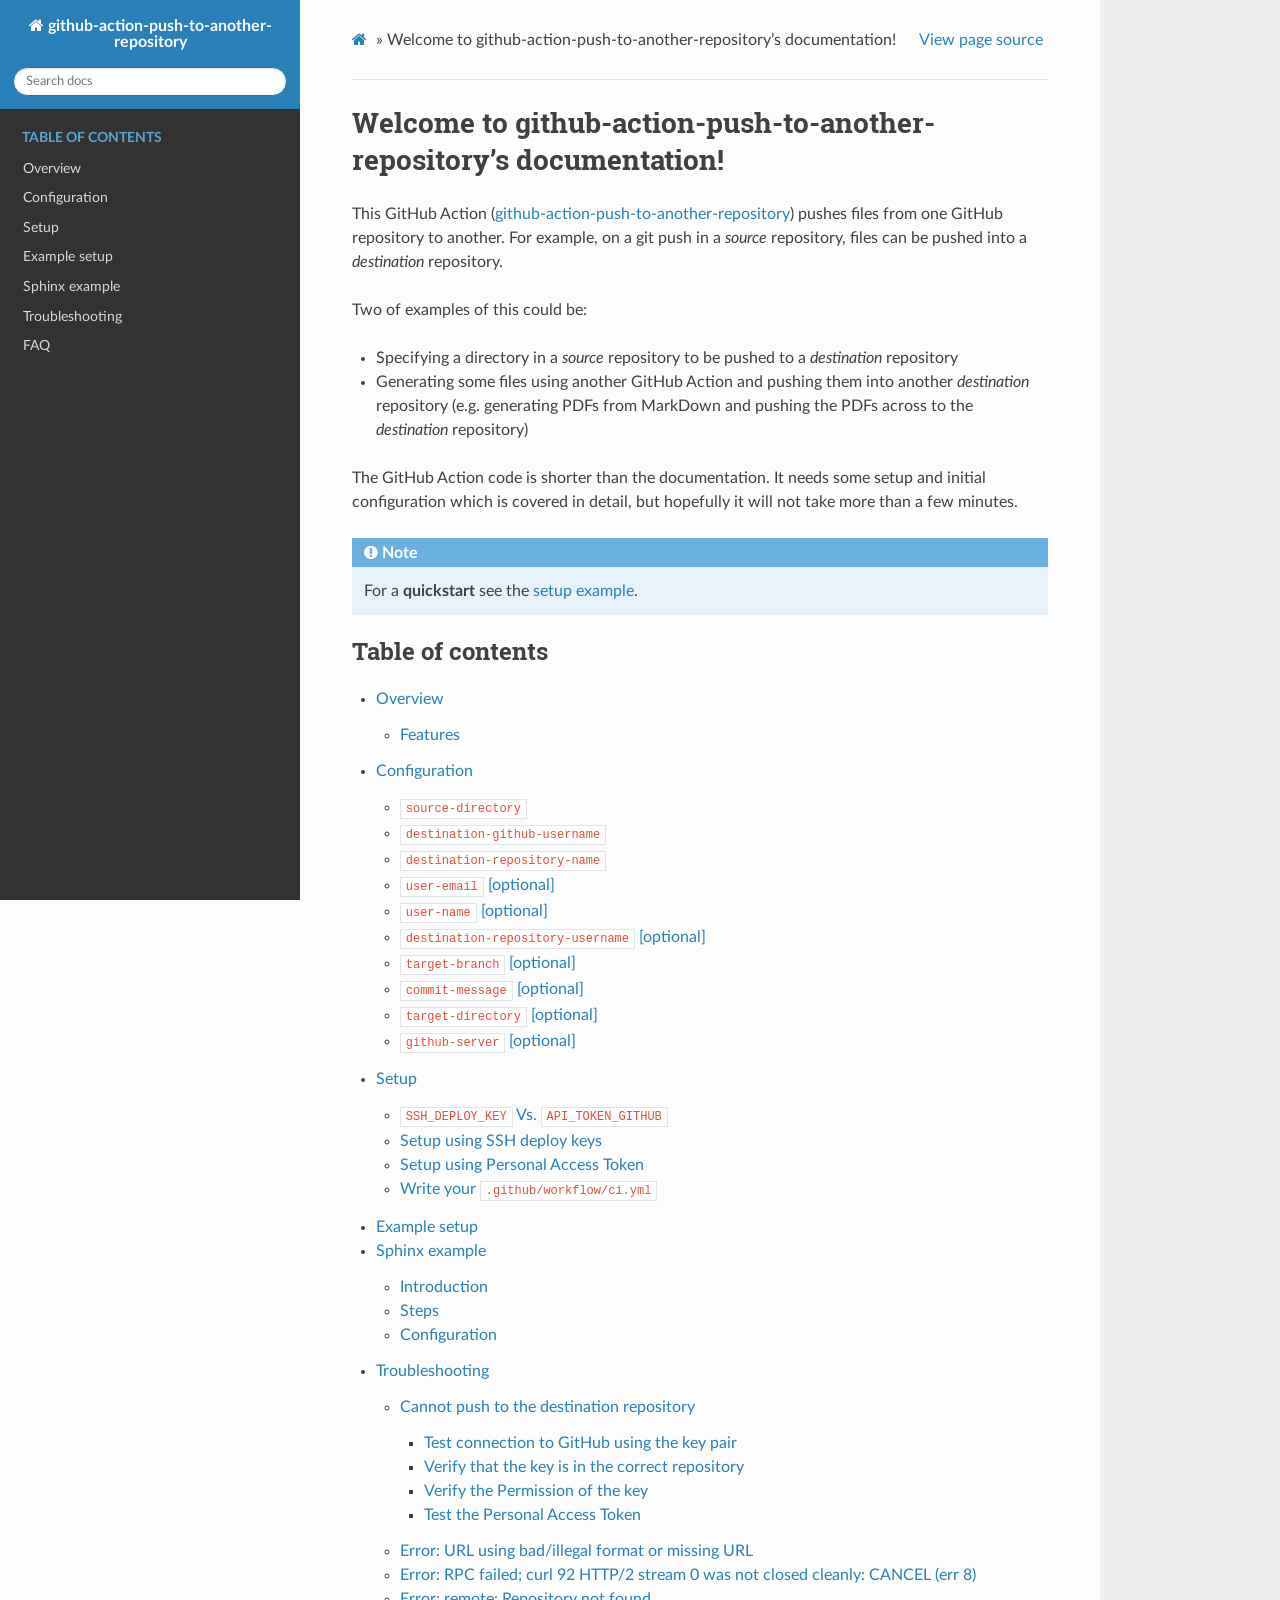
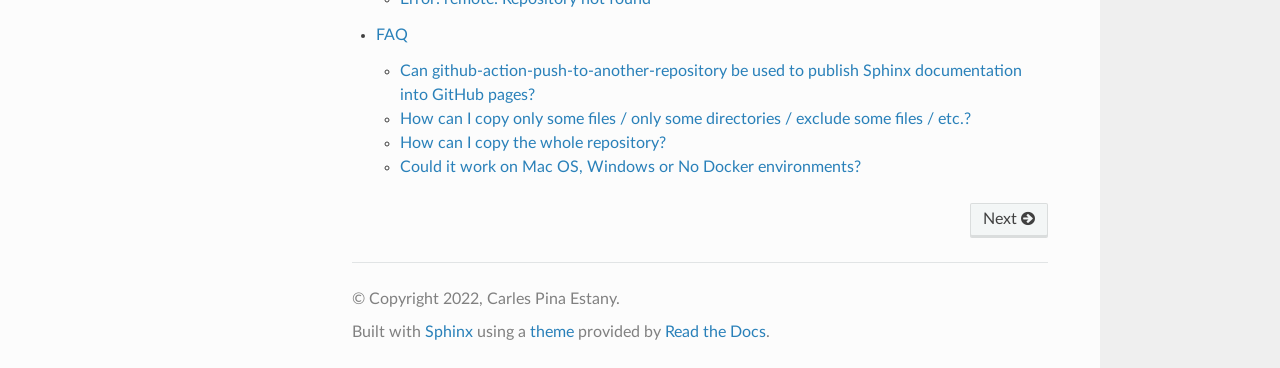
==== commit 0519330a: "Update from https://github.com/cpina/push-to-another-repository-docs/commit/b5c81ed06096cf274f27d0f7" ====
--- a/docs/index.html
+++ b/docs/index.html
@@ -130,6 +130,7 @@
 </ul>
 </li>
 <li class="toctree-l2"><a class="reference internal" href="troubleshooting.html#error-url-using-bad-illegal-format-or-missing-url">Error: URL using bad/illegal format or missing URL</a></li>
+<li class="toctree-l2"><a class="reference internal" href="troubleshooting.html#error-rpc-failed-curl-92-http-2-stream-0-was-not-closed-cleanly-cancel-err-8">Error: RPC failed; curl 92 HTTP/2 stream 0 was not closed cleanly: CANCEL (err 8)</a></li>
 <li class="toctree-l2"><a class="reference internal" href="troubleshooting.html#error-remote-repository-not-found">Error: remote: Repository not found</a></li>
 </ul>
 </li>
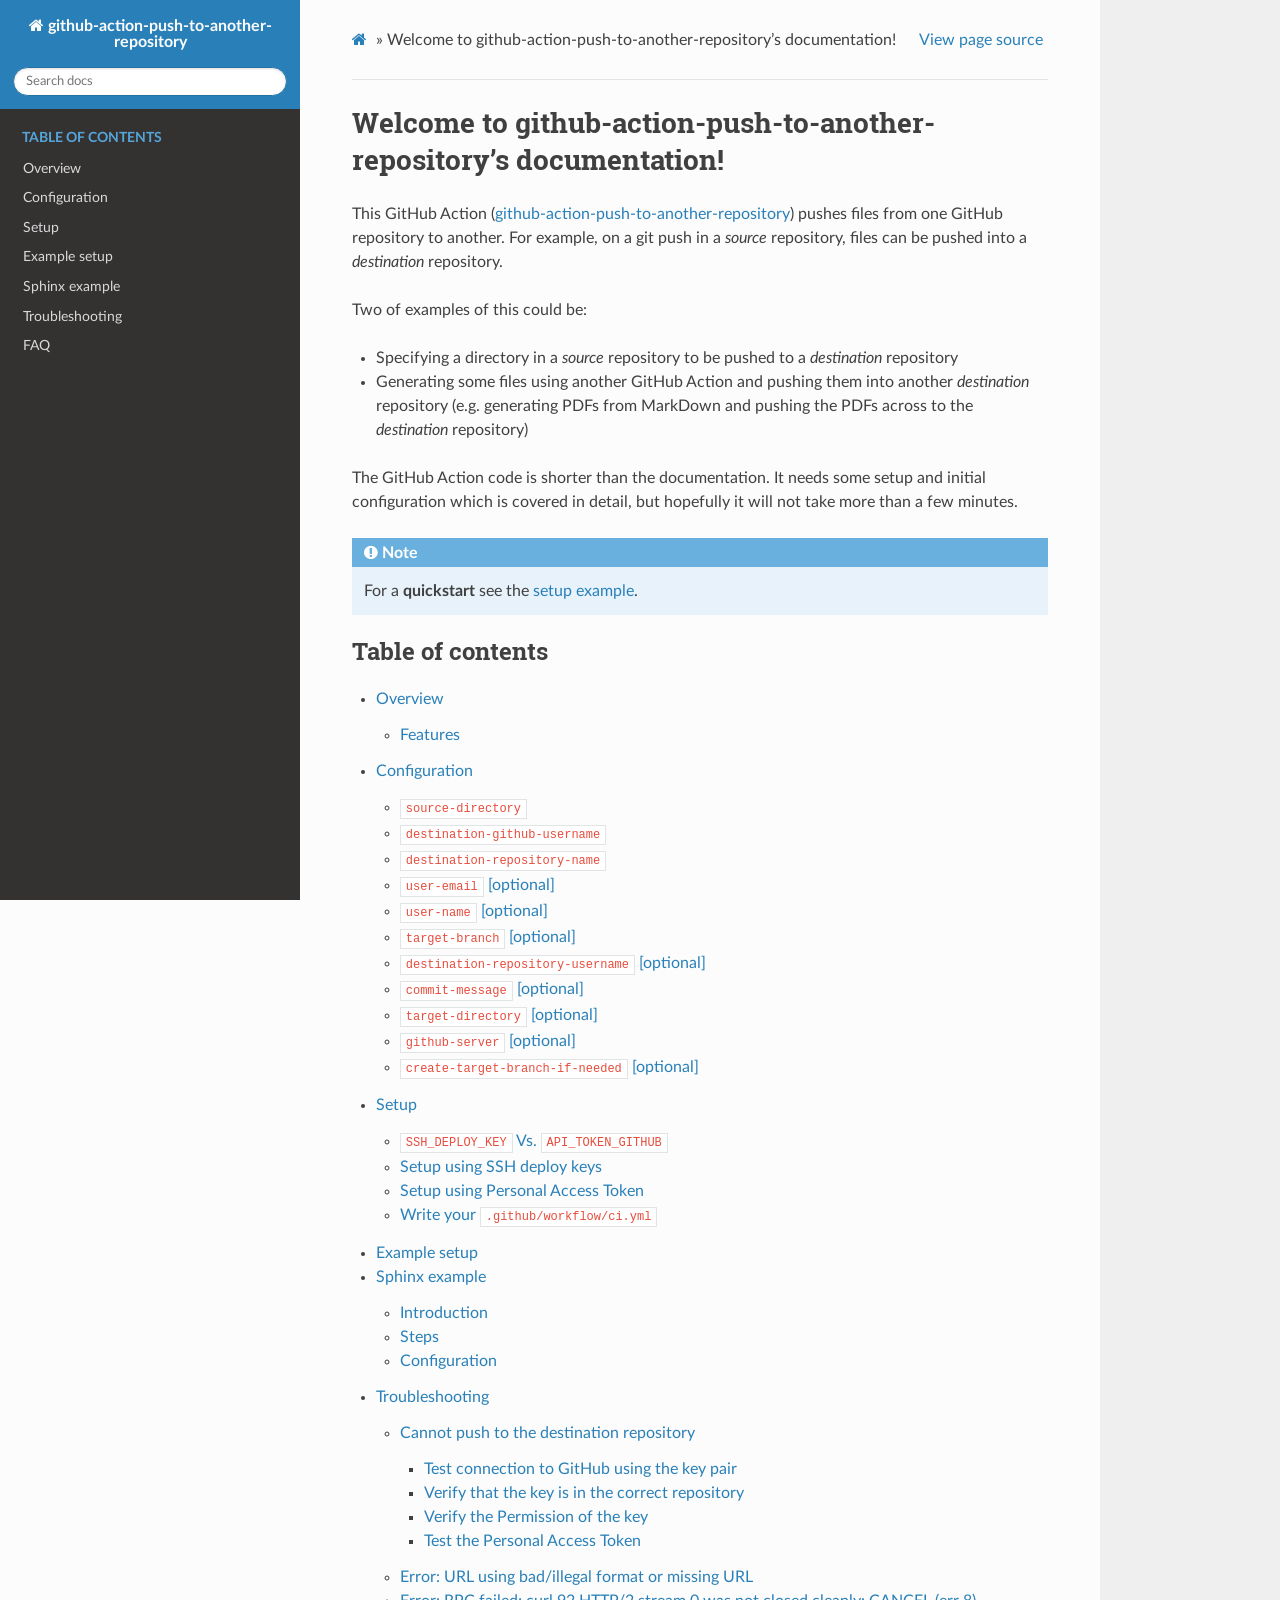
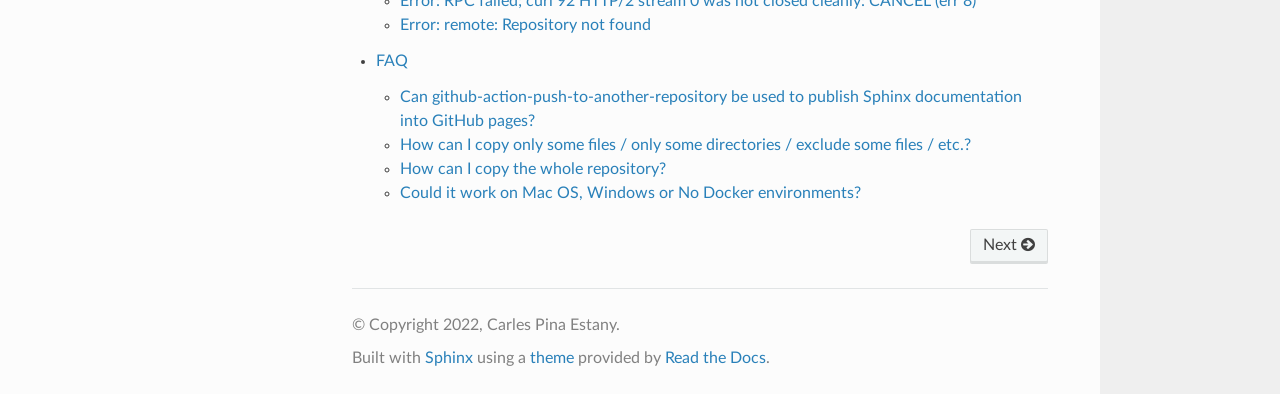
==== commit b923a68e: "Update from https://github.com/cpina/push-to-another-repository-docs/commit/8a10eb165944f2c7dd250323" ====
--- a/docs/index.html
+++ b/docs/index.html
@@ -100,11 +100,12 @@
 <li class="toctree-l2"><a class="reference internal" href="configuration.html#destination-repository-name"><code class="docutils literal notranslate"><span class="pre">destination-repository-name</span></code></a></li>
 <li class="toctree-l2"><a class="reference internal" href="configuration.html#user-email-optional"><code class="docutils literal notranslate"><span class="pre">user-email</span></code> [optional]</a></li>
 <li class="toctree-l2"><a class="reference internal" href="configuration.html#user-name-optional"><code class="docutils literal notranslate"><span class="pre">user-name</span></code> [optional]</a></li>
+<li class="toctree-l2"><a class="reference internal" href="configuration.html#target-branch-optional"><code class="docutils literal notranslate"><span class="pre">target-branch</span></code> [optional]</a></li>
 <li class="toctree-l2"><a class="reference internal" href="configuration.html#destination-repository-username-optional"><code class="docutils literal notranslate"><span class="pre">destination-repository-username</span></code> [optional]</a></li>
-<li class="toctree-l2"><a class="reference internal" href="configuration.html#target-branch-optional"><code class="docutils literal notranslate"><span class="pre">target-branch</span></code> [optional]</a></li>
 <li class="toctree-l2"><a class="reference internal" href="configuration.html#commit-message-optional"><code class="docutils literal notranslate"><span class="pre">commit-message</span></code> [optional]</a></li>
 <li class="toctree-l2"><a class="reference internal" href="configuration.html#target-directory-optional"><code class="docutils literal notranslate"><span class="pre">target-directory</span></code> [optional]</a></li>
 <li class="toctree-l2"><a class="reference internal" href="configuration.html#github-server-optional"><code class="docutils literal notranslate"><span class="pre">github-server</span></code> [optional]</a></li>
+<li class="toctree-l2"><a class="reference internal" href="configuration.html#create-target-branch-if-needed-optional"><code class="docutils literal notranslate"><span class="pre">create-target-branch-if-needed</span></code> [optional]</a></li>
 </ul>
 </li>
 <li class="toctree-l1"><a class="reference internal" href="setup.html">Setup</a><ul>
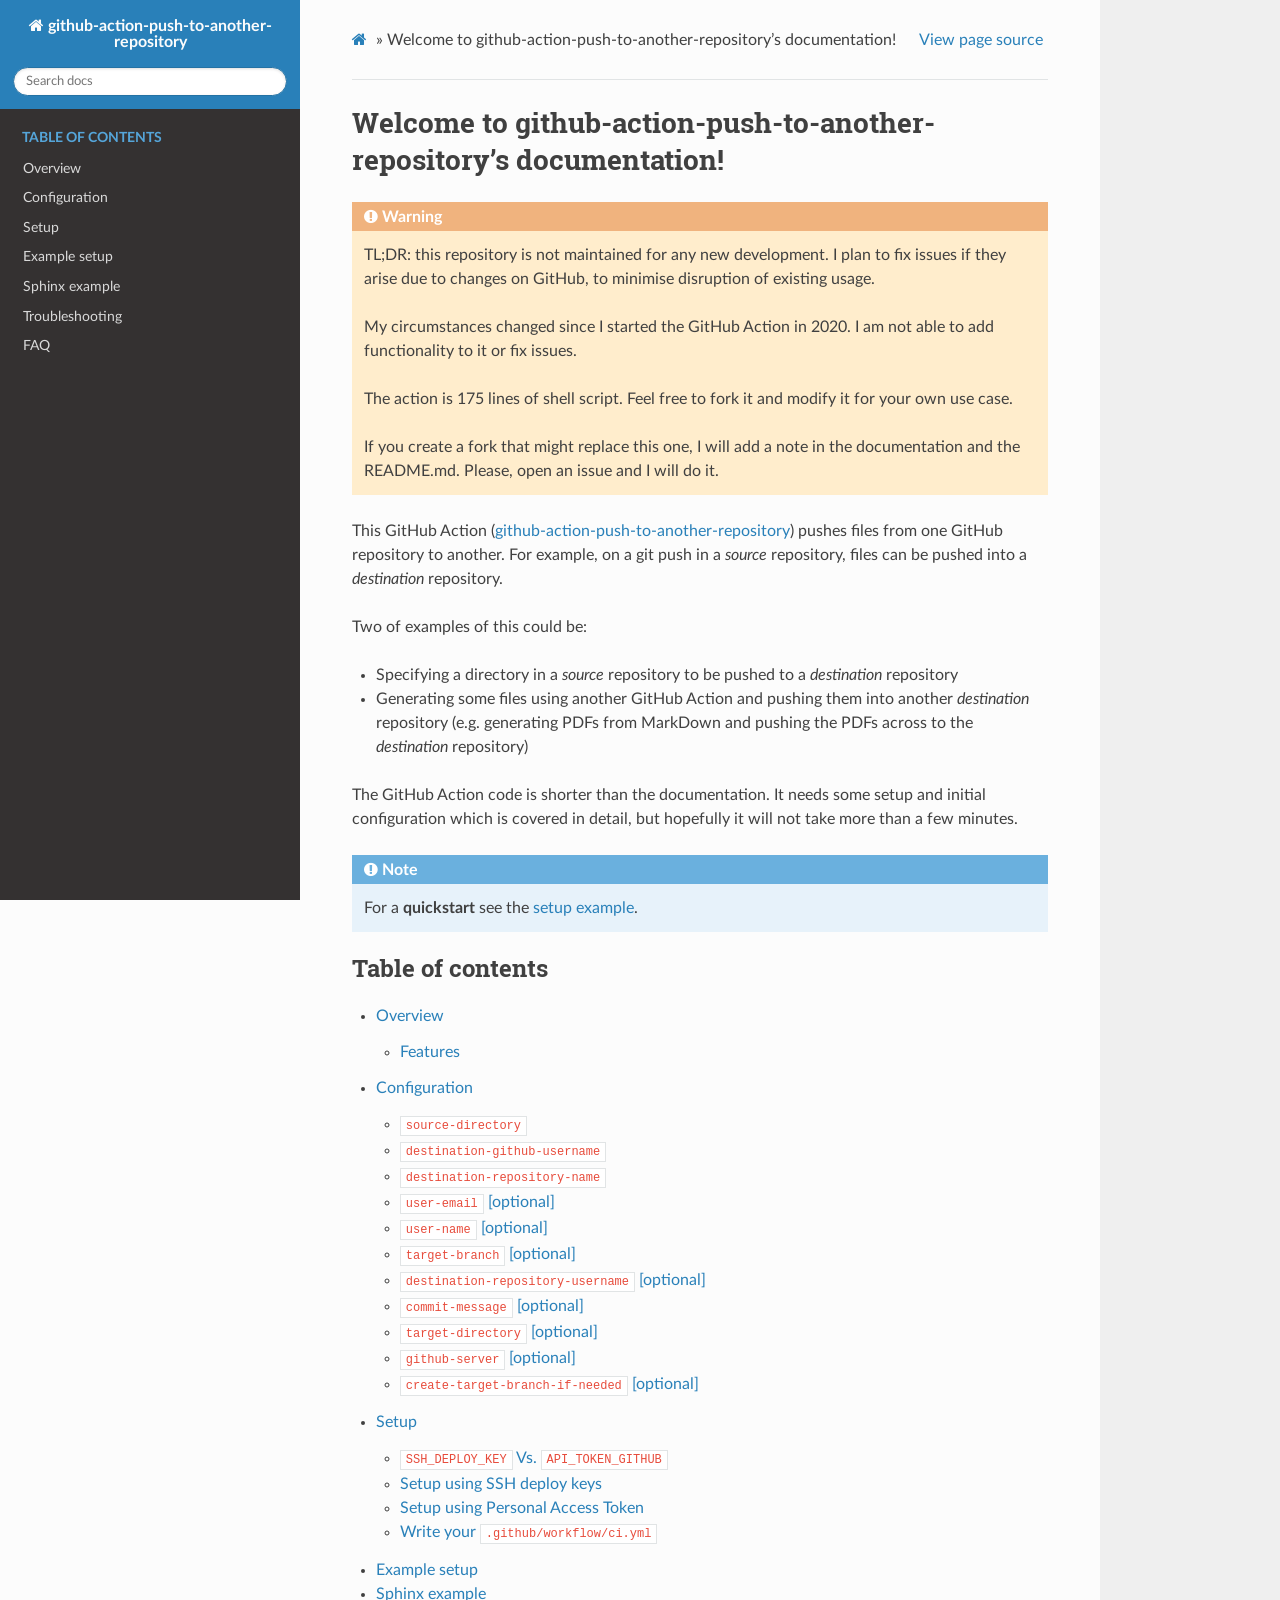
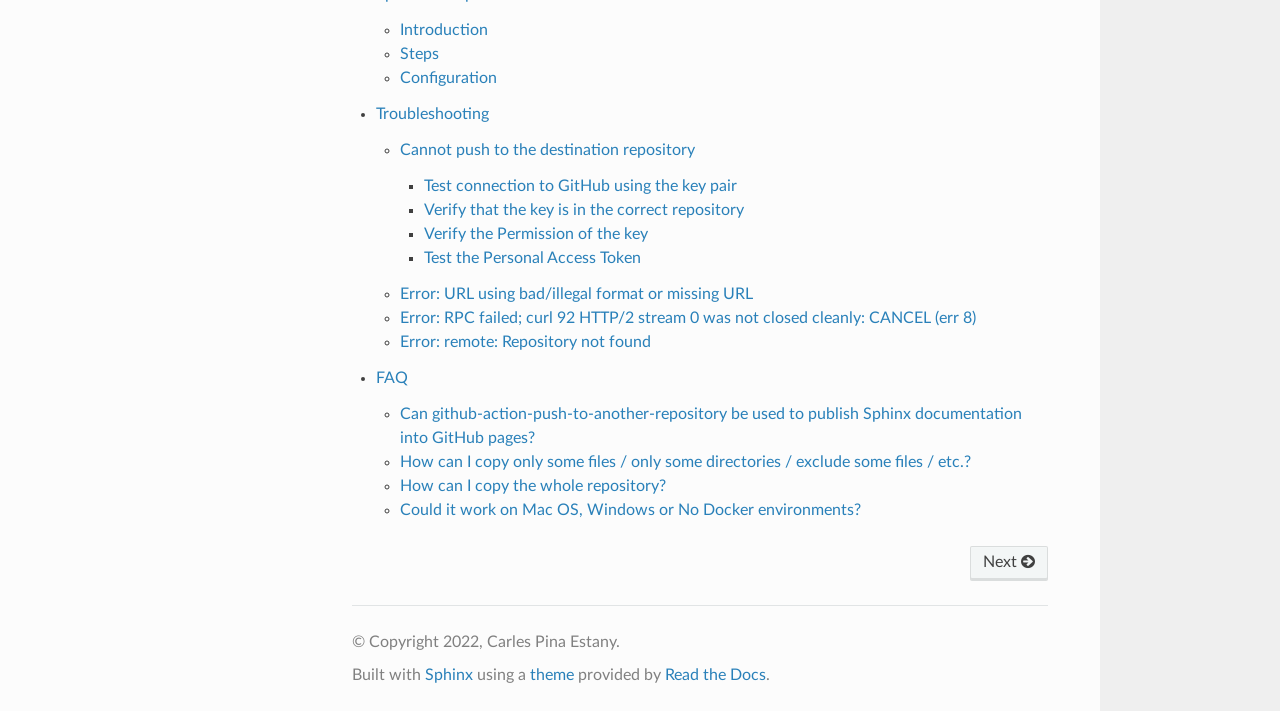
==== commit 5ff725de: "Update from https://github.com/cpina/push-to-another-repository-docs/commit/16998fdc1399ae41373f659e" ====
--- a/docs/index.html
+++ b/docs/index.html
@@ -76,6 +76,18 @@
              
   <section id="welcome-to-github-action-push-to-another-repository-s-documentation">
 <h1>Welcome to github-action-push-to-another-repository’s documentation!<a class="headerlink" href="#welcome-to-github-action-push-to-another-repository-s-documentation" title="Permalink to this heading"></a></h1>
+<div class="admonition warning">
+<p class="admonition-title">Warning</p>
+<p>TL;DR: this repository is not maintained for any new development. I plan to
+fix issues if they arise due to changes on GitHub, to minimise disruption of
+existing usage.</p>
+<p>My circumstances changed since I started the GitHub Action in 2020. I am not
+able to add functionality to it or fix issues.</p>
+<p>The action is 175 lines of shell script. Feel free to fork it and modify it
+for your own use case.</p>
+<p>If you create a fork that might replace this one, I will add a note in the
+documentation and the README.md. Please, open an issue and I will do it.</p>
+</div>
 <p>This GitHub Action (<a class="reference external" href="https://github.com/cpina/push-to-another-repository-deploy-keys-example">github-action-push-to-another-repository</a>) pushes files from one GitHub repository to another. For example, on a git push in a <cite>source</cite> repository, files can be pushed into a <cite>destination</cite> repository.</p>
 <p>Two of examples of this could be:</p>
 <ul class="simple">
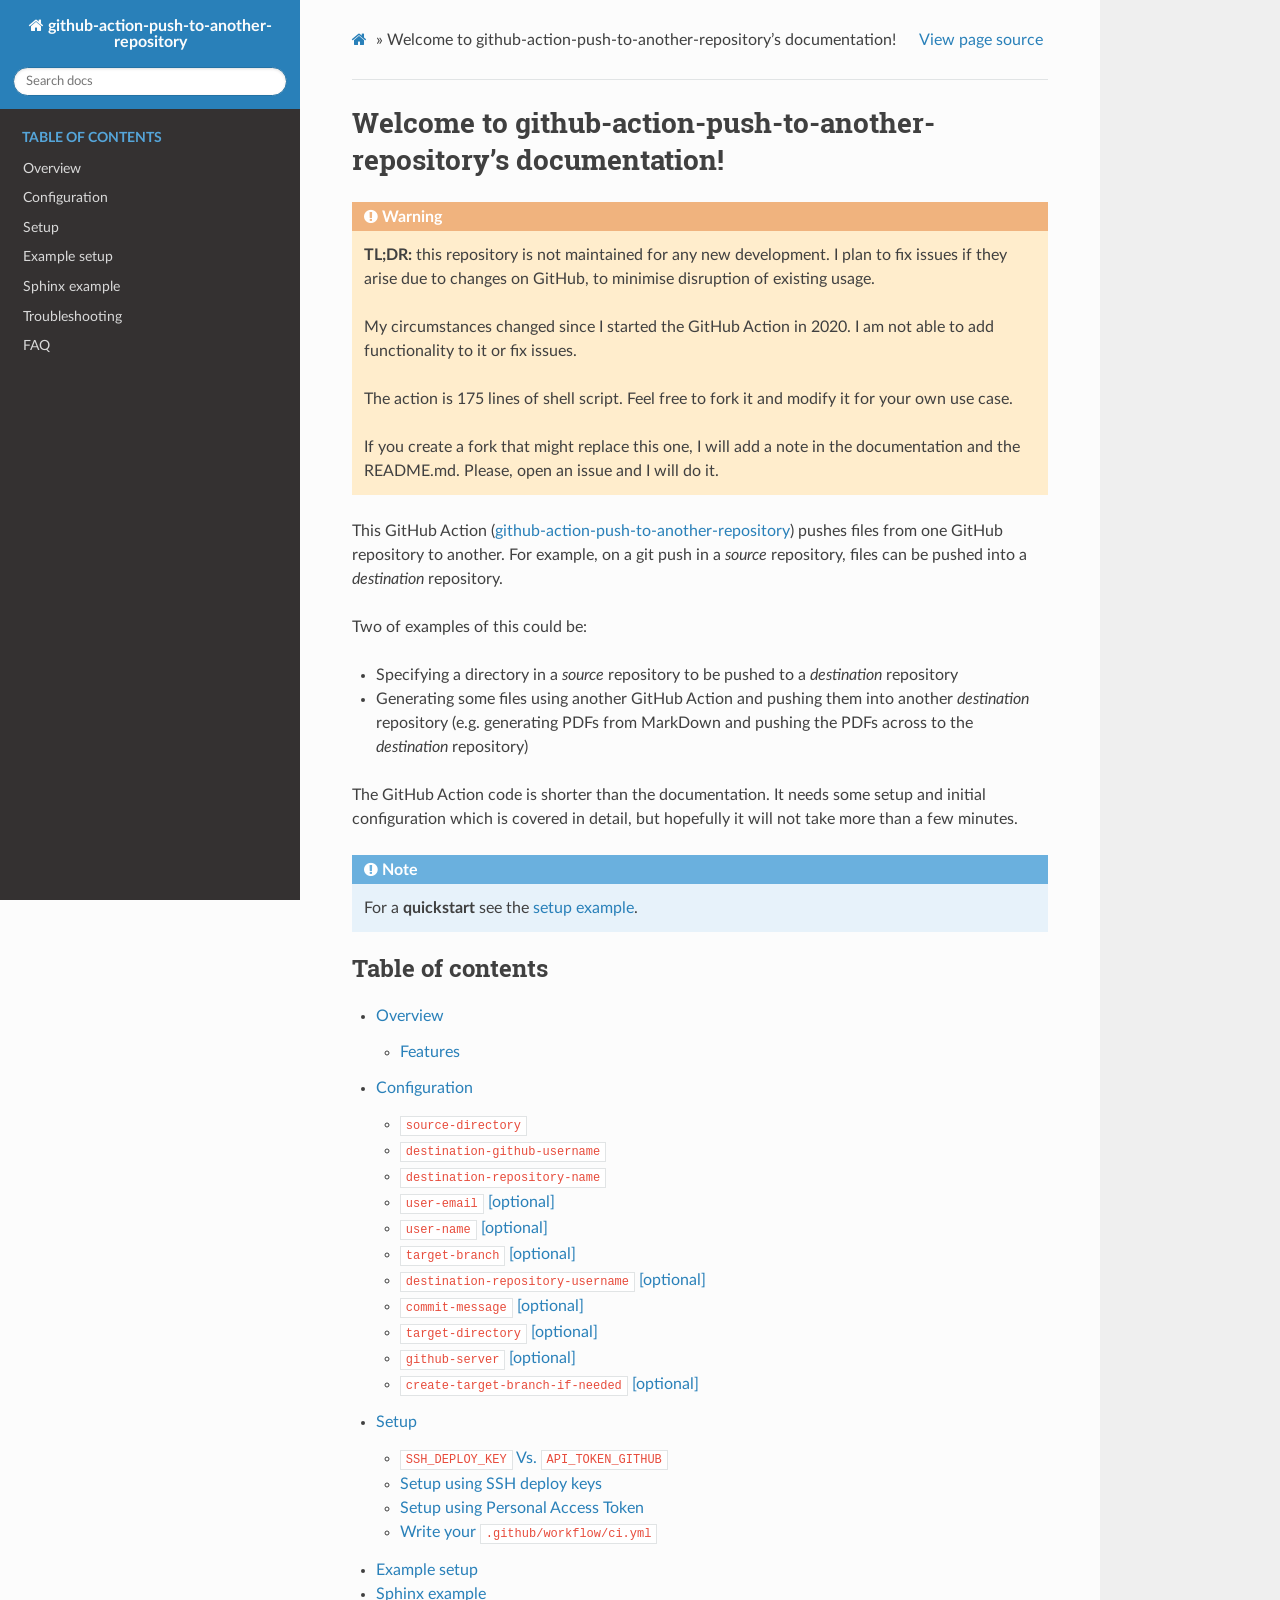
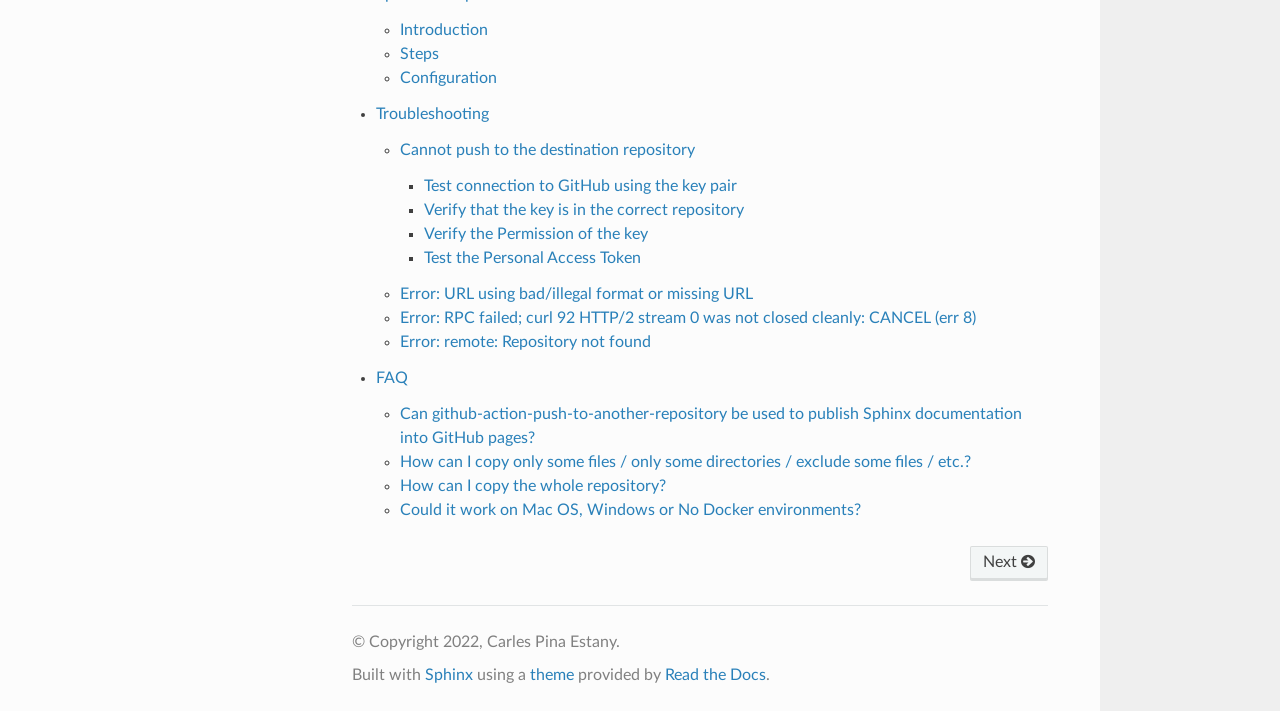
==== commit efb79938: "Update from https://github.com/cpina/push-to-another-repository-docs/commit/bdb0adf2b7004c0530a20e03" ====
--- a/docs/index.html
+++ b/docs/index.html
@@ -78,7 +78,7 @@
 <h1>Welcome to github-action-push-to-another-repository’s documentation!<a class="headerlink" href="#welcome-to-github-action-push-to-another-repository-s-documentation" title="Permalink to this heading"></a></h1>
 <div class="admonition warning">
 <p class="admonition-title">Warning</p>
-<p>TL;DR: this repository is not maintained for any new development. I plan to
+<p><strong>TL;DR:</strong> this repository is not maintained for any new development. I plan to
 fix issues if they arise due to changes on GitHub, to minimise disruption of
 existing usage.</p>
 <p>My circumstances changed since I started the GitHub Action in 2020. I am not
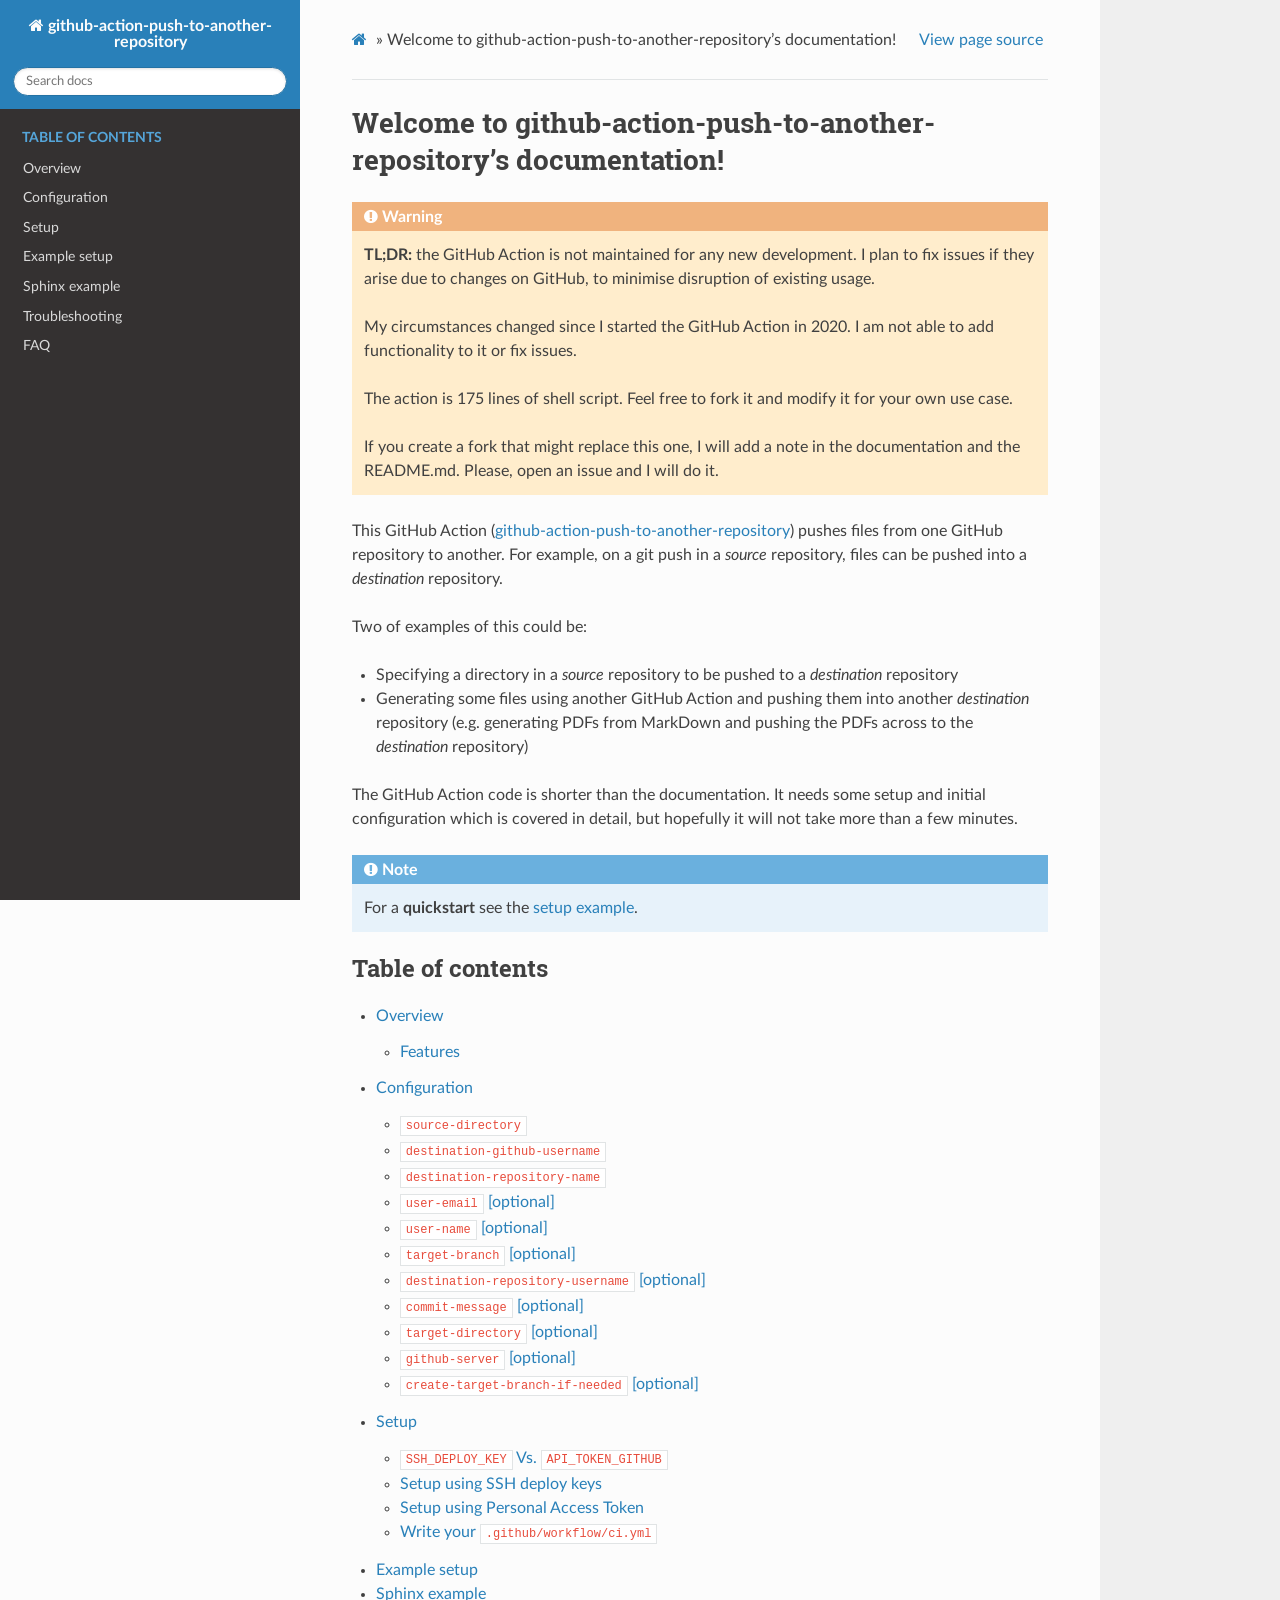
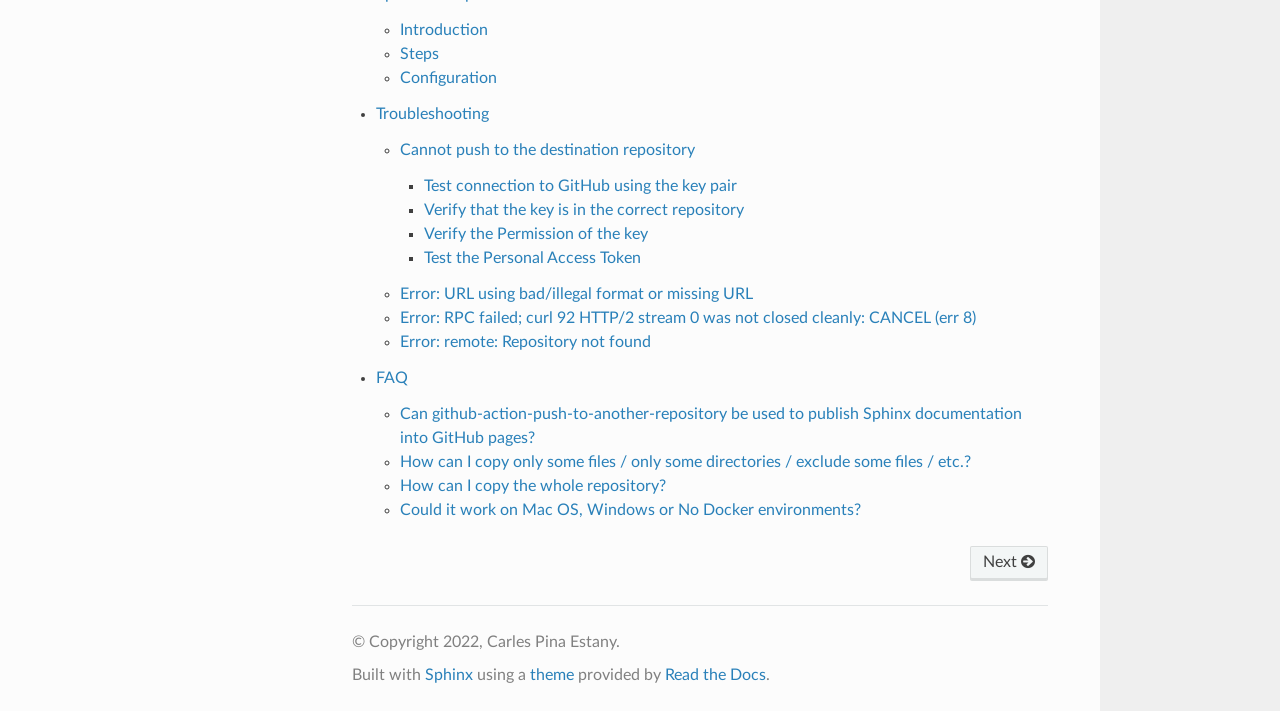
==== commit 51f88388: "Update from https://github.com/cpina/push-to-another-repository-docs/commit/91e9488102ae1ea8c9dcc8a9" ====
--- a/docs/index.html
+++ b/docs/index.html
@@ -78,7 +78,7 @@
 <h1>Welcome to github-action-push-to-another-repository’s documentation!<a class="headerlink" href="#welcome-to-github-action-push-to-another-repository-s-documentation" title="Permalink to this heading"></a></h1>
 <div class="admonition warning">
 <p class="admonition-title">Warning</p>
-<p><strong>TL;DR:</strong> this repository is not maintained for any new development. I plan to
+<p><strong>TL;DR:</strong> the GitHub Action is not maintained for any new development. I plan to
 fix issues if they arise due to changes on GitHub, to minimise disruption of
 existing usage.</p>
 <p>My circumstances changed since I started the GitHub Action in 2020. I am not
